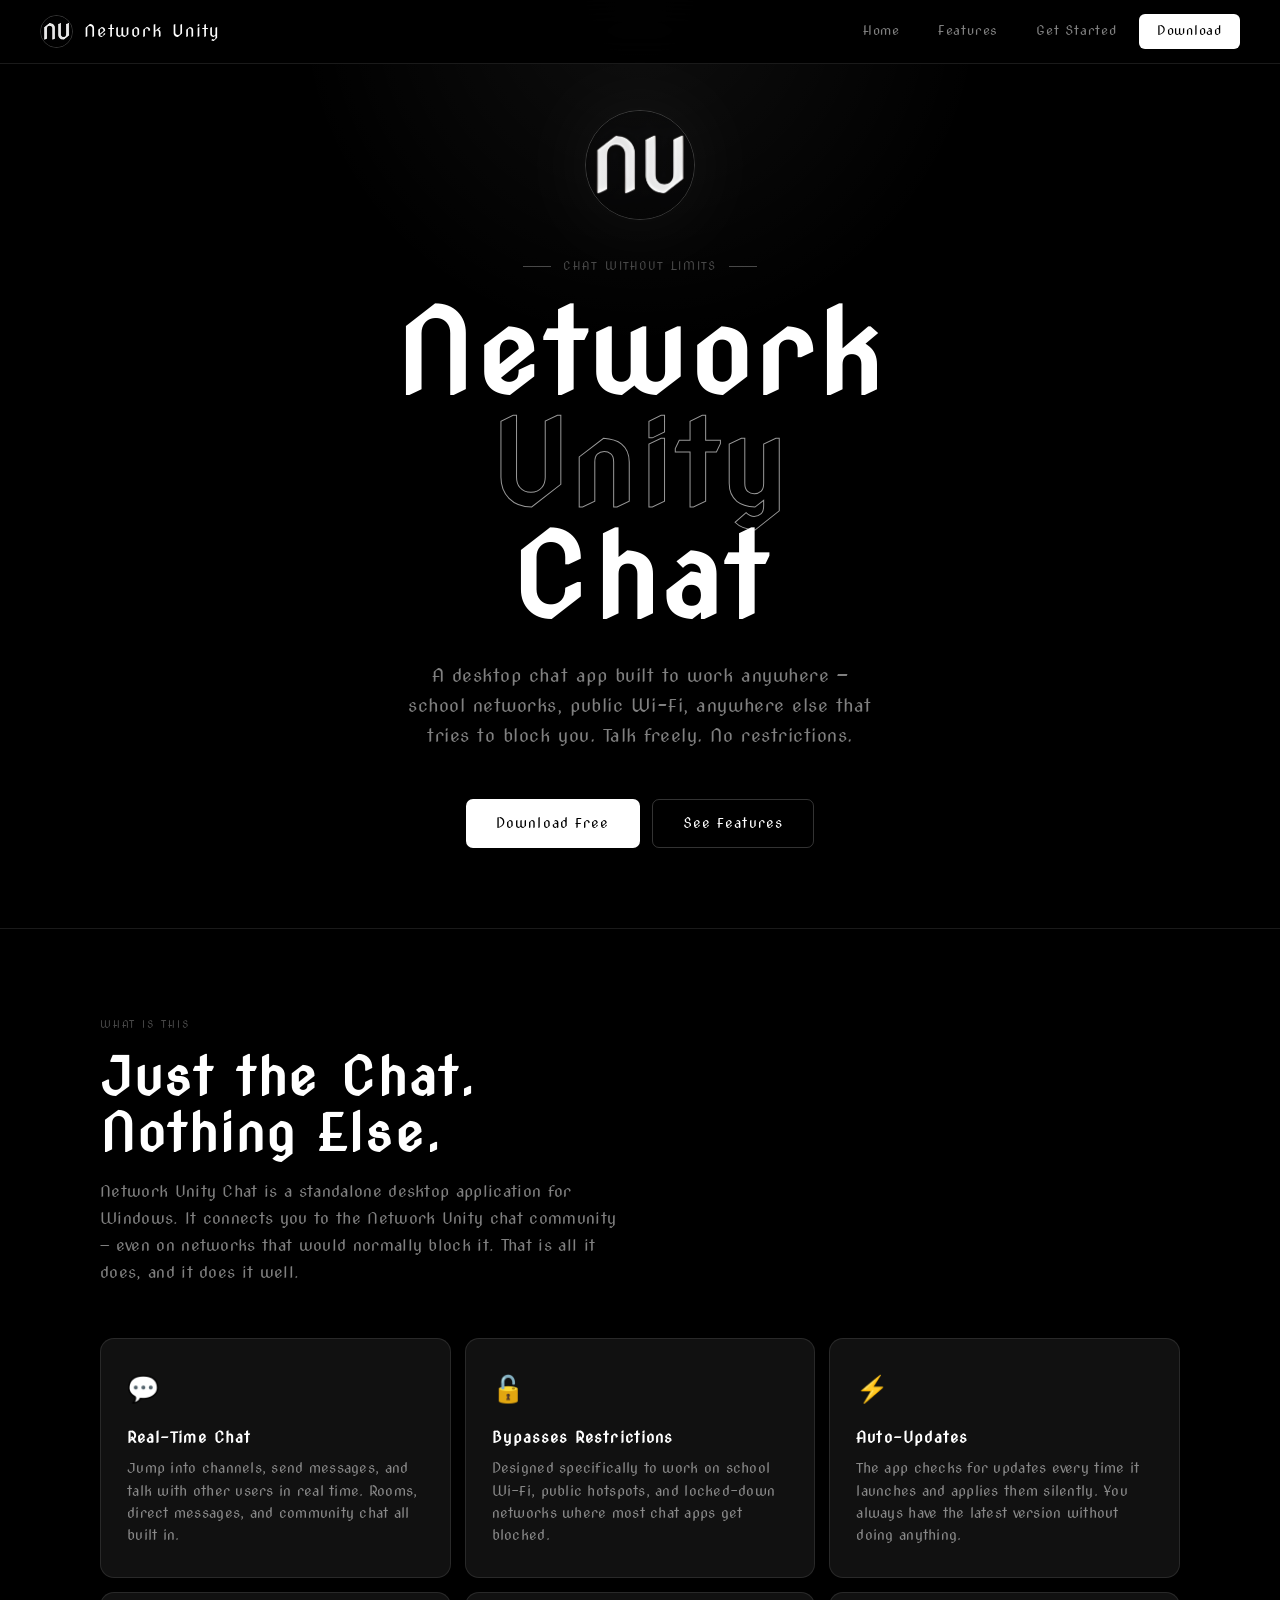
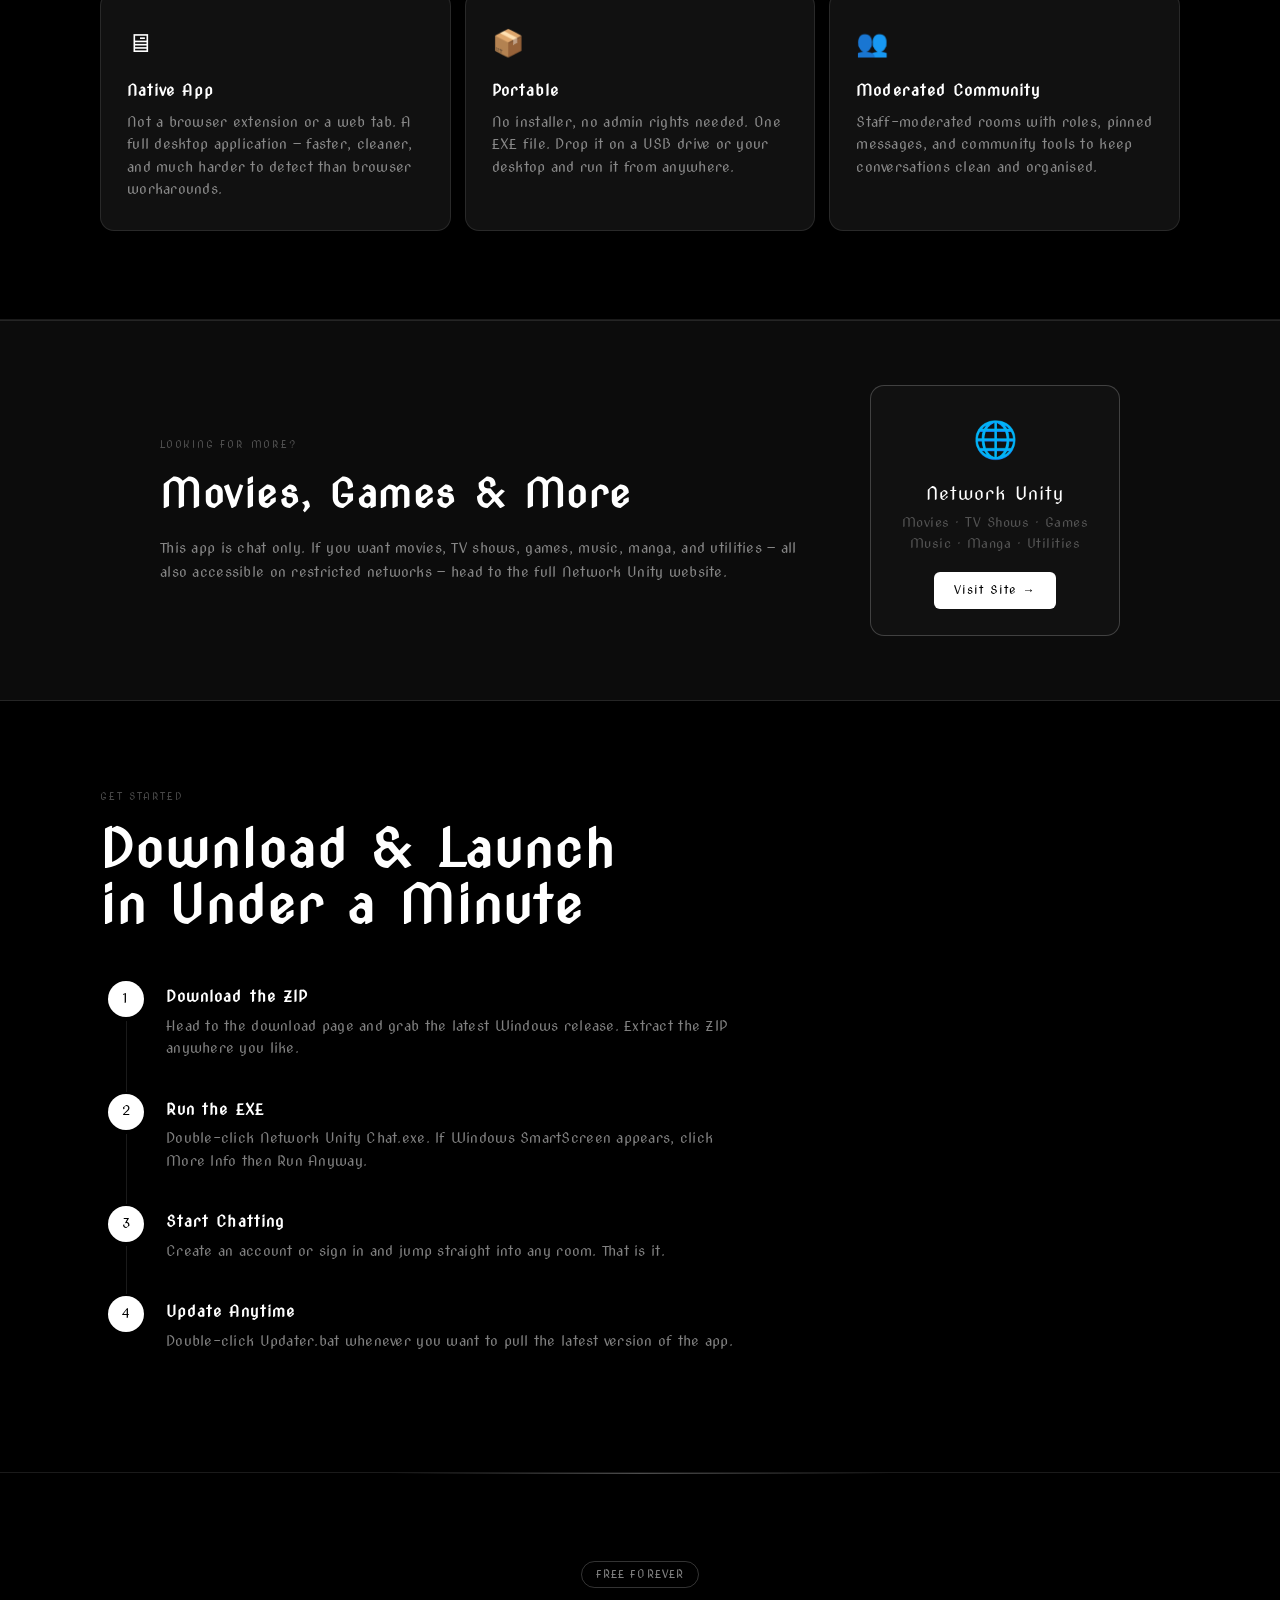
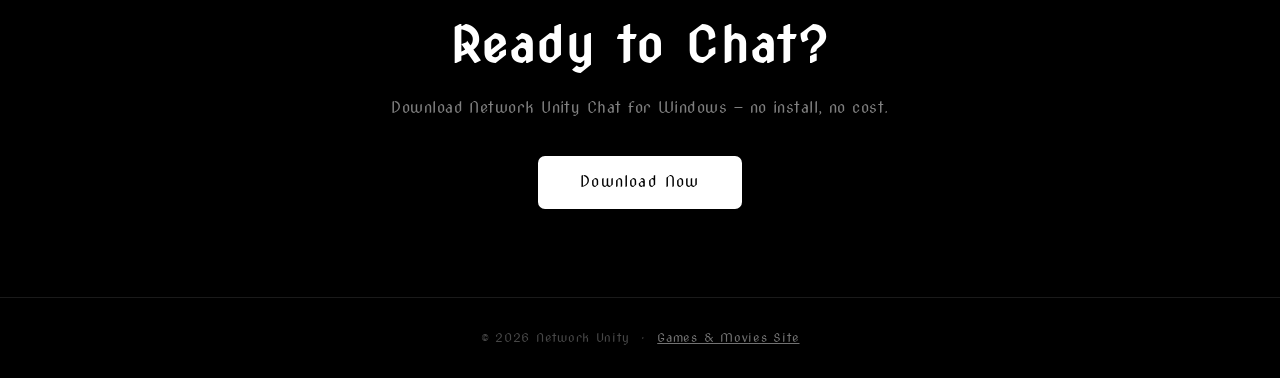
==== index.html @ 3ea1d0ac "Full redesign: Nova Cut everywhere, chat-only content, novasremade referral" ====
<!DOCTYPE html>
<html lang="en">
<head>
  <meta charset="UTF-8">
  <meta name="viewport" content="width=device-width, initial-scale=1.0">
  <title>Network Unity Chat</title>
  <meta name="description" content="Network Unity Chat — a desktop chat app that works anywhere, even on restricted school or work networks.">
  <meta property="og:title" content="Network Unity Chat">
  <meta property="og:image" content="assets/logo.jpg">
  <link rel="icon" type="image/jpeg" href="assets/logo.jpg">
  <link rel="stylesheet" href="assets/style.css">
</head>
<body>

<!-- ── Nav ── -->
<nav>
  <div class="nav-logo">
    <img src="assets/logo.jpg" alt="NU">
    Network Unity
  </div>
  <div class="nav-links">
    <a href="index.html">Home</a>
    <a href="#features">Features</a>
    <a href="#get-started">Get Started</a>
    <a href="download.html" class="nav-cta">Download</a>
  </div>
</nav>

<!-- ── Hero ── -->
<section class="hero">
  <img class="hero-logo" src="assets/logo.jpg" alt="Network Unity Logo">

  <div class="hero-eyebrow">
    <span></span>
    Chat Without Limits
    <span></span>
  </div>

  <h1>
    Network<br>
    <span class="outline">Unity</span><br>
    Chat
  </h1>

  <p class="hero-sub">
    A desktop chat app built to work anywhere — school networks,
    public Wi-Fi, anywhere else that tries to block you.
    Talk freely. No restrictions.
  </p>

  <div class="btn-row">
    <a href="download.html" class="btn btn-white">Download Free</a>
    <a href="#features" class="btn btn-outline">See Features</a>
  </div>
</section>

<hr class="line">

<!-- ── What it is ── -->
<section class="section" id="features">
  <div class="inner">
    <div class="section-tag">What is This</div>
    <h2 class="section-h2">Just the Chat.<br>Nothing Else.</h2>
    <p class="section-lead">
      Network Unity Chat is a standalone desktop application for Windows.
      It connects you to the Network Unity chat community — even on networks
      that would normally block it. That is all it does, and it does it well.
    </p>

    <div class="grid-3" style="margin-top:52px;">

      <div class="feat">
        <span class="feat-icon">&#x1F4AC;</span>
        <h3>Real-Time Chat</h3>
        <p>
          Jump into channels, send messages, and talk with other users in
          real time. Rooms, direct messages, and community chat all built in.
        </p>
      </div>

      <div class="feat">
        <span class="feat-icon">&#x1F513;</span>
        <h3>Bypasses Restrictions</h3>
        <p>
          Designed specifically to work on school Wi-Fi, public hotspots,
          and locked-down networks where most chat apps get blocked.
        </p>
      </div>

      <div class="feat">
        <span class="feat-icon">&#x26A1;</span>
        <h3>Auto-Updates</h3>
        <p>
          The app checks for updates every time it launches and applies them
          silently. You always have the latest version without doing anything.
        </p>
      </div>

      <div class="feat">
        <span class="feat-icon">&#x1F5A5;</span>
        <h3>Native App</h3>
        <p>
          Not a browser extension or a web tab. A full desktop application —
          faster, cleaner, and much harder to detect than browser workarounds.
        </p>
      </div>

      <div class="feat">
        <span class="feat-icon">&#x1F4E6;</span>
        <h3>Portable</h3>
        <p>
          No installer, no admin rights needed. One EXE file. Drop it on a
          USB drive or your desktop and run it from anywhere.
        </p>
      </div>

      <div class="feat">
        <span class="feat-icon">&#x1F465;</span>
        <h3>Moderated Community</h3>
        <p>
          Staff-moderated rooms with roles, pinned messages, and community
          tools to keep conversations clean and organised.
        </p>
      </div>

    </div>
  </div>
</section>

<hr class="line">

<!-- ── Referral band ── -->
<div class="referral">
  <div class="referral-inner">

    <div class="referral-text">
      <div class="section-tag">Looking for More?</div>
      <h2>Movies, Games &amp; More</h2>
      <p>
        This app is chat only. If you want movies, TV shows, games,
        music, manga, and utilities — all also accessible on restricted
        networks — head to the full Network Unity website.
      </p>
    </div>

    <div class="referral-aside">
      <a href="https://sites.google.com/view/novasremade/home" target="_blank" rel="noopener" class="referral-card" style="display:block;text-decoration:none;">
        <span class="big-icon">&#x1F310;</span>
        <div class="card-title">Network Unity</div>
        <div class="card-sub">
          Movies &middot; TV Shows &middot; Games<br>
          Music &middot; Manga &middot; Utilities
        </div>
        <span class="btn-sm">Visit Site &rarr;</span>
      </a>
    </div>

  </div>
</div>

<!-- ── Get started ── -->
<section class="section" id="get-started">
  <div class="inner">
    <div class="section-tag">Get Started</div>
    <h2 class="section-h2">Download &amp; Launch<br>in Under a Minute</h2>

    <div class="steps">

      <div class="step-row">
        <div class="step-left">
          <div class="step-circle">1</div>
          <div class="step-line"></div>
        </div>
        <div class="step-body">
          <h4>Download the ZIP</h4>
          <p>Head to the download page and grab the latest Windows release. Extract the ZIP anywhere you like.</p>
        </div>
      </div>

      <div class="step-row">
        <div class="step-left">
          <div class="step-circle">2</div>
          <div class="step-line"></div>
        </div>
        <div class="step-body">
          <h4>Run the EXE</h4>
          <p>Double-click Network Unity Chat.exe. If Windows SmartScreen appears, click More Info then Run Anyway.</p>
        </div>
      </div>

      <div class="step-row">
        <div class="step-left">
          <div class="step-circle">3</div>
          <div class="step-line"></div>
        </div>
        <div class="step-body">
          <h4>Start Chatting</h4>
          <p>Create an account or sign in and jump straight into any room. That is it.</p>
        </div>
      </div>

      <div class="step-row">
        <div class="step-left">
          <div class="step-circle">4</div>
          <div class="step-line"></div>
        </div>
        <div class="step-body">
          <h4>Update Anytime</h4>
          <p>Double-click Updater.bat whenever you want to pull the latest version of the app.</p>
        </div>
      </div>

    </div>
  </div>
</section>

<!-- ── CTA ── -->
<div class="cta-strip">
  <div class="pill">Free Forever</div>
  <h2>Ready to Chat?</h2>
  <p>Download Network Unity Chat for Windows — no install, no cost.</p>
  <a href="download.html" class="btn btn-white" style="font-size:15px;padding:15px 42px;">
    Download Now
  </a>
</div>

<!-- ── Footer ── -->
<footer>
  &copy; 2026 Network Unity &nbsp;&middot;&nbsp;
  <a href="https://sites.google.com/view/novasremade/home" target="_blank" style="color:rgba(255,255,255,.45);text-decoration:underline;">
    Games &amp; Movies Site
  </a>
</footer>

</body>
</html>
---- assets/style.css ----
/* ── Network Unity – Full Redesign ───────────────────────────────────────── */

@import url('https://fonts.googleapis.com/css2?family=Nova+Cut&display=swap');

*, *::before, *::after { box-sizing: border-box; margin: 0; padding: 0; }

:root {
  --bg:      #000;
  --surface: #0c0c0c;
  --card:    #111;
  --border:  rgba(255,255,255,.1);
  --border2: rgba(255,255,255,.2);
  --white:   #fff;
  --dim:     rgba(255,255,255,.5);
  --dim2:    rgba(255,255,255,.28);
}

html { scroll-behavior: smooth; }

/* Nova Cut on absolutely everything */
*, input, button, textarea, select {
  font-family: 'Nova Cut', cursive;
}

body {
  background: var(--bg);
  color: var(--white);
  font-size: 15px;
  line-height: 1.55;
  overflow-x: hidden;
}

a { color: inherit; text-decoration: none; }

/* ── Nav ─────────────────────────────────────────────────────────────────── */
nav {
  position: fixed; top: 0; left: 0; right: 0; z-index: 100;
  display: flex; align-items: center;
  padding: 0 40px; height: 64px;
  background: rgba(0,0,0,.92);
  backdrop-filter: blur(20px);
  border-bottom: 1px solid var(--border);
}

.nav-logo {
  display: flex; align-items: center; gap: 11px;
  font-size: 17px; letter-spacing: .08em; color: var(--white);
  flex-shrink: 0;
}
.nav-logo img {
  width: 33px; height: 33px;
  border-radius: 50%; object-fit: cover;
  border: 1px solid var(--border2);
}

.nav-links { display: flex; gap: 6px; margin-left: auto; align-items: center; }

.nav-links a {
  padding: 7px 16px; border-radius: 6px;
  font-size: 13px; letter-spacing: .06em;
  color: var(--dim); transition: color .15s, background .15s;
}
.nav-links a:hover { color: var(--white); background: rgba(255,255,255,.07); }

.nav-cta {
  background: var(--white) !important;
  color: #000 !important;
  border-radius: 6px !important;
  font-size: 13px; letter-spacing: .06em;
  padding: 7px 18px !important;
  transition: opacity .15s !important;
}
.nav-cta:hover { opacity: .80 !important; }

/* ── Hero ────────────────────────────────────────────────────────────────── */
.hero {
  min-height: 100vh;
  display: flex; flex-direction: column;
  align-items: center; justify-content: center;
  text-align: center;
  padding: 110px 32px 80px;
  position: relative;
}

/* subtle top-center glow */
.hero::after {
  content: '';
  position: absolute; top: 0; left: 50%;
  transform: translateX(-50%);
  width: 700px; height: 350px;
  background: radial-gradient(ellipse at 50% 0%, rgba(255,255,255,.06) 0%, transparent 70%);
  pointer-events: none;
}

.hero-logo {
  width: 110px; height: 110px;
  border-radius: 50%; object-fit: cover;
  border: 1px solid var(--border2);
  margin-bottom: 38px;
  box-shadow: 0 0 80px rgba(255,255,255,.06), 0 30px 80px rgba(0,0,0,.9);
}

.hero-eyebrow {
  font-size: 11px; letter-spacing: .18em; text-transform: uppercase;
  color: var(--dim2); margin-bottom: 22px;
  display: flex; align-items: center; gap: 12px; justify-content: center;
}
.hero-eyebrow span { display: block; width: 28px; height: 1px; background: var(--dim2); }

.hero h1 {
  font-size: clamp(3.2rem, 9vw, 7rem);
  letter-spacing: .04em; line-height: 1.0;
  margin-bottom: 28px;
  color: var(--white);
}
.hero h1 .outline {
  color: transparent;
  -webkit-text-stroke: 1px rgba(255,255,255,.6);
}

.hero-sub {
  font-size: clamp(.95rem, 2vw, 1.1rem);
  color: var(--dim); max-width: 480px;
  margin: 0 auto 48px; line-height: 1.7; letter-spacing: .03em;
}

.btn-row { display: flex; gap: 12px; justify-content: center; flex-wrap: wrap; }

.btn {
  display: inline-flex; align-items: center; gap: 9px;
  padding: 13px 30px; border-radius: 7px;
  font-size: 14px; letter-spacing: .08em;
  cursor: pointer; border: none; outline: none;
  transition: opacity .15s, transform .1s;
  text-decoration: none;
}
.btn:active { transform: scale(.97); }

.btn-white { background: var(--white); color: #000; }
.btn-white:hover { opacity: .82; }

.btn-outline {
  background: transparent; color: var(--white);
  border: 1px solid var(--border2);
}
.btn-outline:hover { background: rgba(255,255,255,.07); }

/* ── Divider line ────────────────────────────────────────────────────────── */
.line { border: none; border-top: 1px solid var(--border); }

/* ── Pill tag ────────────────────────────────────────────────────────────── */
.pill {
  display: inline-flex; align-items: center; gap: 7px;
  padding: 4px 14px; border-radius: 20px;
  font-size: 11px; letter-spacing: .1em; text-transform: uppercase;
  border: 1px solid var(--border2); color: var(--dim);
  margin-bottom: 20px;
}

/* ── Section wrapper ─────────────────────────────────────────────────────── */
.section { padding: 88px 40px; }
.inner   { max-width: 1080px; margin: 0 auto; }

.section-tag {
  font-size: 10px; letter-spacing: .18em; text-transform: uppercase;
  color: var(--dim2); margin-bottom: 16px;
}
.section-h2 {
  font-size: clamp(2rem, 4.5vw, 3.2rem);
  letter-spacing: .04em; line-height: 1.1;
  color: var(--white); margin-bottom: 16px;
}
.section-lead {
  font-size: 1rem; color: var(--dim);
  max-width: 520px; line-height: 1.7; letter-spacing: .02em;
}

/* ── Feature grid ────────────────────────────────────────────────────────── */
.grid-3 {
  display: grid; gap: 14px; margin-top: 52px;
  grid-template-columns: repeat(3, 1fr);
}
@media (max-width: 860px) { .grid-3 { grid-template-columns: 1fr; } }

.feat {
  background: var(--card); border: 1px solid var(--border);
  border-radius: 14px; padding: 30px 26px;
  transition: border-color .2s, transform .2s;
}
.feat:hover { border-color: var(--border2); transform: translateY(-2px); }

.feat-icon { font-size: 26px; margin-bottom: 16px; display: block; }
.feat h3   { font-size: .95rem; letter-spacing: .07em; margin-bottom: 8px; }
.feat p    { font-size: .85rem; color: var(--dim); line-height: 1.65; letter-spacing: .02em; }

/* ── "Also visit" referral band ──────────────────────────────────────────── */
.referral {
  background: var(--surface); border-top: 1px solid var(--border); border-bottom: 1px solid var(--border);
  padding: 64px 40px;
}
.referral-inner {
  max-width: 960px; margin: 0 auto;
  display: flex; align-items: center; gap: 48px; flex-wrap: wrap;
}
.referral-text { flex: 1; min-width: 260px; }
.referral-text .section-tag { margin-bottom: 12px; }
.referral-text h2 {
  font-size: clamp(1.5rem, 3.5vw, 2.4rem);
  letter-spacing: .04em; margin-bottom: 12px;
}
.referral-text p { font-size: .9rem; color: var(--dim); letter-spacing: .02em; line-height: 1.7; }
.referral-aside { flex-shrink: 0; }

.referral-card {
  background: var(--card); border: 1px solid var(--border2);
  border-radius: 14px; padding: 26px 28px;
  min-width: 250px; text-align: center;
  transition: border-color .2s, transform .2s;
}
.referral-card:hover { border-color: rgba(255,255,255,.4); transform: translateY(-2px); }
.referral-card .big-icon { font-size: 36px; display: block; margin-bottom: 12px; }
.referral-card .card-title {
  font-size: 1.1rem; letter-spacing: .06em; margin-bottom: 6px; color: var(--white);
}
.referral-card .card-sub {
  font-size: .8rem; color: var(--dim2); margin-bottom: 18px;
  letter-spacing: .04em; line-height: 1.6;
}
.btn-sm {
  display: inline-flex; align-items: center; gap: 7px;
  padding: 9px 20px; border-radius: 6px;
  font-size: 12px; letter-spacing: .08em;
  background: var(--white); color: #000;
  transition: opacity .15s;
}
.btn-sm:hover { opacity: .80; }

/* ── Steps ───────────────────────────────────────────────────────────────── */
.steps { display: flex; flex-direction: column; gap: 2px; margin-top: 48px; max-width: 640px; }

.step-row {
  display: flex; gap: 0; align-items: stretch;
  position: relative;
}

.step-left {
  display: flex; flex-direction: column; align-items: center;
  width: 52px; flex-shrink: 0;
}
.step-circle {
  width: 36px; height: 36px; border-radius: 50%;
  background: var(--white); color: #000;
  display: flex; align-items: center; justify-content: center;
  font-size: 13px; letter-spacing: .04em; flex-shrink: 0;
  z-index: 1;
}
.step-line {
  width: 1px; flex: 1; background: var(--border);
  margin-top: 4px; margin-bottom: 0;
}
.step-row:last-child .step-line { display: none; }

.step-body {
  flex: 1; padding: 4px 0 32px 14px;
}
.step-body h4 { font-size: .95rem; letter-spacing: .07em; margin-bottom: 6px; }
.step-body p  { font-size: .85rem; color: var(--dim); letter-spacing: .02em; line-height: 1.65; }

/* ── CTA strip ───────────────────────────────────────────────────────────── */
.cta-strip {
  padding: 88px 40px; text-align: center;
  border-top: 1px solid var(--border);
  position: relative; overflow: hidden;
}
.cta-strip::before {
  content: ''; position: absolute;
  top: 0; left: 50%; transform: translateX(-50%);
  width: 500px; height: 1px;
  background: linear-gradient(90deg, transparent, rgba(255,255,255,.3), transparent);
}
.cta-strip h2 {
  font-size: clamp(1.8rem, 4.5vw, 3rem);
  letter-spacing: .04em; margin-bottom: 14px;
}
.cta-strip p { color: var(--dim); font-size: .95rem; margin-bottom: 36px; letter-spacing: .03em; }

/* ── Download page ───────────────────────────────────────────────────────── */
.dl-hero { padding: 148px 40px 60px; text-align: center; }
.dl-hero h1 {
  font-size: clamp(2.5rem, 7vw, 5rem);
  letter-spacing: .04em; line-height: 1.06; margin-bottom: 14px;
}
.dl-hero p { color: var(--dim); font-size: 1rem; max-width: 420px; margin: 0 auto; letter-spacing: .03em; }

.dl-grid {
  max-width: 860px; margin: 0 auto; padding: 0 40px 80px;
  display: grid; gap: 16px;
  grid-template-columns: repeat(auto-fit, minmax(340px, 1fr));
}

.dl-card {
  background: var(--card); border: 1px solid var(--border);
  border-radius: 16px; padding: 34px 30px;
  display: flex; flex-direction: column; gap: 18px;
}
.dl-card.hi { border-color: rgba(255,255,255,.25); background: #141414; }

.dl-head { display: flex; align-items: center; gap: 14px; }
.dl-icon {
  width: 50px; height: 50px; border-radius: 12px;
  background: rgba(255,255,255,.06); border: 1px solid var(--border);
  display: flex; align-items: center; justify-content: center;
  font-size: 24px;
}
.dl-name  { font-size: 1.1rem; letter-spacing: .07em; }
.dl-label { font-size: .75rem; color: var(--dim2); margin-top: 2px; letter-spacing: .05em; }

.dl-feats { display: flex; flex-direction: column; gap: 8px; }
.dl-feat  {
  display: flex; align-items: flex-start; gap: 10px;
  font-size: .85rem; color: var(--dim); letter-spacing: .02em;
}
.dl-feat::before { content: '—'; color: var(--white); flex-shrink: 0; }

.dl-meta { font-size: .75rem; color: var(--dim2); letter-spacing: .03em; }
.dl-meta b { color: rgba(255,255,255,.65); }

.btn-dl { width: 100%; justify-content: center; padding: 14px 20px; font-size: 14px; letter-spacing: .08em; }

/* ── Install ─────────────────────────────────────────────────────────────── */
.install-wrap { max-width: 600px; margin: 0 auto; padding: 0 40px 96px; }
.install-wrap h2 {
  font-size: clamp(1.5rem, 3vw, 2.2rem);
  letter-spacing: .05em; margin-bottom: 36px;
}

/* ── Footer ──────────────────────────────────────────────────────────────── */
footer {
  padding: 30px 40px; text-align: center;
  border-top: 1px solid var(--border);
  font-size: .78rem; color: var(--dim2);
  letter-spacing: .06em;
}

/* ── Responsive ──────────────────────────────────────────────────────────── */
@media (max-width: 640px) {
  nav { padding: 0 20px; }
  .nav-links a:not(.nav-cta) { display: none; }
  .section, .referral, .cta-strip { padding-left: 20px; padding-right: 20px; }
  .dl-grid, .install-wrap { padding-left: 20px; padding-right: 20px; }
  .referral-inner { flex-direction: column; gap: 32px; }
  .dl-grid { grid-template-columns: 1fr; }
}
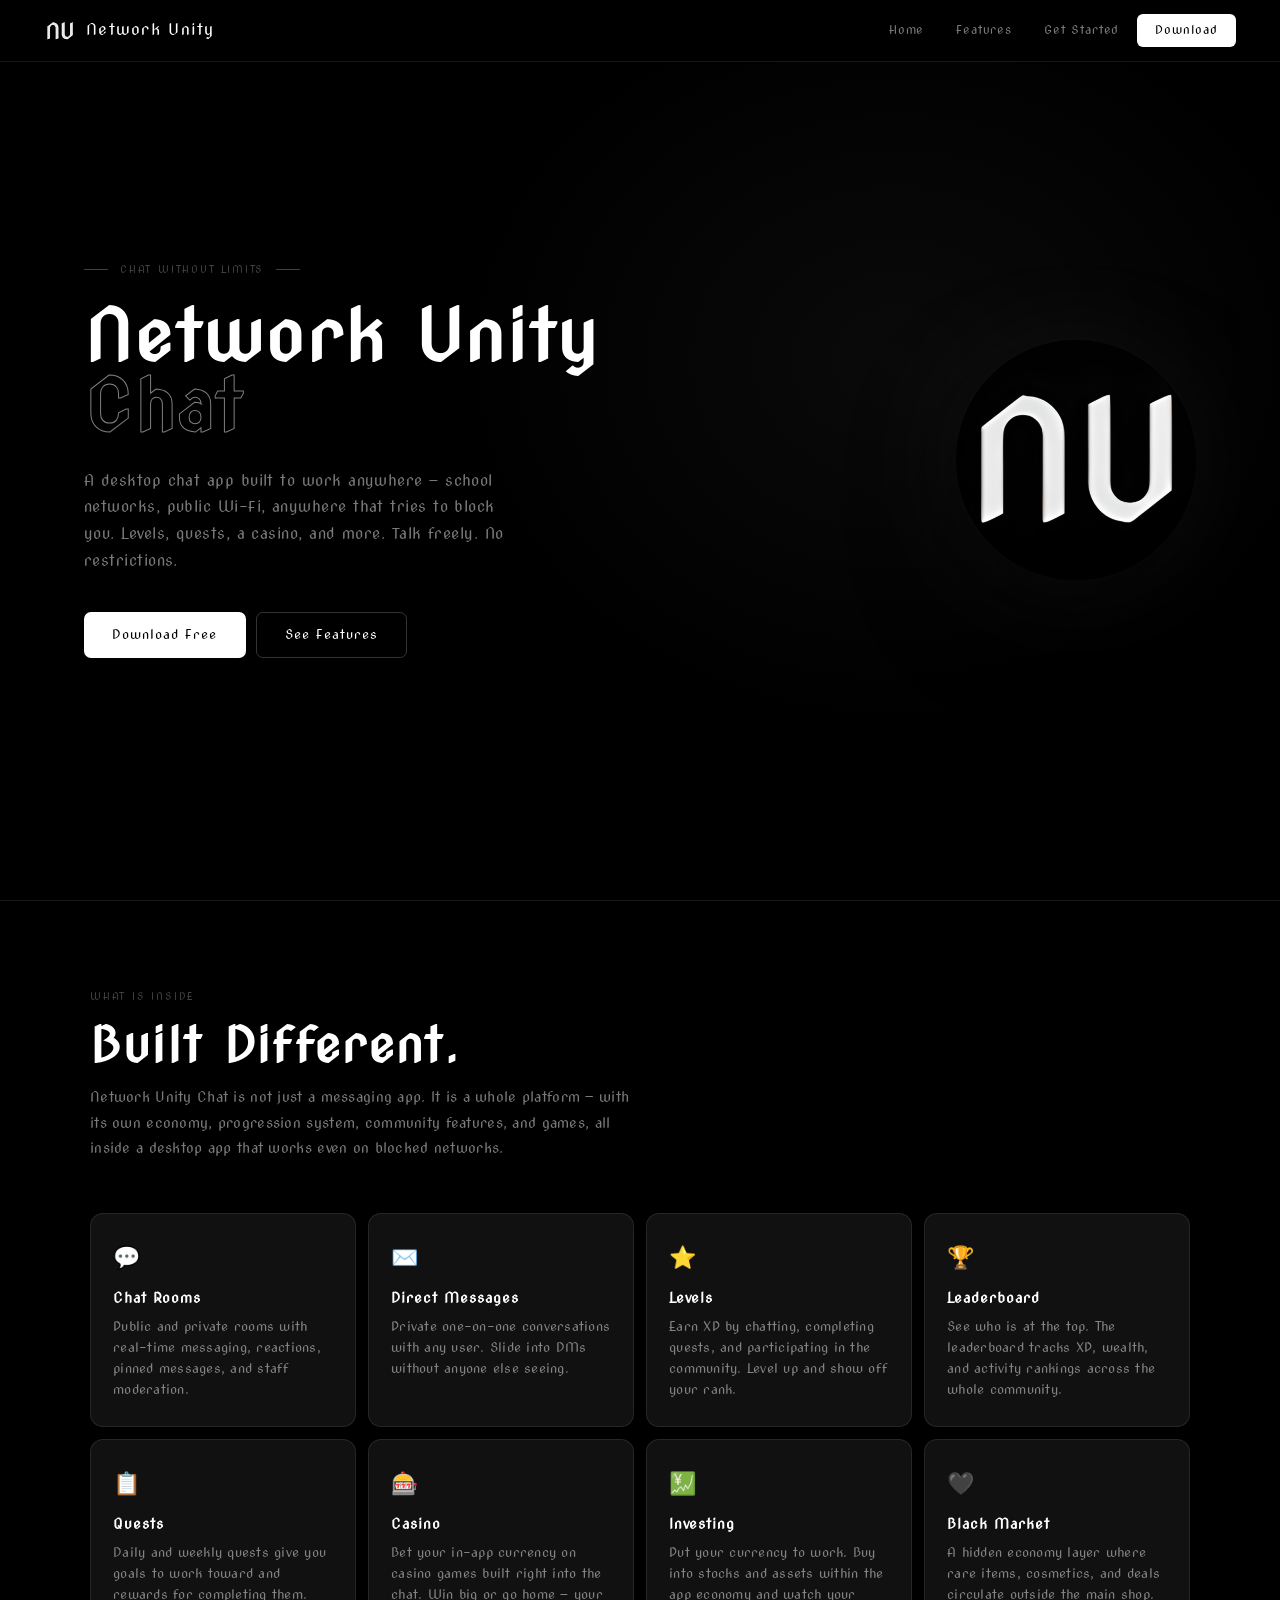
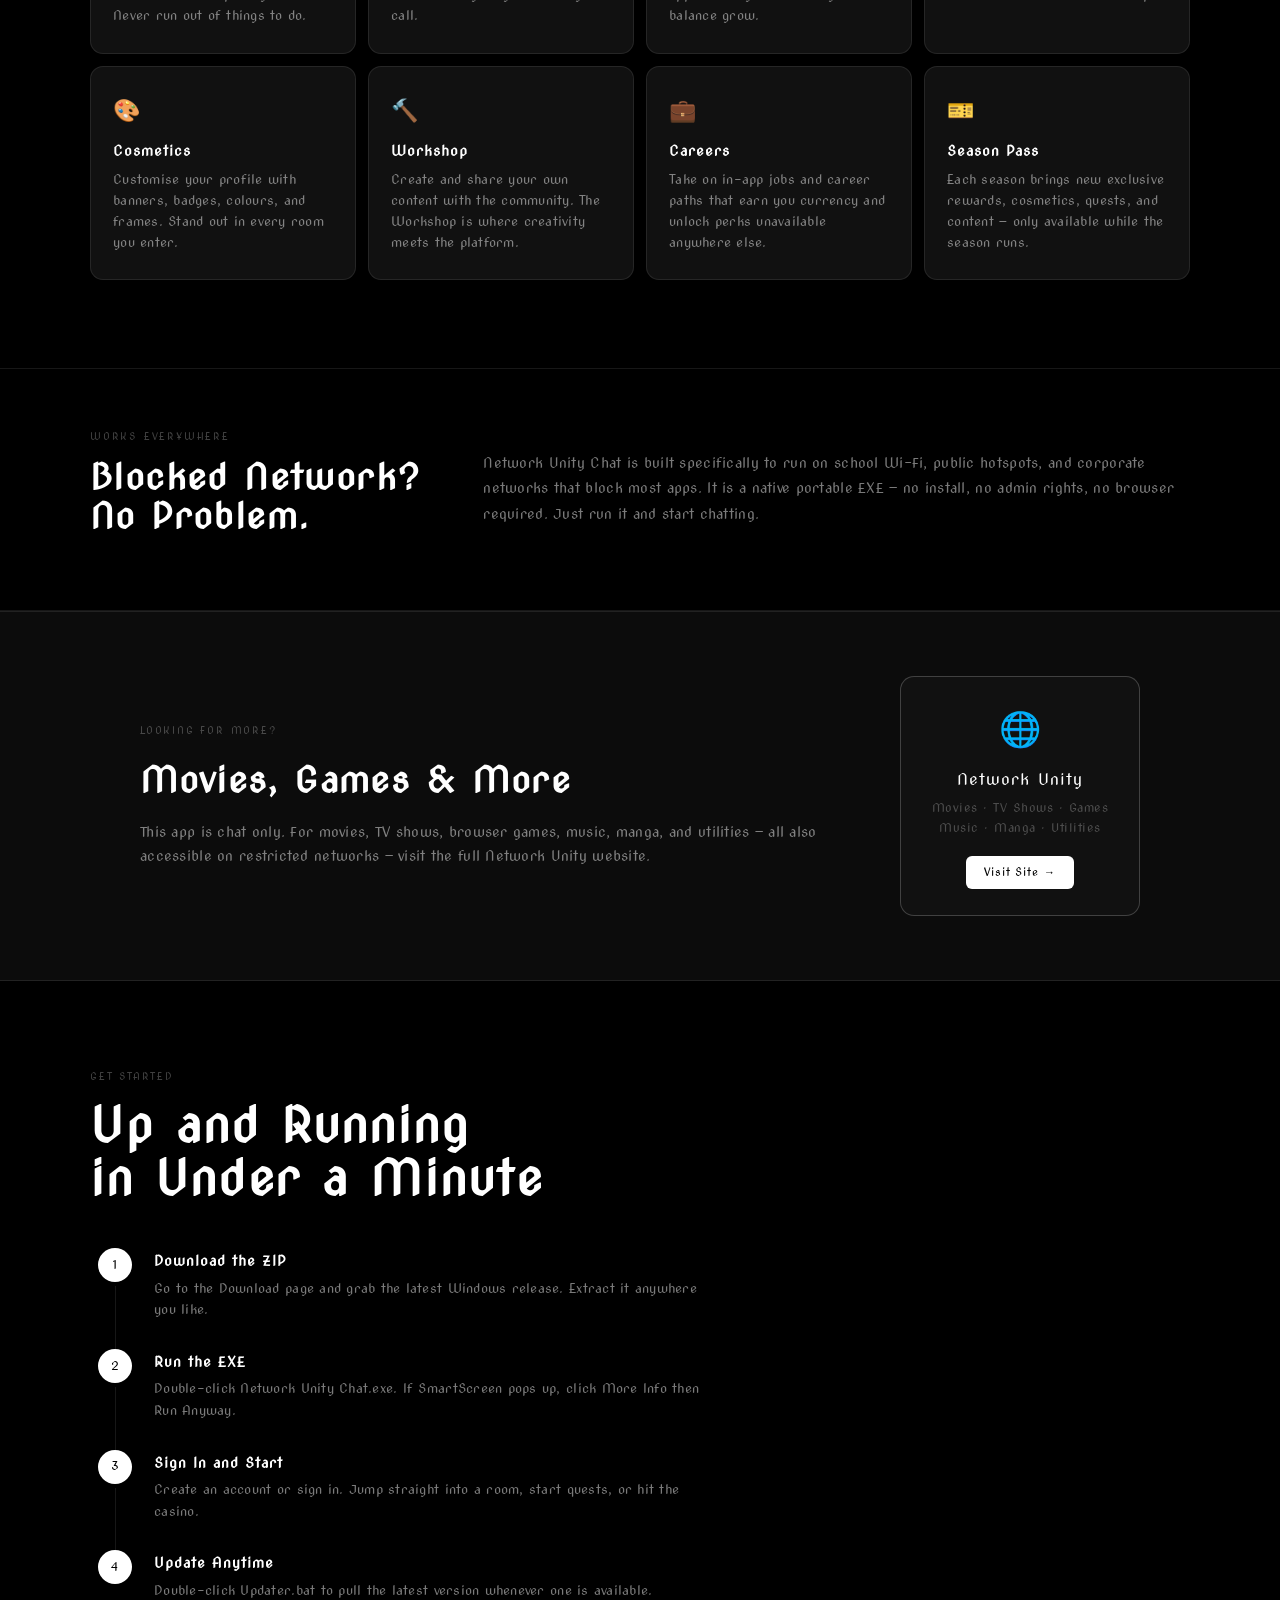
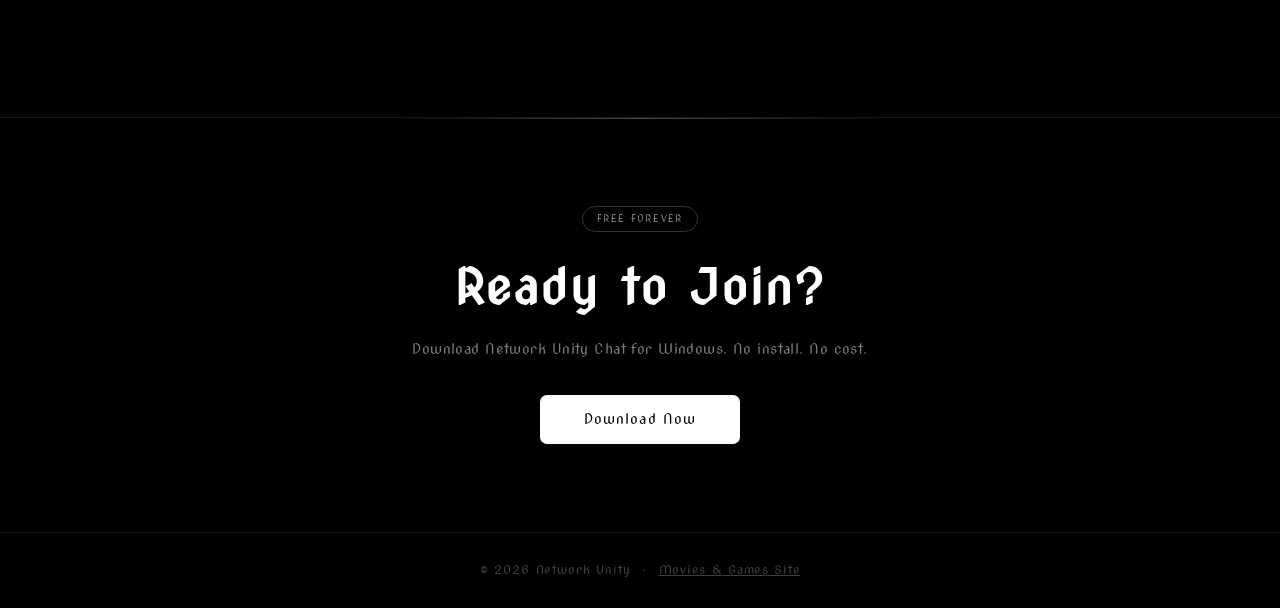
==== commit 51d046d5: "Split hero, 12 feature cards, logo border removed, all features listed" ====
--- a/index.html
+++ b/index.html
@@ -4,7 +4,7 @@
   <meta charset="UTF-8">
   <meta name="viewport" content="width=device-width, initial-scale=1.0">
   <title>Network Unity Chat</title>
-  <meta name="description" content="Network Unity Chat — a desktop chat app that works anywhere, even on restricted school or work networks.">
+  <meta name="description" content="Network Unity Chat — a desktop chat app packed with levels, quests, a casino, investing, and more.">
   <meta property="og:title" content="Network Unity Chat">
   <meta property="og:image" content="assets/logo.jpg">
   <link rel="icon" type="image/jpeg" href="assets/logo.jpg">
@@ -26,101 +26,124 @@
   </div>
 </nav>
 
-<!-- ── Hero ── -->
+<!-- ── Hero — split layout ── -->
 <section class="hero">
-  <img class="hero-logo" src="assets/logo.jpg" alt="Network Unity Logo">
-
-  <div class="hero-eyebrow">
-    <span></span>
-    Chat Without Limits
-    <span></span>
-  </div>
-
-  <h1>
-    Network<br>
-    <span class="outline">Unity</span><br>
-    Chat
-  </h1>
-
-  <p class="hero-sub">
-    A desktop chat app built to work anywhere — school networks,
-    public Wi-Fi, anywhere else that tries to block you.
-    Talk freely. No restrictions.
-  </p>
-
-  <div class="btn-row">
-    <a href="download.html" class="btn btn-white">Download Free</a>
-    <a href="#features" class="btn btn-outline">See Features</a>
-  </div>
+
+  <div class="hero-left">
+    <div class="hero-eyebrow">
+      <span></span>
+      Chat Without Limits
+      <span></span>
+    </div>
+
+    <h1>
+      Network Unity
+      <span class="outline">Chat</span>
+    </h1>
+
+    <p class="hero-sub">
+      A desktop chat app built to work anywhere — school networks, public
+      Wi-Fi, anywhere that tries to block you. Levels, quests, a casino,
+      and more. Talk freely. No restrictions.
+    </p>
+
+    <div class="btn-row">
+      <a href="download.html" class="btn btn-white">Download Free</a>
+      <a href="#features" class="btn btn-outline">See Features</a>
+    </div>
+  </div>
+
+  <div class="hero-right">
+    <img class="hero-logo" src="assets/logo.jpg" alt="Network Unity Logo">
+  </div>
+
 </section>
 
 <hr class="line">
 
-<!-- ── What it is ── -->
+<!-- ── Features ── -->
 <section class="section" id="features">
   <div class="inner">
-    <div class="section-tag">What is This</div>
-    <h2 class="section-h2">Just the Chat.<br>Nothing Else.</h2>
+    <div class="section-tag">What Is Inside</div>
+    <h2 class="section-h2">Built Different.</h2>
     <p class="section-lead">
-      Network Unity Chat is a standalone desktop application for Windows.
-      It connects you to the Network Unity chat community — even on networks
-      that would normally block it. That is all it does, and it does it well.
+      Network Unity Chat is not just a messaging app. It is a whole platform —
+      with its own economy, progression system, community features, and games,
+      all inside a desktop app that works even on blocked networks.
     </p>
 
-    <div class="grid-3" style="margin-top:52px;">
+    <div class="feat-grid">
 
       <div class="feat">
         <span class="feat-icon">&#x1F4AC;</span>
-        <h3>Real-Time Chat</h3>
-        <p>
-          Jump into channels, send messages, and talk with other users in
-          real time. Rooms, direct messages, and community chat all built in.
-        </p>
-      </div>
-
-      <div class="feat">
-        <span class="feat-icon">&#x1F513;</span>
-        <h3>Bypasses Restrictions</h3>
-        <p>
-          Designed specifically to work on school Wi-Fi, public hotspots,
-          and locked-down networks where most chat apps get blocked.
-        </p>
-      </div>
-
-      <div class="feat">
-        <span class="feat-icon">&#x26A1;</span>
-        <h3>Auto-Updates</h3>
-        <p>
-          The app checks for updates every time it launches and applies them
-          silently. You always have the latest version without doing anything.
-        </p>
-      </div>
-
-      <div class="feat">
-        <span class="feat-icon">&#x1F5A5;</span>
-        <h3>Native App</h3>
-        <p>
-          Not a browser extension or a web tab. A full desktop application —
-          faster, cleaner, and much harder to detect than browser workarounds.
-        </p>
-      </div>
-
-      <div class="feat">
-        <span class="feat-icon">&#x1F4E6;</span>
-        <h3>Portable</h3>
-        <p>
-          No installer, no admin rights needed. One EXE file. Drop it on a
-          USB drive or your desktop and run it from anywhere.
-        </p>
-      </div>
-
-      <div class="feat">
-        <span class="feat-icon">&#x1F465;</span>
-        <h3>Moderated Community</h3>
-        <p>
-          Staff-moderated rooms with roles, pinned messages, and community
-          tools to keep conversations clean and organised.
-        </p>
+        <h3>Chat Rooms</h3>
+        <p>Public and private rooms with real-time messaging, reactions, pinned messages, and staff moderation.</p>
+      </div>
+
+      <div class="feat">
+        <span class="feat-icon">&#x2709;&#xFE0F;</span>
+        <h3>Direct Messages</h3>
+        <p>Private one-on-one conversations with any user. Slide into DMs without anyone else seeing.</p>
+      </div>
+
+      <div class="feat">
+        <span class="feat-icon">&#x2B50;</span>
+        <h3>Levels</h3>
+        <p>Earn XP by chatting, completing quests, and participating in the community. Level up and show off your rank.</p>
+      </div>
+
+      <div class="feat">
+        <span class="feat-icon">&#x1F3C6;</span>
+        <h3>Leaderboard</h3>
+        <p>See who is at the top. The leaderboard tracks XP, wealth, and activity rankings across the whole community.</p>
+      </div>
+
+      <div class="feat">
+        <span class="feat-icon">&#x1F4CB;</span>
+        <h3>Quests</h3>
+        <p>Daily and weekly quests give you goals to work toward and rewards for completing them. Never run out of things to do.</p>
+      </div>
+
+      <div class="feat">
+        <span class="feat-icon">&#x1F3B0;</span>
+        <h3>Casino</h3>
+        <p>Bet your in-app currency on casino games built right into the chat. Win big or go home — your call.</p>
+      </div>
+
+      <div class="feat">
+        <span class="feat-icon">&#x1F4B9;</span>
+        <h3>Investing</h3>
+        <p>Put your currency to work. Buy into stocks and assets within the app economy and watch your balance grow.</p>
+      </div>
+
+      <div class="feat">
+        <span class="feat-icon">&#x1F5A4;</span>
+        <h3>Black Market</h3>
+        <p>A hidden economy layer where rare items, cosmetics, and deals circulate outside the main shop.</p>
+      </div>
+
+      <div class="feat">
+        <span class="feat-icon">&#x1F3A8;</span>
+        <h3>Cosmetics</h3>
+        <p>Customise your profile with banners, badges, colours, and frames. Stand out in every room you enter.</p>
+      </div>
+
+      <div class="feat">
+        <span class="feat-icon">&#x1F528;</span>
+        <h3>Workshop</h3>
+        <p>Create and share your own content with the community. The Workshop is where creativity meets the platform.</p>
+      </div>
+
+      <div class="feat">
+        <span class="feat-icon">&#x1F4BC;</span>
+        <h3>Careers</h3>
+        <p>Take on in-app jobs and career paths that earn you currency and unlock perks unavailable anywhere else.</p>
+      </div>
+
+      <div class="feat">
+        <span class="feat-icon">&#x1F3AB;</span>
+        <h3>Season Pass</h3>
+        <p>Each season brings new exclusive rewards, cosmetics, quests, and content — only available while the season runs.</p>
       </div>
 
     </div>
@@ -129,7 +152,24 @@
 
 <hr class="line">
 
-<!-- ── Referral band ── -->
+<!-- ── Bypass callout ── -->
+<section class="section" style="padding-top:60px;padding-bottom:60px;">
+  <div class="inner" style="display:flex;align-items:center;gap:40px;flex-wrap:wrap;">
+    <div style="flex:1;min-width:240px;">
+      <div class="section-tag">Works Everywhere</div>
+      <h2 class="section-h2" style="font-size:clamp(1.5rem,3vw,2.2rem);">Blocked Network?<br>No Problem.</h2>
+    </div>
+    <p style="flex:2;min-width:260px;font-size:.9rem;color:var(--dim);line-height:1.8;letter-spacing:.02em;">
+      Network Unity Chat is built specifically to run on school Wi-Fi, public hotspots,
+      and corporate networks that block most apps. It is a native portable EXE — no install,
+      no admin rights, no browser required. Just run it and start chatting.
+    </p>
+  </div>
+</section>
+
+<hr class="line">
+
+<!-- ── Referral ── -->
 <div class="referral">
   <div class="referral-inner">
 
@@ -137,20 +177,17 @@
       <div class="section-tag">Looking for More?</div>
       <h2>Movies, Games &amp; More</h2>
       <p>
-        This app is chat only. If you want movies, TV shows, games,
+        This app is chat only. For movies, TV shows, browser games,
         music, manga, and utilities — all also accessible on restricted
-        networks — head to the full Network Unity website.
+        networks — visit the full Network Unity website.
       </p>
     </div>
 
-    <div class="referral-aside">
-      <a href="https://sites.google.com/view/novasremade/home" target="_blank" rel="noopener" class="referral-card" style="display:block;text-decoration:none;">
+    <div>
+      <a href="https://sites.google.com/view/novasremade/home" target="_blank" rel="noopener" class="referral-card">
         <span class="big-icon">&#x1F310;</span>
         <div class="card-title">Network Unity</div>
-        <div class="card-sub">
-          Movies &middot; TV Shows &middot; Games<br>
-          Music &middot; Manga &middot; Utilities
-        </div>
+        <div class="card-sub">Movies &middot; TV Shows &middot; Games<br>Music &middot; Manga &middot; Utilities</div>
         <span class="btn-sm">Visit Site &rarr;</span>
       </a>
     </div>
@@ -162,54 +199,37 @@
 <section class="section" id="get-started">
   <div class="inner">
     <div class="section-tag">Get Started</div>
-    <h2 class="section-h2">Download &amp; Launch<br>in Under a Minute</h2>
+    <h2 class="section-h2">Up and Running<br>in Under a Minute</h2>
 
     <div class="steps">
-
-      <div class="step-row">
-        <div class="step-left">
-          <div class="step-circle">1</div>
-          <div class="step-line"></div>
-        </div>
+      <div class="step-row">
+        <div class="step-left"><div class="step-circle">1</div><div class="step-line"></div></div>
         <div class="step-body">
           <h4>Download the ZIP</h4>
-          <p>Head to the download page and grab the latest Windows release. Extract the ZIP anywhere you like.</p>
-        </div>
-      </div>
-
-      <div class="step-row">
-        <div class="step-left">
-          <div class="step-circle">2</div>
-          <div class="step-line"></div>
-        </div>
+          <p>Go to the Download page and grab the latest Windows release. Extract it anywhere you like.</p>
+        </div>
+      </div>
+      <div class="step-row">
+        <div class="step-left"><div class="step-circle">2</div><div class="step-line"></div></div>
         <div class="step-body">
           <h4>Run the EXE</h4>
-          <p>Double-click Network Unity Chat.exe. If Windows SmartScreen appears, click More Info then Run Anyway.</p>
-        </div>
-      </div>
-
-      <div class="step-row">
-        <div class="step-left">
-          <div class="step-circle">3</div>
-          <div class="step-line"></div>
-        </div>
-        <div class="step-body">
-          <h4>Start Chatting</h4>
-          <p>Create an account or sign in and jump straight into any room. That is it.</p>
-        </div>
-      </div>
-
-      <div class="step-row">
-        <div class="step-left">
-          <div class="step-circle">4</div>
-          <div class="step-line"></div>
-        </div>
+          <p>Double-click Network Unity Chat.exe. If SmartScreen pops up, click More Info then Run Anyway.</p>
+        </div>
+      </div>
+      <div class="step-row">
+        <div class="step-left"><div class="step-circle">3</div><div class="step-line"></div></div>
+        <div class="step-body">
+          <h4>Sign In and Start</h4>
+          <p>Create an account or sign in. Jump straight into a room, start quests, or hit the casino.</p>
+        </div>
+      </div>
+      <div class="step-row">
+        <div class="step-left"><div class="step-circle">4</div><div class="step-line"></div></div>
         <div class="step-body">
           <h4>Update Anytime</h4>
-          <p>Double-click Updater.bat whenever you want to pull the latest version of the app.</p>
-        </div>
-      </div>
-
+          <p>Double-click Updater.bat to pull the latest version whenever one is available.</p>
+        </div>
+      </div>
     </div>
   </div>
 </section>
@@ -217,18 +237,16 @@
 <!-- ── CTA ── -->
 <div class="cta-strip">
   <div class="pill">Free Forever</div>
-  <h2>Ready to Chat?</h2>
-  <p>Download Network Unity Chat for Windows — no install, no cost.</p>
-  <a href="download.html" class="btn btn-white" style="font-size:15px;padding:15px 42px;">
-    Download Now
-  </a>
+  <h2>Ready to Join?</h2>
+  <p>Download Network Unity Chat for Windows. No install. No cost.</p>
+  <a href="download.html" class="btn btn-white" style="font-size:14px;padding:14px 44px;">Download Now</a>
 </div>
 
 <!-- ── Footer ── -->
 <footer>
   &copy; 2026 Network Unity &nbsp;&middot;&nbsp;
-  <a href="https://sites.google.com/view/novasremade/home" target="_blank" style="color:rgba(255,255,255,.45);text-decoration:underline;">
-    Games &amp; Movies Site
+  <a href="https://sites.google.com/view/novasremade/home" target="_blank" style="color:var(--dim2);text-decoration:underline;letter-spacing:.06em;">
+    Movies &amp; Games Site
   </a>
 </footer>
 
--- a/assets/style.css
+++ b/assets/style.css
@@ -1,4 +1,4 @@
-/* ── Network Unity – Full Redesign ───────────────────────────────────────── */
+/* ── Network Unity – Global Styles ───────────────────────────────────────── */
 
 @import url('https://fonts.googleapis.com/css2?family=Nova+Cut&display=swap');
 
@@ -8,16 +8,16 @@
   --bg:      #000;
   --surface: #0c0c0c;
   --card:    #111;
-  --border:  rgba(255,255,255,.1);
-  --border2: rgba(255,255,255,.2);
+  --border:  rgba(255,255,255,.09);
+  --border2: rgba(255,255,255,.20);
   --white:   #fff;
-  --dim:     rgba(255,255,255,.5);
-  --dim2:    rgba(255,255,255,.28);
+  --dim:     rgba(255,255,255,.48);
+  --dim2:    rgba(255,255,255,.25);
 }
 
 html { scroll-behavior: smooth; }
 
-/* Nova Cut on absolutely everything */
+/* Nova Cut on literally everything */
 *, input, button, textarea, select {
   font-family: 'Nova Cut', cursive;
 }
@@ -36,245 +36,242 @@
 nav {
   position: fixed; top: 0; left: 0; right: 0; z-index: 100;
   display: flex; align-items: center;
-  padding: 0 40px; height: 64px;
-  background: rgba(0,0,0,.92);
+  padding: 0 44px; height: 62px;
+  background: rgba(0,0,0,.90);
   backdrop-filter: blur(20px);
   border-bottom: 1px solid var(--border);
 }
 
 .nav-logo {
-  display: flex; align-items: center; gap: 11px;
-  font-size: 17px; letter-spacing: .08em; color: var(--white);
-  flex-shrink: 0;
+  display: flex; align-items: center; gap: 10px;
+  font-size: 16px; letter-spacing: .08em;
 }
 .nav-logo img {
-  width: 33px; height: 33px;
+  width: 32px; height: 32px;
   border-radius: 50%; object-fit: cover;
-  border: 1px solid var(--border2);
-}
-
-.nav-links { display: flex; gap: 6px; margin-left: auto; align-items: center; }
-
+  /* no border */
+}
+
+.nav-links { display: flex; gap: 4px; margin-left: auto; align-items: center; }
 .nav-links a {
-  padding: 7px 16px; border-radius: 6px;
-  font-size: 13px; letter-spacing: .06em;
+  padding: 6px 14px; border-radius: 6px;
+  font-size: 12px; letter-spacing: .07em;
   color: var(--dim); transition: color .15s, background .15s;
 }
-.nav-links a:hover { color: var(--white); background: rgba(255,255,255,.07); }
+.nav-links a:hover { color: var(--white); background: rgba(255,255,255,.06); }
 
 .nav-cta {
-  background: var(--white) !important;
-  color: #000 !important;
-  border-radius: 6px !important;
-  font-size: 13px; letter-spacing: .06em;
-  padding: 7px 18px !important;
-  transition: opacity .15s !important;
+  background: var(--white) !important; color: #000 !important;
+  border-radius: 6px !important; font-size: 12px; letter-spacing: .07em;
+  padding: 7px 18px !important; transition: opacity .15s !important;
 }
 .nav-cta:hover { opacity: .80 !important; }
 
-/* ── Hero ────────────────────────────────────────────────────────────────── */
+/* ── Hero — split layout ─────────────────────────────────────────────────── */
 .hero {
   min-height: 100vh;
-  display: flex; flex-direction: column;
-  align-items: center; justify-content: center;
-  text-align: center;
-  padding: 110px 32px 80px;
-  position: relative;
-}
-
-/* subtle top-center glow */
-.hero::after {
+  display: flex; align-items: center;
+  padding: 80px 44px 60px;
+  position: relative; overflow: hidden;
+  gap: 60px;
+  max-width: 1200px; margin: 0 auto;
+}
+
+/* subtle bg glow */
+.hero::before {
   content: '';
-  position: absolute; top: 0; left: 50%;
-  transform: translateX(-50%);
-  width: 700px; height: 350px;
-  background: radial-gradient(ellipse at 50% 0%, rgba(255,255,255,.06) 0%, transparent 70%);
-  pointer-events: none;
+  position: fixed; top: 0; left: 0; right: 0; bottom: 0;
+  background: radial-gradient(ellipse 50% 60% at 70% 40%, rgba(255,255,255,.04) 0%, transparent 70%);
+  pointer-events: none; z-index: 0;
+}
+
+.hero-left {
+  flex: 1; min-width: 0; position: relative; z-index: 1;
+}
+
+.hero-eyebrow {
+  display: flex; align-items: center; gap: 12px;
+  font-size: 10px; letter-spacing: .18em; text-transform: uppercase;
+  color: var(--dim2); margin-bottom: 24px;
+}
+.hero-eyebrow span { display: block; width: 24px; height: 1px; background: var(--dim2); }
+
+.hero h1 {
+  font-size: clamp(2.8rem, 5.5vw, 5.2rem);
+  letter-spacing: .03em; line-height: 1.0;
+  margin-bottom: 26px;
+}
+.hero h1 .outline {
+  display: block;
+  color: transparent;
+  -webkit-text-stroke: 1px rgba(255,255,255,.5);
+}
+
+.hero-sub {
+  font-size: .95rem; color: var(--dim);
+  max-width: 420px; line-height: 1.75;
+  letter-spacing: .03em; margin-bottom: 38px;
+}
+
+.btn-row { display: flex; gap: 10px; flex-wrap: wrap; }
+
+.hero-right {
+  flex-shrink: 0; position: relative; z-index: 1;
+  display: flex; align-items: center; justify-content: center;
 }
 
 .hero-logo {
-  width: 110px; height: 110px;
+  width: 240px; height: 240px;
   border-radius: 50%; object-fit: cover;
-  border: 1px solid var(--border2);
-  margin-bottom: 38px;
-  box-shadow: 0 0 80px rgba(255,255,255,.06), 0 30px 80px rgba(0,0,0,.9);
-}
-
-.hero-eyebrow {
-  font-size: 11px; letter-spacing: .18em; text-transform: uppercase;
-  color: var(--dim2); margin-bottom: 22px;
-  display: flex; align-items: center; gap: 12px; justify-content: center;
-}
-.hero-eyebrow span { display: block; width: 28px; height: 1px; background: var(--dim2); }
-
-.hero h1 {
-  font-size: clamp(3.2rem, 9vw, 7rem);
-  letter-spacing: .04em; line-height: 1.0;
-  margin-bottom: 28px;
-  color: var(--white);
-}
-.hero h1 .outline {
-  color: transparent;
-  -webkit-text-stroke: 1px rgba(255,255,255,.6);
-}
-
-.hero-sub {
-  font-size: clamp(.95rem, 2vw, 1.1rem);
-  color: var(--dim); max-width: 480px;
-  margin: 0 auto 48px; line-height: 1.7; letter-spacing: .03em;
-}
-
-.btn-row { display: flex; gap: 12px; justify-content: center; flex-wrap: wrap; }
-
+  /* no border */
+  box-shadow: 0 0 120px rgba(255,255,255,.05), 0 40px 100px rgba(0,0,0,.9);
+}
+
+/* collapse to single column on small screens */
+@media (max-width: 768px) {
+  .hero {
+    flex-direction: column-reverse;
+    text-align: center; padding: 100px 24px 60px;
+    gap: 32px;
+  }
+  .hero-eyebrow { justify-content: center; }
+  .btn-row { justify-content: center; }
+  .hero-sub { max-width: 100%; margin-left: auto; margin-right: auto; }
+  .hero-logo { width: 140px; height: 140px; }
+}
+
+/* ── Buttons ─────────────────────────────────────────────────────────────── */
 .btn {
-  display: inline-flex; align-items: center; gap: 9px;
-  padding: 13px 30px; border-radius: 7px;
-  font-size: 14px; letter-spacing: .08em;
+  display: inline-flex; align-items: center; gap: 8px;
+  padding: 12px 28px; border-radius: 7px;
+  font-size: 13px; letter-spacing: .08em;
   cursor: pointer; border: none; outline: none;
   transition: opacity .15s, transform .1s;
   text-decoration: none;
 }
 .btn:active { transform: scale(.97); }
-
 .btn-white { background: var(--white); color: #000; }
 .btn-white:hover { opacity: .82; }
-
-.btn-outline {
-  background: transparent; color: var(--white);
-  border: 1px solid var(--border2);
-}
+.btn-outline { background: transparent; color: var(--white); border: 1px solid var(--border2); }
 .btn-outline:hover { background: rgba(255,255,255,.07); }
 
-/* ── Divider line ────────────────────────────────────────────────────────── */
+/* ── Divider ─────────────────────────────────────────────────────────────── */
 .line { border: none; border-top: 1px solid var(--border); }
 
-/* ── Pill tag ────────────────────────────────────────────────────────────── */
+/* ── Pill ────────────────────────────────────────────────────────────────── */
 .pill {
   display: inline-flex; align-items: center; gap: 7px;
   padding: 4px 14px; border-radius: 20px;
-  font-size: 11px; letter-spacing: .1em; text-transform: uppercase;
+  font-size: 10px; letter-spacing: .12em; text-transform: uppercase;
   border: 1px solid var(--border2); color: var(--dim);
-  margin-bottom: 20px;
-}
-
-/* ── Section wrapper ─────────────────────────────────────────────────────── */
-.section { padding: 88px 40px; }
-.inner   { max-width: 1080px; margin: 0 auto; }
+  margin-bottom: 18px;
+}
+
+/* ── Sections ────────────────────────────────────────────────────────────── */
+.section { padding: 88px 44px; }
+.inner   { max-width: 1100px; margin: 0 auto; }
 
 .section-tag {
   font-size: 10px; letter-spacing: .18em; text-transform: uppercase;
-  color: var(--dim2); margin-bottom: 16px;
+  color: var(--dim2); margin-bottom: 14px;
 }
 .section-h2 {
-  font-size: clamp(2rem, 4.5vw, 3.2rem);
+  font-size: clamp(1.9rem, 4vw, 3rem);
   letter-spacing: .04em; line-height: 1.1;
-  color: var(--white); margin-bottom: 16px;
+  margin-bottom: 14px;
 }
 .section-lead {
-  font-size: 1rem; color: var(--dim);
-  max-width: 520px; line-height: 1.7; letter-spacing: .02em;
-}
-
-/* ── Feature grid ────────────────────────────────────────────────────────── */
-.grid-3 {
-  display: grid; gap: 14px; margin-top: 52px;
-  grid-template-columns: repeat(3, 1fr);
-}
-@media (max-width: 860px) { .grid-3 { grid-template-columns: 1fr; } }
+  font-size: .9rem; color: var(--dim); max-width: 540px; line-height: 1.75; letter-spacing: .02em;
+}
+
+/* ── Feature grid (4 cols) ───────────────────────────────────────────────── */
+.feat-grid {
+  display: grid; gap: 12px; margin-top: 52px;
+  grid-template-columns: repeat(4, 1fr);
+}
+@media (max-width: 1000px) { .feat-grid { grid-template-columns: repeat(2, 1fr); } }
+@media (max-width: 540px)  { .feat-grid { grid-template-columns: 1fr; } }
 
 .feat {
   background: var(--card); border: 1px solid var(--border);
-  border-radius: 14px; padding: 30px 26px;
+  border-radius: 13px; padding: 26px 22px;
   transition: border-color .2s, transform .2s;
 }
 .feat:hover { border-color: var(--border2); transform: translateY(-2px); }
 
-.feat-icon { font-size: 26px; margin-bottom: 16px; display: block; }
-.feat h3   { font-size: .95rem; letter-spacing: .07em; margin-bottom: 8px; }
-.feat p    { font-size: .85rem; color: var(--dim); line-height: 1.65; letter-spacing: .02em; }
-
-/* ── "Also visit" referral band ──────────────────────────────────────────── */
+.feat-icon { font-size: 22px; margin-bottom: 13px; display: block; }
+.feat h3   { font-size: .88rem; letter-spacing: .07em; margin-bottom: 7px; color: var(--white); }
+.feat p    { font-size: .8rem; color: var(--dim); line-height: 1.65; letter-spacing: .02em; }
+
+/* wide feature — spans 2 cols */
+.feat.wide { grid-column: span 2; }
+@media (max-width: 540px) { .feat.wide { grid-column: span 1; } }
+
+/* ── Referral band ───────────────────────────────────────────────────────── */
 .referral {
-  background: var(--surface); border-top: 1px solid var(--border); border-bottom: 1px solid var(--border);
-  padding: 64px 40px;
+  background: var(--surface);
+  border-top: 1px solid var(--border); border-bottom: 1px solid var(--border);
+  padding: 64px 44px;
 }
 .referral-inner {
-  max-width: 960px; margin: 0 auto;
-  display: flex; align-items: center; gap: 48px; flex-wrap: wrap;
+  max-width: 1000px; margin: 0 auto;
+  display: flex; align-items: center; gap: 56px; flex-wrap: wrap;
 }
 .referral-text { flex: 1; min-width: 260px; }
-.referral-text .section-tag { margin-bottom: 12px; }
 .referral-text h2 {
-  font-size: clamp(1.5rem, 3.5vw, 2.4rem);
+  font-size: clamp(1.5rem, 3.5vw, 2.2rem);
   letter-spacing: .04em; margin-bottom: 12px;
 }
-.referral-text p { font-size: .9rem; color: var(--dim); letter-spacing: .02em; line-height: 1.7; }
-.referral-aside { flex-shrink: 0; }
+.referral-text p { font-size: .88rem; color: var(--dim); letter-spacing: .02em; line-height: 1.75; }
 
 .referral-card {
   background: var(--card); border: 1px solid var(--border2);
   border-radius: 14px; padding: 26px 28px;
-  min-width: 250px; text-align: center;
+  min-width: 240px; text-align: center;
+  display: block; text-decoration: none;
   transition: border-color .2s, transform .2s;
 }
 .referral-card:hover { border-color: rgba(255,255,255,.4); transform: translateY(-2px); }
-.referral-card .big-icon { font-size: 36px; display: block; margin-bottom: 12px; }
-.referral-card .card-title {
-  font-size: 1.1rem; letter-spacing: .06em; margin-bottom: 6px; color: var(--white);
-}
-.referral-card .card-sub {
-  font-size: .8rem; color: var(--dim2); margin-bottom: 18px;
-  letter-spacing: .04em; line-height: 1.6;
-}
+.referral-card .big-icon  { font-size: 34px; display: block; margin-bottom: 12px; }
+.referral-card .card-title { font-size: 1rem; letter-spacing: .07em; margin-bottom: 6px; }
+.referral-card .card-sub  { font-size: .78rem; color: var(--dim2); margin-bottom: 18px; letter-spacing: .04em; line-height: 1.6; }
+
 .btn-sm {
-  display: inline-flex; align-items: center; gap: 7px;
-  padding: 9px 20px; border-radius: 6px;
-  font-size: 12px; letter-spacing: .08em;
+  display: inline-flex; align-items: center; gap: 6px;
+  padding: 8px 18px; border-radius: 6px;
+  font-size: 11px; letter-spacing: .08em;
   background: var(--white); color: #000;
   transition: opacity .15s;
 }
 .btn-sm:hover { opacity: .80; }
 
 /* ── Steps ───────────────────────────────────────────────────────────────── */
-.steps { display: flex; flex-direction: column; gap: 2px; margin-top: 48px; max-width: 640px; }
-
-.step-row {
-  display: flex; gap: 0; align-items: stretch;
-  position: relative;
-}
-
+.steps { display: flex; flex-direction: column; gap: 0; margin-top: 44px; max-width: 620px; }
+
+.step-row { display: flex; gap: 0; align-items: stretch; }
 .step-left {
   display: flex; flex-direction: column; align-items: center;
-  width: 52px; flex-shrink: 0;
+  width: 50px; flex-shrink: 0;
 }
 .step-circle {
-  width: 36px; height: 36px; border-radius: 50%;
+  width: 34px; height: 34px; border-radius: 50%;
   background: var(--white); color: #000;
   display: flex; align-items: center; justify-content: center;
-  font-size: 13px; letter-spacing: .04em; flex-shrink: 0;
-  z-index: 1;
-}
-.step-line {
-  width: 1px; flex: 1; background: var(--border);
-  margin-top: 4px; margin-bottom: 0;
-}
+  font-size: 12px; letter-spacing: .04em; flex-shrink: 0; z-index: 1;
+}
+.step-line { width: 1px; flex: 1; background: var(--border); margin: 4px 0 0; }
 .step-row:last-child .step-line { display: none; }
-
-.step-body {
-  flex: 1; padding: 4px 0 32px 14px;
-}
-.step-body h4 { font-size: .95rem; letter-spacing: .07em; margin-bottom: 6px; }
-.step-body p  { font-size: .85rem; color: var(--dim); letter-spacing: .02em; line-height: 1.65; }
+.step-body { flex: 1; padding: 2px 0 28px 14px; }
+.step-body h4 { font-size: .9rem; letter-spacing: .07em; margin-bottom: 5px; }
+.step-body p  { font-size: .82rem; color: var(--dim); letter-spacing: .02em; line-height: 1.65; }
 
 /* ── CTA strip ───────────────────────────────────────────────────────────── */
 .cta-strip {
-  padding: 88px 40px; text-align: center;
-  border-top: 1px solid var(--border);
-  position: relative; overflow: hidden;
+  padding: 88px 44px; text-align: center;
+  border-top: 1px solid var(--border); overflow: hidden; position: relative;
 }
 .cta-strip::before {
-  content: ''; position: absolute;
-  top: 0; left: 50%; transform: translateX(-50%);
+  content: ''; position: absolute; top: 0; left: 50%; transform: translateX(-50%);
   width: 500px; height: 1px;
   background: linear-gradient(90deg, transparent, rgba(255,255,255,.3), transparent);
 }
@@ -282,72 +279,65 @@
   font-size: clamp(1.8rem, 4.5vw, 3rem);
   letter-spacing: .04em; margin-bottom: 14px;
 }
-.cta-strip p { color: var(--dim); font-size: .95rem; margin-bottom: 36px; letter-spacing: .03em; }
+.cta-strip p { color: var(--dim); font-size: .9rem; margin-bottom: 34px; letter-spacing: .03em; }
 
 /* ── Download page ───────────────────────────────────────────────────────── */
-.dl-hero { padding: 148px 40px 60px; text-align: center; }
+.dl-hero { padding: 148px 44px 60px; text-align: center; }
 .dl-hero h1 {
   font-size: clamp(2.5rem, 7vw, 5rem);
   letter-spacing: .04em; line-height: 1.06; margin-bottom: 14px;
 }
-.dl-hero p { color: var(--dim); font-size: 1rem; max-width: 420px; margin: 0 auto; letter-spacing: .03em; }
+.dl-hero p { color: var(--dim); font-size: .95rem; max-width: 400px; margin: 0 auto; letter-spacing: .03em; }
 
 .dl-grid {
-  max-width: 860px; margin: 0 auto; padding: 0 40px 80px;
-  display: grid; gap: 16px;
+  max-width: 860px; margin: 40px auto 0; padding: 0 44px 80px;
+  display: grid; gap: 14px;
   grid-template-columns: repeat(auto-fit, minmax(340px, 1fr));
 }
 
 .dl-card {
   background: var(--card); border: 1px solid var(--border);
-  border-radius: 16px; padding: 34px 30px;
-  display: flex; flex-direction: column; gap: 18px;
-}
-.dl-card.hi { border-color: rgba(255,255,255,.25); background: #141414; }
+  border-radius: 16px; padding: 32px 28px;
+  display: flex; flex-direction: column; gap: 16px;
+}
+.dl-card.hi { border-color: rgba(255,255,255,.24); background: #141414; }
 
 .dl-head { display: flex; align-items: center; gap: 14px; }
 .dl-icon {
-  width: 50px; height: 50px; border-radius: 12px;
-  background: rgba(255,255,255,.06); border: 1px solid var(--border);
-  display: flex; align-items: center; justify-content: center;
-  font-size: 24px;
-}
-.dl-name  { font-size: 1.1rem; letter-spacing: .07em; }
-.dl-label { font-size: .75rem; color: var(--dim2); margin-top: 2px; letter-spacing: .05em; }
+  width: 48px; height: 48px; border-radius: 12px;
+  background: rgba(255,255,255,.05); border: 1px solid var(--border);
+  display: flex; align-items: center; justify-content: center; font-size: 22px;
+}
+.dl-name  { font-size: 1.05rem; letter-spacing: .07em; }
+.dl-label { font-size: .72rem; color: var(--dim2); margin-top: 2px; letter-spacing: .05em; }
 
 .dl-feats { display: flex; flex-direction: column; gap: 8px; }
 .dl-feat  {
   display: flex; align-items: flex-start; gap: 10px;
-  font-size: .85rem; color: var(--dim); letter-spacing: .02em;
+  font-size: .82rem; color: var(--dim); letter-spacing: .02em;
 }
 .dl-feat::before { content: '—'; color: var(--white); flex-shrink: 0; }
 
-.dl-meta { font-size: .75rem; color: var(--dim2); letter-spacing: .03em; }
-.dl-meta b { color: rgba(255,255,255,.65); }
-
-.btn-dl { width: 100%; justify-content: center; padding: 14px 20px; font-size: 14px; letter-spacing: .08em; }
+.dl-meta { font-size: .73rem; color: var(--dim2); letter-spacing: .03em; }
+.dl-meta b { color: rgba(255,255,255,.6); }
+
+.btn-dl { width: 100%; justify-content: center; padding: 13px 20px; font-size: 13px; letter-spacing: .09em; }
 
 /* ── Install ─────────────────────────────────────────────────────────────── */
-.install-wrap { max-width: 600px; margin: 0 auto; padding: 0 40px 96px; }
-.install-wrap h2 {
-  font-size: clamp(1.5rem, 3vw, 2.2rem);
-  letter-spacing: .05em; margin-bottom: 36px;
-}
+.install-wrap { max-width: 600px; margin: 0 auto; padding: 0 44px 88px; }
+.install-wrap h2 { font-size: clamp(1.5rem, 3vw, 2rem); letter-spacing: .05em; margin-bottom: 32px; }
 
 /* ── Footer ──────────────────────────────────────────────────────────────── */
 footer {
-  padding: 30px 40px; text-align: center;
+  padding: 28px 44px; text-align: center;
   border-top: 1px solid var(--border);
-  font-size: .78rem; color: var(--dim2);
-  letter-spacing: .06em;
+  font-size: .75rem; color: var(--dim2); letter-spacing: .07em;
 }
 
 /* ── Responsive ──────────────────────────────────────────────────────────── */
 @media (max-width: 640px) {
-  nav { padding: 0 20px; }
-  .nav-links a:not(.nav-cta) { display: none; }
-  .section, .referral, .cta-strip { padding-left: 20px; padding-right: 20px; }
+  nav, .section, .referral, .cta-strip, .dl-hero { padding-left: 20px; padding-right: 20px; }
   .dl-grid, .install-wrap { padding-left: 20px; padding-right: 20px; }
-  .referral-inner { flex-direction: column; gap: 32px; }
+  .referral-inner { flex-direction: column; gap: 28px; }
   .dl-grid { grid-template-columns: 1fr; }
 }
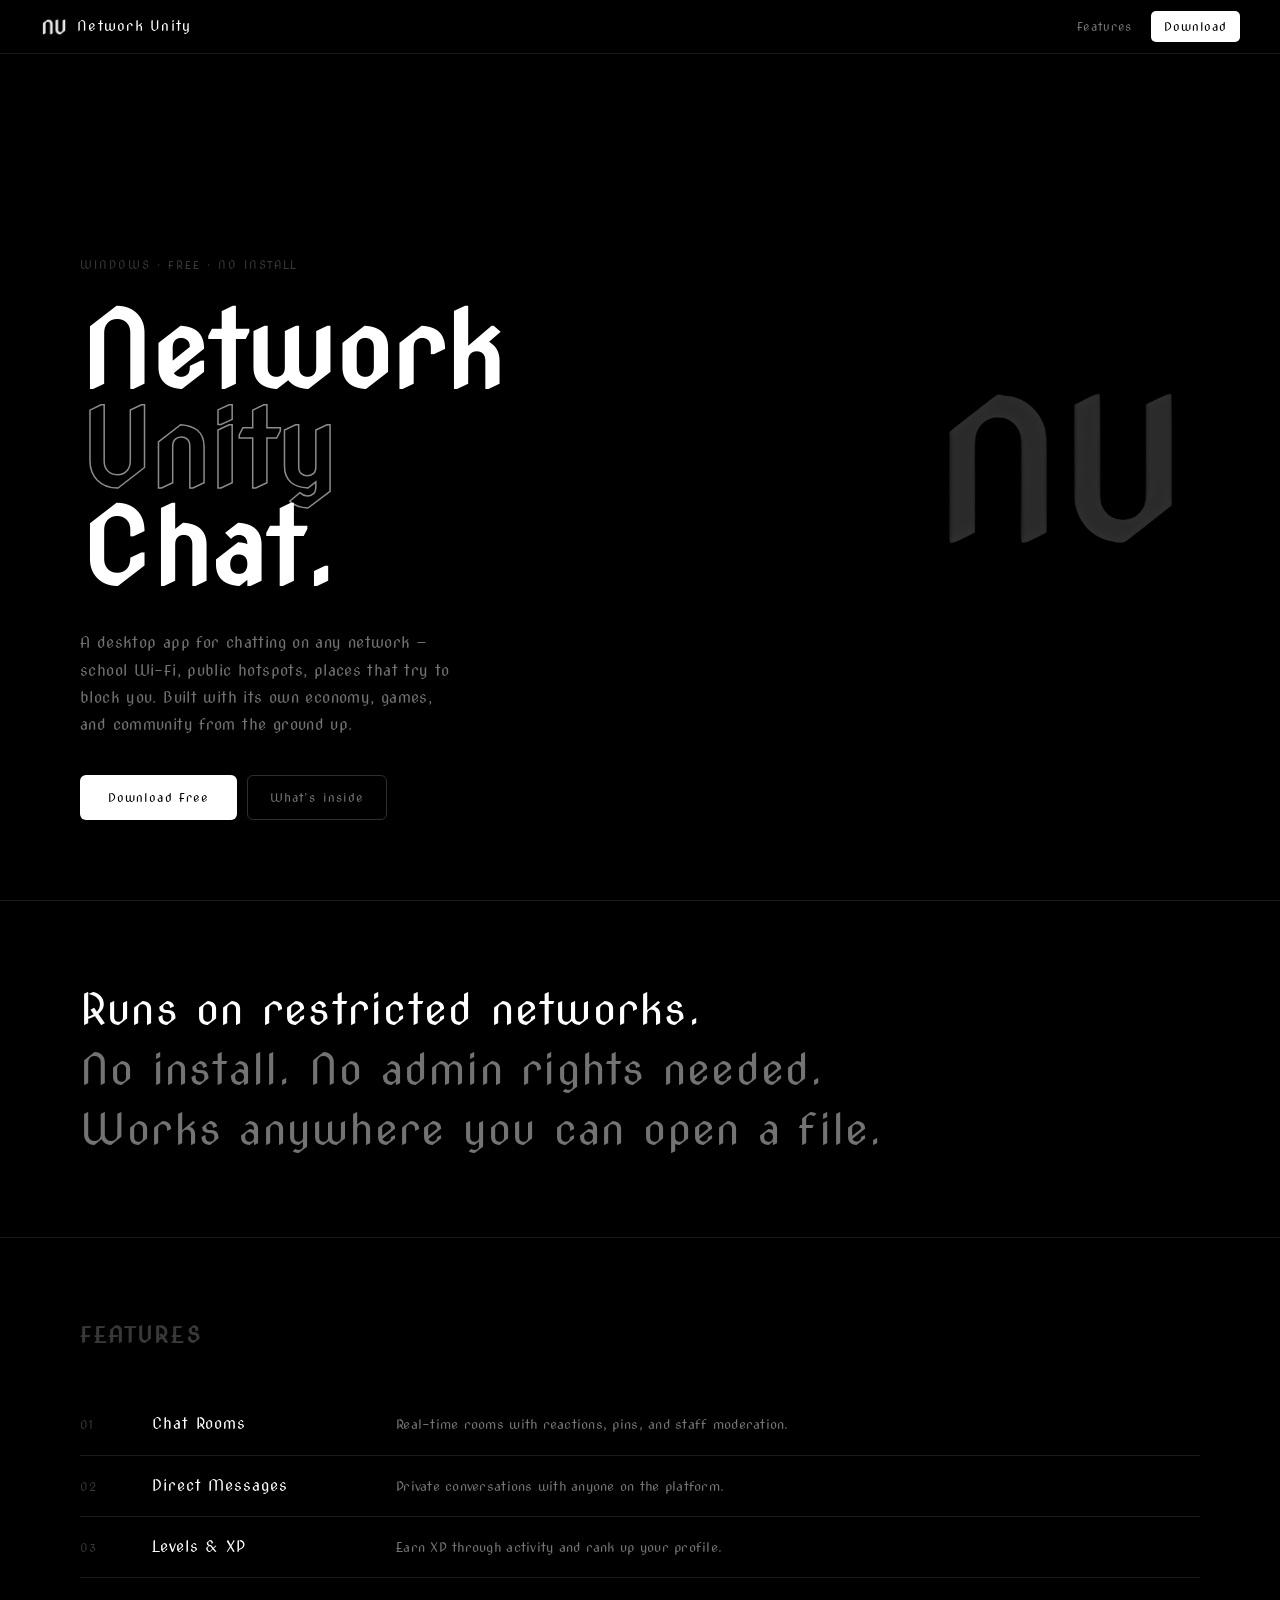
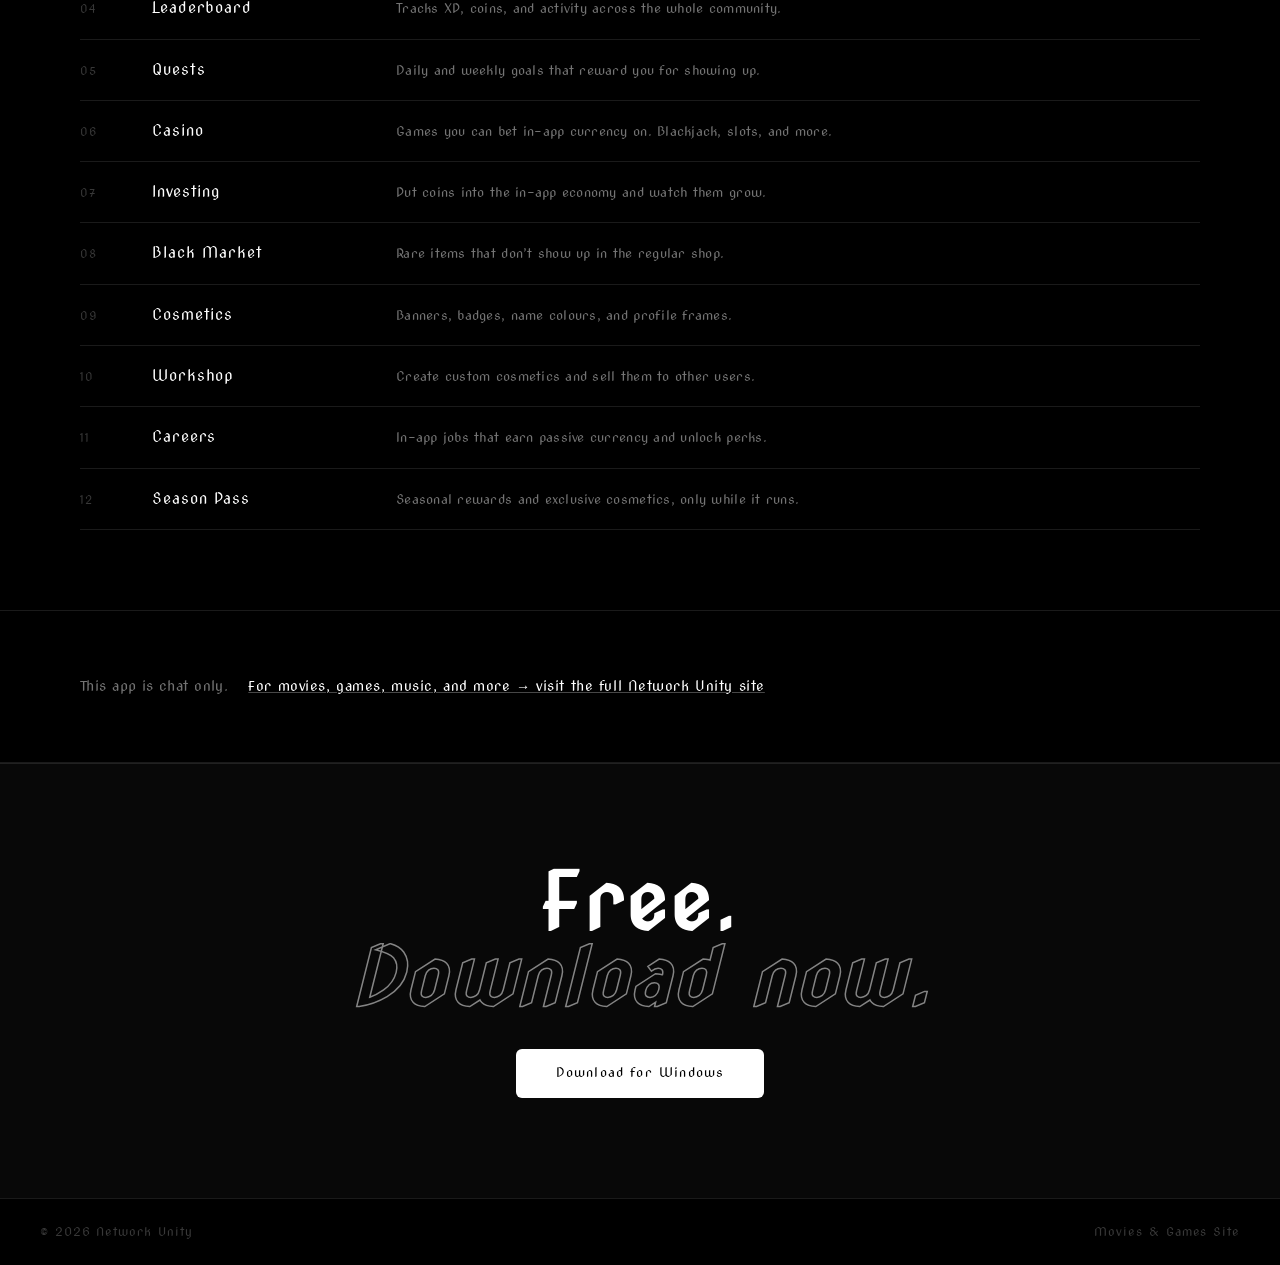
==== commit 1346b320: "Rework website design — less template, more intentional Replace card grid and eyebrow-label layout w" ====
--- a/index.html
+++ b/index.html
@@ -4,7 +4,7 @@
   <meta charset="UTF-8">
   <meta name="viewport" content="width=device-width, initial-scale=1.0">
   <title>Network Unity Chat</title>
-  <meta name="description" content="Network Unity Chat — a desktop chat app packed with levels, quests, a casino, investing, and more.">
+  <meta name="description" content="A chat app that runs on any network. Levels, quests, casino, investing, and more.">
   <meta property="og:title" content="Network Unity Chat">
   <meta property="og:image" content="assets/logo.jpg">
   <link rel="icon" type="image/jpeg" href="assets/logo.jpg">
@@ -12,242 +12,133 @@
 </head>
 <body>
 
-<!-- ── Nav ── -->
 <nav>
-  <div class="nav-logo">
+  <a class="nav-logo" href="index.html">
     <img src="assets/logo.jpg" alt="NU">
     Network Unity
-  </div>
-  <div class="nav-links">
-    <a href="index.html">Home</a>
+  </a>
+  <div class="nav-right">
     <a href="#features">Features</a>
-    <a href="#get-started">Get Started</a>
-    <a href="download.html" class="nav-cta">Download</a>
+    <a href="download.html" class="nav-dl">Download</a>
   </div>
 </nav>
 
-<!-- ── Hero — split layout ── -->
 <section class="hero">
-
-  <div class="hero-left">
-    <div class="hero-eyebrow">
-      <span></span>
-      Chat Without Limits
-      <span></span>
-    </div>
-
-    <h1>
-      Network Unity
-      <span class="outline">Chat</span>
-    </h1>
-
-    <p class="hero-sub">
-      A desktop chat app built to work anywhere — school networks, public
-      Wi-Fi, anywhere that tries to block you. Levels, quests, a casino,
-      and more. Talk freely. No restrictions.
+  <div class="hero-text">
+    <p class="hero-kicker">Windows &middot; Free &middot; No install</p>
+    <h1>Network<br><em>Unity</em><br>Chat.</h1>
+    <p class="hero-desc">
+      A desktop app for chatting on any network — school Wi-Fi,
+      public hotspots, places that try to block you. Built with its own
+      economy, games, and community from the ground up.
     </p>
-
-    <div class="btn-row">
-      <a href="download.html" class="btn btn-white">Download Free</a>
-      <a href="#features" class="btn btn-outline">See Features</a>
+    <div class="hero-btns">
+      <a href="download.html" class="btn-main">Download Free</a>
+      <a href="#features" class="btn-ghost">What&rsquo;s inside</a>
     </div>
   </div>
+  <div class="hero-img-wrap">
+    <img src="assets/logo.jpg" alt="">
+  </div>
+</section>
 
-  <div class="hero-right">
-    <img class="hero-logo" src="assets/logo.jpg" alt="Network Unity Logo">
+<hr class="divider">
+
+<div class="statement">
+  <p><span>Runs on restricted networks.</span></p>
+  <p>No install. No admin rights needed.</p>
+  <p>Works anywhere you can open a file.</p>
+</div>
+
+<hr class="divider">
+
+<section class="features" id="features">
+  <div class="features-head">
+    <h2>Features</h2>
+  </div>
+
+  <div class="fl-item">
+    <span class="fl-n">01</span>
+    <span class="fl-name">Chat Rooms</span>
+    <span class="fl-desc">Real-time rooms with reactions, pins, and staff moderation.</span>
+  </div>
+  <div class="fl-item">
+    <span class="fl-n">02</span>
+    <span class="fl-name">Direct Messages</span>
+    <span class="fl-desc">Private conversations with anyone on the platform.</span>
+  </div>
+  <div class="fl-item">
+    <span class="fl-n">03</span>
+    <span class="fl-name">Levels &amp; XP</span>
+    <span class="fl-desc">Earn XP through activity and rank up your profile.</span>
+  </div>
+  <div class="fl-item">
+    <span class="fl-n">04</span>
+    <span class="fl-name">Leaderboard</span>
+    <span class="fl-desc">Tracks XP, coins, and activity across the whole community.</span>
+  </div>
+  <div class="fl-item">
+    <span class="fl-n">05</span>
+    <span class="fl-name">Quests</span>
+    <span class="fl-desc">Daily and weekly goals that reward you for showing up.</span>
+  </div>
+  <div class="fl-item">
+    <span class="fl-n">06</span>
+    <span class="fl-name">Casino</span>
+    <span class="fl-desc">Games you can bet in-app currency on. Blackjack, slots, and more.</span>
+  </div>
+  <div class="fl-item">
+    <span class="fl-n">07</span>
+    <span class="fl-name">Investing</span>
+    <span class="fl-desc">Put coins into the in-app economy and watch them grow.</span>
+  </div>
+  <div class="fl-item">
+    <span class="fl-n">08</span>
+    <span class="fl-name">Black Market</span>
+    <span class="fl-desc">Rare items that don&rsquo;t show up in the regular shop.</span>
+  </div>
+  <div class="fl-item">
+    <span class="fl-n">09</span>
+    <span class="fl-name">Cosmetics</span>
+    <span class="fl-desc">Banners, badges, name colours, and profile frames.</span>
+  </div>
+  <div class="fl-item">
+    <span class="fl-n">10</span>
+    <span class="fl-name">Workshop</span>
+    <span class="fl-desc">Create custom cosmetics and sell them to other users.</span>
+  </div>
+  <div class="fl-item">
+    <span class="fl-n">11</span>
+    <span class="fl-name">Careers</span>
+    <span class="fl-desc">In-app jobs that earn passive currency and unlock perks.</span>
+  </div>
+  <div class="fl-item">
+    <span class="fl-n">12</span>
+    <span class="fl-name">Season Pass</span>
+    <span class="fl-desc">Seasonal rewards and exclusive cosmetics, only while it runs.</span>
   </div>
 
 </section>
 
-<hr class="line">
+<hr class="divider">
 
-<!-- ── Features ── -->
-<section class="section" id="features">
-  <div class="inner">
-    <div class="section-tag">What Is Inside</div>
-    <h2 class="section-h2">Built Different.</h2>
-    <p class="section-lead">
-      Network Unity Chat is not just a messaging app. It is a whole platform —
-      with its own economy, progression system, community features, and games,
-      all inside a desktop app that works even on blocked networks.
-    </p>
-
-    <div class="feat-grid">
-
-      <div class="feat">
-        <span class="feat-icon">&#x1F4AC;</span>
-        <h3>Chat Rooms</h3>
-        <p>Public and private rooms with real-time messaging, reactions, pinned messages, and staff moderation.</p>
-      </div>
-
-      <div class="feat">
-        <span class="feat-icon">&#x2709;&#xFE0F;</span>
-        <h3>Direct Messages</h3>
-        <p>Private one-on-one conversations with any user. Slide into DMs without anyone else seeing.</p>
-      </div>
-
-      <div class="feat">
-        <span class="feat-icon">&#x2B50;</span>
-        <h3>Levels</h3>
-        <p>Earn XP by chatting, completing quests, and participating in the community. Level up and show off your rank.</p>
-      </div>
-
-      <div class="feat">
-        <span class="feat-icon">&#x1F3C6;</span>
-        <h3>Leaderboard</h3>
-        <p>See who is at the top. The leaderboard tracks XP, wealth, and activity rankings across the whole community.</p>
-      </div>
-
-      <div class="feat">
-        <span class="feat-icon">&#x1F4CB;</span>
-        <h3>Quests</h3>
-        <p>Daily and weekly quests give you goals to work toward and rewards for completing them. Never run out of things to do.</p>
-      </div>
-
-      <div class="feat">
-        <span class="feat-icon">&#x1F3B0;</span>
-        <h3>Casino</h3>
-        <p>Bet your in-app currency on casino games built right into the chat. Win big or go home — your call.</p>
-      </div>
-
-      <div class="feat">
-        <span class="feat-icon">&#x1F4B9;</span>
-        <h3>Investing</h3>
-        <p>Put your currency to work. Buy into stocks and assets within the app economy and watch your balance grow.</p>
-      </div>
-
-      <div class="feat">
-        <span class="feat-icon">&#x1F5A4;</span>
-        <h3>Black Market</h3>
-        <p>A hidden economy layer where rare items, cosmetics, and deals circulate outside the main shop.</p>
-      </div>
-
-      <div class="feat">
-        <span class="feat-icon">&#x1F3A8;</span>
-        <h3>Cosmetics</h3>
-        <p>Customise your profile with banners, badges, colours, and frames. Stand out in every room you enter.</p>
-      </div>
-
-      <div class="feat">
-        <span class="feat-icon">&#x1F528;</span>
-        <h3>Workshop</h3>
-        <p>Create and share your own content with the community. The Workshop is where creativity meets the platform.</p>
-      </div>
-
-      <div class="feat">
-        <span class="feat-icon">&#x1F4BC;</span>
-        <h3>Careers</h3>
-        <p>Take on in-app jobs and career paths that earn you currency and unlock perks unavailable anywhere else.</p>
-      </div>
-
-      <div class="feat">
-        <span class="feat-icon">&#x1F3AB;</span>
-        <h3>Season Pass</h3>
-        <p>Each season brings new exclusive rewards, cosmetics, quests, and content — only available while the season runs.</p>
-      </div>
-
-    </div>
-  </div>
-</section>
-
-<hr class="line">
-
-<!-- ── Bypass callout ── -->
-<section class="section" style="padding-top:60px;padding-bottom:60px;">
-  <div class="inner" style="display:flex;align-items:center;gap:40px;flex-wrap:wrap;">
-    <div style="flex:1;min-width:240px;">
-      <div class="section-tag">Works Everywhere</div>
-      <h2 class="section-h2" style="font-size:clamp(1.5rem,3vw,2.2rem);">Blocked Network?<br>No Problem.</h2>
-    </div>
-    <p style="flex:2;min-width:260px;font-size:.9rem;color:var(--dim);line-height:1.8;letter-spacing:.02em;">
-      Network Unity Chat is built specifically to run on school Wi-Fi, public hotspots,
-      and corporate networks that block most apps. It is a native portable EXE — no install,
-      no admin rights, no browser required. Just run it and start chatting.
-    </p>
-  </div>
-</section>
-
-<hr class="line">
-
-<!-- ── Referral ── -->
-<div class="referral">
-  <div class="referral-inner">
-
-    <div class="referral-text">
-      <div class="section-tag">Looking for More?</div>
-      <h2>Movies, Games &amp; More</h2>
-      <p>
-        This app is chat only. For movies, TV shows, browser games,
-        music, manga, and utilities — all also accessible on restricted
-        networks — visit the full Network Unity website.
-      </p>
-    </div>
-
-    <div>
-      <a href="https://sites.google.com/view/novasremade/home" target="_blank" rel="noopener" class="referral-card">
-        <span class="big-icon">&#x1F310;</span>
-        <div class="card-title">Network Unity</div>
-        <div class="card-sub">Movies &middot; TV Shows &middot; Games<br>Music &middot; Manga &middot; Utilities</div>
-        <span class="btn-sm">Visit Site &rarr;</span>
-      </a>
-    </div>
-
-  </div>
+<div class="elsewhere">
+  <p>This app is chat only.</p>
+  <a href="https://sites.google.com/view/novasremade/home" target="_blank" rel="noopener">
+    For movies, games, music, and more &rarr; visit the full Network Unity site
+  </a>
 </div>
 
-<!-- ── Get started ── -->
-<section class="section" id="get-started">
-  <div class="inner">
-    <div class="section-tag">Get Started</div>
-    <h2 class="section-h2">Up and Running<br>in Under a Minute</h2>
+<hr class="divider">
 
-    <div class="steps">
-      <div class="step-row">
-        <div class="step-left"><div class="step-circle">1</div><div class="step-line"></div></div>
-        <div class="step-body">
-          <h4>Download the ZIP</h4>
-          <p>Go to the Download page and grab the latest Windows release. Extract it anywhere you like.</p>
-        </div>
-      </div>
-      <div class="step-row">
-        <div class="step-left"><div class="step-circle">2</div><div class="step-line"></div></div>
-        <div class="step-body">
-          <h4>Run the EXE</h4>
-          <p>Double-click Network Unity Chat.exe. If SmartScreen pops up, click More Info then Run Anyway.</p>
-        </div>
-      </div>
-      <div class="step-row">
-        <div class="step-left"><div class="step-circle">3</div><div class="step-line"></div></div>
-        <div class="step-body">
-          <h4>Sign In and Start</h4>
-          <p>Create an account or sign in. Jump straight into a room, start quests, or hit the casino.</p>
-        </div>
-      </div>
-      <div class="step-row">
-        <div class="step-left"><div class="step-circle">4</div><div class="step-line"></div></div>
-        <div class="step-body">
-          <h4>Update Anytime</h4>
-          <p>Double-click Updater.bat to pull the latest version whenever one is available.</p>
-        </div>
-      </div>
-    </div>
-  </div>
-</section>
-
-<!-- ── CTA ── -->
-<div class="cta-strip">
-  <div class="pill">Free Forever</div>
-  <h2>Ready to Join?</h2>
-  <p>Download Network Unity Chat for Windows. No install. No cost.</p>
-  <a href="download.html" class="btn btn-white" style="font-size:14px;padding:14px 44px;">Download Now</a>
+<div class="bottom-cta">
+  <h2>Free.<br><em style="-webkit-text-stroke:1.5px rgba(255,255,255,.5);color:transparent;">Download now.</em></h2>
+  <a href="download.html" class="btn-main" style="font-size:13px;padding:14px 40px;">Download for Windows</a>
 </div>
 
-<!-- ── Footer ── -->
 <footer>
-  &copy; 2026 Network Unity &nbsp;&middot;&nbsp;
-  <a href="https://sites.google.com/view/novasremade/home" target="_blank" style="color:var(--dim2);text-decoration:underline;letter-spacing:.06em;">
-    Movies &amp; Games Site
-  </a>
+  <span>&copy; 2026 Network Unity</span>
+  <a href="https://sites.google.com/view/novasremade/home" target="_blank" rel="noopener">Movies &amp; Games Site</a>
 </footer>
 
 </body>
--- a/assets/style.css
+++ b/assets/style.css
@@ -1,23 +1,17 @@
-/* ── Network Unity – Global Styles ───────────────────────────────────────── */
-
 @import url('https://fonts.googleapis.com/css2?family=Nova+Cut&display=swap');
 
 *, *::before, *::after { box-sizing: border-box; margin: 0; padding: 0; }
 
 :root {
-  --bg:      #000;
-  --surface: #0c0c0c;
-  --card:    #111;
-  --border:  rgba(255,255,255,.09);
-  --border2: rgba(255,255,255,.20);
-  --white:   #fff;
-  --dim:     rgba(255,255,255,.48);
-  --dim2:    rgba(255,255,255,.25);
+  --bg:     #000;
+  --white:  #fff;
+  --dim:    rgba(255,255,255,.45);
+  --dim2:   rgba(255,255,255,.22);
+  --line:   rgba(255,255,255,.10);
 }
 
 html { scroll-behavior: smooth; }
 
-/* Nova Cut on literally everything */
 *, input, button, textarea, select {
   font-family: 'Nova Cut', cursive;
 }
@@ -26,318 +20,538 @@
   background: var(--bg);
   color: var(--white);
   font-size: 15px;
-  line-height: 1.55;
+  line-height: 1.6;
   overflow-x: hidden;
 }
 
 a { color: inherit; text-decoration: none; }
-
-/* ── Nav ─────────────────────────────────────────────────────────────────── */
+b, strong { color: var(--white); font-weight: normal; }
+
+/* ── Nav ── */
 nav {
   position: fixed; top: 0; left: 0; right: 0; z-index: 100;
+  height: 54px;
   display: flex; align-items: center;
-  padding: 0 44px; height: 62px;
-  background: rgba(0,0,0,.90);
-  backdrop-filter: blur(20px);
-  border-bottom: 1px solid var(--border);
-}
-
+  padding: 0 40px;
+  background: rgba(0,0,0,.95);
+  border-bottom: 1px solid var(--line);
+}
 .nav-logo {
-  display: flex; align-items: center; gap: 10px;
-  font-size: 16px; letter-spacing: .08em;
+  display: flex; align-items: center; gap: 9px;
+  font-size: 14px; letter-spacing: .09em;
 }
 .nav-logo img {
-  width: 32px; height: 32px;
+  width: 28px; height: 28px;
   border-radius: 50%; object-fit: cover;
-  /* no border */
-}
-
-.nav-links { display: flex; gap: 4px; margin-left: auto; align-items: center; }
-.nav-links a {
-  padding: 6px 14px; border-radius: 6px;
+}
+.nav-right { margin-left: auto; display: flex; align-items: center; gap: 6px; }
+.nav-right a {
   font-size: 12px; letter-spacing: .07em;
-  color: var(--dim); transition: color .15s, background .15s;
-}
-.nav-links a:hover { color: var(--white); background: rgba(255,255,255,.06); }
-
-.nav-cta {
-  background: var(--white) !important; color: #000 !important;
-  border-radius: 6px !important; font-size: 12px; letter-spacing: .07em;
-  padding: 7px 18px !important; transition: opacity .15s !important;
-}
-.nav-cta:hover { opacity: .80 !important; }
-
-/* ── Hero — split layout ─────────────────────────────────────────────────── */
+  color: var(--dim);
+  padding: 6px 13px; border-radius: 5px;
+  transition: color .12s, background .12s;
+}
+.nav-right a:hover { color: var(--white); background: rgba(255,255,255,.06); }
+.nav-right .nav-dl {
+  color: #000; background: var(--white);
+  border-radius: 5px;
+}
+.nav-right .nav-dl:hover { opacity: .80; }
+
+/* ── Hero ── */
 .hero {
   min-height: 100vh;
-  display: flex; align-items: center;
-  padding: 80px 44px 60px;
-  position: relative; overflow: hidden;
-  gap: 60px;
-  max-width: 1200px; margin: 0 auto;
-}
-
-/* subtle bg glow */
-.hero::before {
-  content: '';
-  position: fixed; top: 0; left: 0; right: 0; bottom: 0;
-  background: radial-gradient(ellipse 50% 60% at 70% 40%, rgba(255,255,255,.04) 0%, transparent 70%);
-  pointer-events: none; z-index: 0;
-}
-
-.hero-left {
-  flex: 1; min-width: 0; position: relative; z-index: 1;
-}
-
-.hero-eyebrow {
-  display: flex; align-items: center; gap: 12px;
-  font-size: 10px; letter-spacing: .18em; text-transform: uppercase;
-  color: var(--dim2); margin-bottom: 24px;
-}
-.hero-eyebrow span { display: block; width: 24px; height: 1px; background: var(--dim2); }
+  padding: 120px 40px 80px;
+  display: flex;
+  align-items: flex-end;
+  justify-content: space-between;
+  gap: 40px;
+  max-width: 1200px;
+  margin: 0 auto;
+  position: relative;
+}
+
+.hero-text { flex: 1; min-width: 0; }
+
+.hero-kicker {
+  font-size: 11px;
+  letter-spacing: .18em;
+  text-transform: uppercase;
+  color: var(--dim2);
+  margin-bottom: 28px;
+}
 
 .hero h1 {
-  font-size: clamp(2.8rem, 5.5vw, 5.2rem);
-  letter-spacing: .03em; line-height: 1.0;
-  margin-bottom: 26px;
-}
-.hero h1 .outline {
+  font-size: clamp(3.5rem, 8vw, 7.5rem);
+  line-height: .96;
+  letter-spacing: .01em;
+  margin-bottom: 32px;
+}
+.hero h1 em {
+  font-style: normal;
+  color: transparent;
+  -webkit-text-stroke: 1.5px rgba(255,255,255,.55);
+}
+
+.hero-desc {
+  font-size: .95rem;
+  color: var(--dim);
+  max-width: 380px;
+  line-height: 1.8;
+  letter-spacing: .025em;
+  margin-bottom: 36px;
+}
+
+.hero-btns { display: flex; gap: 10px; flex-wrap: wrap; }
+
+.hero-img-wrap {
+  flex-shrink: 0;
+  align-self: center;
+  opacity: .18;
+  pointer-events: none;
+  user-select: none;
+}
+.hero-img-wrap img {
+  width: 280px; height: 280px;
+  border-radius: 50%; object-fit: cover;
   display: block;
+}
+
+@media (max-width: 860px) {
+  .hero { align-items: flex-start; flex-direction: column; padding-top: 100px; }
+  .hero-img-wrap { display: none; }
+  .hero h1 { font-size: clamp(3rem, 12vw, 5rem); }
+}
+
+/* ── Buttons ── */
+.btn-main {
+  display: inline-flex; align-items: center;
+  padding: 12px 28px;
+  background: var(--white); color: #000;
+  border-radius: 6px;
+  font-size: 12px; letter-spacing: .09em;
+  transition: opacity .12s, transform .1s;
+  text-decoration: none;
+}
+.btn-main:hover { opacity: .82; }
+.btn-main:active { transform: scale(.97); }
+
+.btn-ghost {
+  display: inline-flex; align-items: center;
+  padding: 12px 22px;
+  color: var(--dim); border: 1px solid rgba(255,255,255,.18);
+  border-radius: 6px;
+  font-size: 12px; letter-spacing: .09em;
+  transition: color .12s, border-color .12s;
+  text-decoration: none;
+}
+.btn-ghost:hover { color: var(--white); border-color: rgba(255,255,255,.38); }
+
+/* ── Divider ── */
+.divider {
+  border: none;
+  border-top: 1px solid var(--line);
+}
+
+/* ── Statement ── */
+.statement {
+  padding: 80px 40px;
+  max-width: 1200px;
+  margin: 0 auto;
+}
+.statement p {
+  font-size: clamp(1.5rem, 3.5vw, 2.6rem);
+  line-height: 1.35;
+  letter-spacing: .03em;
+  color: var(--dim);
+}
+.statement p + p {
+  margin-top: 4px;
+}
+.statement p span {
+  color: var(--white);
+}
+
+/* ── Features ── */
+.features {
+  padding: 80px 40px;
+  max-width: 1200px;
+  margin: 0 auto;
+}
+.features-head {
+  margin-bottom: 40px;
+}
+.features-head h2 {
+  font-size: clamp(1.1rem, 2vw, 1.4rem);
+  letter-spacing: .12em;
+  text-transform: uppercase;
+  color: var(--dim2);
+}
+
+.fl-item {
+  display: grid;
+  grid-template-columns: 48px 220px 1fr;
+  align-items: baseline;
+  gap: 0 24px;
+  padding: 18px 0;
+  border-bottom: 1px solid var(--line);
+  transition: background .12s;
+}
+.fl-item:first-child { border-top: 1px solid var(--line); }
+
+.fl-n {
+  font-size: 11px;
+  letter-spacing: .08em;
+  color: var(--dim2);
+  padding-top: 1px;
+}
+.fl-name {
+  font-size: .95rem;
+  letter-spacing: .06em;
+  color: var(--white);
+}
+.fl-desc {
+  font-size: .83rem;
+  color: var(--dim);
+  letter-spacing: .02em;
+  line-height: 1.6;
+}
+
+@media (max-width: 700px) {
+  .fl-item {
+    grid-template-columns: 36px 1fr;
+    grid-template-rows: auto auto;
+    gap: 2px 12px;
+    padding: 14px 0;
+  }
+  .fl-n { grid-row: 1; }
+  .fl-name { grid-row: 1; }
+  .fl-desc { grid-column: 2; grid-row: 2; font-size: .78rem; }
+}
+
+/* ── Elsewhere ── */
+.elsewhere {
+  padding: 64px 40px;
+  max-width: 1200px;
+  margin: 0 auto;
+  display: flex;
+  align-items: center;
+  gap: 20px;
+  flex-wrap: wrap;
+}
+.elsewhere p {
+  font-size: .88rem;
+  color: var(--dim);
+  letter-spacing: .03em;
+}
+.elsewhere a {
+  font-size: .88rem;
+  letter-spacing: .04em;
+  text-decoration: underline;
+  text-decoration-color: rgba(255,255,255,.28);
+  transition: text-decoration-color .15s;
+}
+.elsewhere a:hover {
+  text-decoration-color: rgba(255,255,255,.75);
+}
+
+/* ── Bottom CTA ── */
+.bottom-cta {
+  padding: 100px 40px;
+  text-align: center;
+  border-top: 1px solid var(--line);
+  background: #080808;
+}
+.bottom-cta h2 {
+  font-size: clamp(2.5rem, 6vw, 5rem);
+  letter-spacing: .03em;
+  margin-bottom: 32px;
+  line-height: 1;
+}
+
+/* ── Footer ── */
+footer {
+  padding: 24px 40px;
+  border-top: 1px solid var(--line);
+  display: flex;
+  align-items: center;
+  justify-content: space-between;
+  gap: 16px;
+  flex-wrap: wrap;
+  font-size: .72rem;
+  letter-spacing: .08em;
+  color: var(--dim2);
+}
+footer a {
+  color: var(--dim2);
+  text-decoration: underline;
+  text-decoration-color: transparent;
+  transition: color .12s, text-decoration-color .12s;
+}
+footer a:hover {
+  color: var(--white);
+  text-decoration-color: rgba(255,255,255,.4);
+}
+
+/* ── Download page ── */
+.dl-page {
+  padding: 130px 40px 60px;
+  max-width: 900px;
+  margin: 0 auto;
+}
+
+.dl-page h1 {
+  font-size: clamp(3rem, 7vw, 6rem);
+  letter-spacing: .02em;
+  line-height: 1;
+  margin-bottom: 14px;
+}
+.dl-page h1 em {
+  font-style: normal;
   color: transparent;
-  -webkit-text-stroke: 1px rgba(255,255,255,.5);
-}
-
-.hero-sub {
-  font-size: .95rem; color: var(--dim);
-  max-width: 420px; line-height: 1.75;
-  letter-spacing: .03em; margin-bottom: 38px;
-}
-
-.btn-row { display: flex; gap: 10px; flex-wrap: wrap; }
-
-.hero-right {
-  flex-shrink: 0; position: relative; z-index: 1;
-  display: flex; align-items: center; justify-content: center;
-}
-
-.hero-logo {
-  width: 240px; height: 240px;
-  border-radius: 50%; object-fit: cover;
-  /* no border */
-  box-shadow: 0 0 120px rgba(255,255,255,.05), 0 40px 100px rgba(0,0,0,.9);
-}
-
-/* collapse to single column on small screens */
-@media (max-width: 768px) {
-  .hero {
-    flex-direction: column-reverse;
-    text-align: center; padding: 100px 24px 60px;
-    gap: 32px;
-  }
-  .hero-eyebrow { justify-content: center; }
-  .btn-row { justify-content: center; }
-  .hero-sub { max-width: 100%; margin-left: auto; margin-right: auto; }
-  .hero-logo { width: 140px; height: 140px; }
-}
-
-/* ── Buttons ─────────────────────────────────────────────────────────────── */
-.btn {
-  display: inline-flex; align-items: center; gap: 8px;
-  padding: 12px 28px; border-radius: 7px;
-  font-size: 13px; letter-spacing: .08em;
-  cursor: pointer; border: none; outline: none;
-  transition: opacity .15s, transform .1s;
-  text-decoration: none;
-}
-.btn:active { transform: scale(.97); }
-.btn-white { background: var(--white); color: #000; }
-.btn-white:hover { opacity: .82; }
-.btn-outline { background: transparent; color: var(--white); border: 1px solid var(--border2); }
-.btn-outline:hover { background: rgba(255,255,255,.07); }
-
-/* ── Divider ─────────────────────────────────────────────────────────────── */
-.line { border: none; border-top: 1px solid var(--border); }
-
-/* ── Pill ────────────────────────────────────────────────────────────────── */
-.pill {
-  display: inline-flex; align-items: center; gap: 7px;
-  padding: 4px 14px; border-radius: 20px;
-  font-size: 10px; letter-spacing: .12em; text-transform: uppercase;
-  border: 1px solid var(--border2); color: var(--dim);
-  margin-bottom: 18px;
-}
-
-/* ── Sections ────────────────────────────────────────────────────────────── */
-.section { padding: 88px 44px; }
-.inner   { max-width: 1100px; margin: 0 auto; }
-
-.section-tag {
-  font-size: 10px; letter-spacing: .18em; text-transform: uppercase;
-  color: var(--dim2); margin-bottom: 14px;
-}
-.section-h2 {
-  font-size: clamp(1.9rem, 4vw, 3rem);
-  letter-spacing: .04em; line-height: 1.1;
-  margin-bottom: 14px;
-}
-.section-lead {
-  font-size: .9rem; color: var(--dim); max-width: 540px; line-height: 1.75; letter-spacing: .02em;
-}
-
-/* ── Feature grid (4 cols) ───────────────────────────────────────────────── */
-.feat-grid {
-  display: grid; gap: 12px; margin-top: 52px;
-  grid-template-columns: repeat(4, 1fr);
-}
-@media (max-width: 1000px) { .feat-grid { grid-template-columns: repeat(2, 1fr); } }
-@media (max-width: 540px)  { .feat-grid { grid-template-columns: 1fr; } }
-
-.feat {
-  background: var(--card); border: 1px solid var(--border);
-  border-radius: 13px; padding: 26px 22px;
-  transition: border-color .2s, transform .2s;
-}
-.feat:hover { border-color: var(--border2); transform: translateY(-2px); }
-
-.feat-icon { font-size: 22px; margin-bottom: 13px; display: block; }
-.feat h3   { font-size: .88rem; letter-spacing: .07em; margin-bottom: 7px; color: var(--white); }
-.feat p    { font-size: .8rem; color: var(--dim); line-height: 1.65; letter-spacing: .02em; }
-
-/* wide feature — spans 2 cols */
-.feat.wide { grid-column: span 2; }
-@media (max-width: 540px) { .feat.wide { grid-column: span 1; } }
-
-/* ── Referral band ───────────────────────────────────────────────────────── */
-.referral {
-  background: var(--surface);
-  border-top: 1px solid var(--border); border-bottom: 1px solid var(--border);
-  padding: 64px 44px;
-}
-.referral-inner {
-  max-width: 1000px; margin: 0 auto;
-  display: flex; align-items: center; gap: 56px; flex-wrap: wrap;
-}
-.referral-text { flex: 1; min-width: 260px; }
-.referral-text h2 {
-  font-size: clamp(1.5rem, 3.5vw, 2.2rem);
-  letter-spacing: .04em; margin-bottom: 12px;
-}
-.referral-text p { font-size: .88rem; color: var(--dim); letter-spacing: .02em; line-height: 1.75; }
-
-.referral-card {
-  background: var(--card); border: 1px solid var(--border2);
-  border-radius: 14px; padding: 26px 28px;
-  min-width: 240px; text-align: center;
-  display: block; text-decoration: none;
-  transition: border-color .2s, transform .2s;
-}
-.referral-card:hover { border-color: rgba(255,255,255,.4); transform: translateY(-2px); }
-.referral-card .big-icon  { font-size: 34px; display: block; margin-bottom: 12px; }
-.referral-card .card-title { font-size: 1rem; letter-spacing: .07em; margin-bottom: 6px; }
-.referral-card .card-sub  { font-size: .78rem; color: var(--dim2); margin-bottom: 18px; letter-spacing: .04em; line-height: 1.6; }
-
-.btn-sm {
-  display: inline-flex; align-items: center; gap: 6px;
-  padding: 8px 18px; border-radius: 6px;
-  font-size: 11px; letter-spacing: .08em;
-  background: var(--white); color: #000;
-  transition: opacity .15s;
-}
-.btn-sm:hover { opacity: .80; }
-
-/* ── Steps ───────────────────────────────────────────────────────────────── */
-.steps { display: flex; flex-direction: column; gap: 0; margin-top: 44px; max-width: 620px; }
-
-.step-row { display: flex; gap: 0; align-items: stretch; }
-.step-left {
-  display: flex; flex-direction: column; align-items: center;
-  width: 50px; flex-shrink: 0;
-}
-.step-circle {
-  width: 34px; height: 34px; border-radius: 50%;
-  background: var(--white); color: #000;
-  display: flex; align-items: center; justify-content: center;
-  font-size: 12px; letter-spacing: .04em; flex-shrink: 0; z-index: 1;
-}
-.step-line { width: 1px; flex: 1; background: var(--border); margin: 4px 0 0; }
-.step-row:last-child .step-line { display: none; }
-.step-body { flex: 1; padding: 2px 0 28px 14px; }
-.step-body h4 { font-size: .9rem; letter-spacing: .07em; margin-bottom: 5px; }
-.step-body p  { font-size: .82rem; color: var(--dim); letter-spacing: .02em; line-height: 1.65; }
-
-/* ── CTA strip ───────────────────────────────────────────────────────────── */
-.cta-strip {
-  padding: 88px 44px; text-align: center;
-  border-top: 1px solid var(--border); overflow: hidden; position: relative;
-}
-.cta-strip::before {
-  content: ''; position: absolute; top: 0; left: 50%; transform: translateX(-50%);
-  width: 500px; height: 1px;
-  background: linear-gradient(90deg, transparent, rgba(255,255,255,.3), transparent);
-}
-.cta-strip h2 {
-  font-size: clamp(1.8rem, 4.5vw, 3rem);
-  letter-spacing: .04em; margin-bottom: 14px;
-}
-.cta-strip p { color: var(--dim); font-size: .9rem; margin-bottom: 34px; letter-spacing: .03em; }
-
-/* ── Download page ───────────────────────────────────────────────────────── */
-.dl-hero { padding: 148px 44px 60px; text-align: center; }
-.dl-hero h1 {
-  font-size: clamp(2.5rem, 7vw, 5rem);
-  letter-spacing: .04em; line-height: 1.06; margin-bottom: 14px;
-}
-.dl-hero p { color: var(--dim); font-size: .95rem; max-width: 400px; margin: 0 auto; letter-spacing: .03em; }
-
-.dl-grid {
-  max-width: 860px; margin: 40px auto 0; padding: 0 44px 80px;
-  display: grid; gap: 14px;
-  grid-template-columns: repeat(auto-fit, minmax(340px, 1fr));
-}
+  -webkit-text-stroke: 1.5px rgba(255,255,255,.5);
+}
+
+.dl-sub {
+  font-size: .9rem;
+  color: var(--dim);
+  letter-spacing: .04em;
+  margin-bottom: 52px;
+}
+
+.dl-main {
+  display: grid;
+  grid-template-columns: 1fr 1fr;
+  gap: 14px;
+  margin-bottom: 72px;
+}
+@media (max-width: 640px) { .dl-main { grid-template-columns: 1fr; } }
 
 .dl-card {
-  background: var(--card); border: 1px solid var(--border);
-  border-radius: 16px; padding: 32px 28px;
-  display: flex; flex-direction: column; gap: 16px;
-}
-.dl-card.hi { border-color: rgba(255,255,255,.24); background: #141414; }
-
-.dl-head { display: flex; align-items: center; gap: 14px; }
-.dl-icon {
-  width: 48px; height: 48px; border-radius: 12px;
-  background: rgba(255,255,255,.05); border: 1px solid var(--border);
-  display: flex; align-items: center; justify-content: center; font-size: 22px;
-}
-.dl-name  { font-size: 1.05rem; letter-spacing: .07em; }
-.dl-label { font-size: .72rem; color: var(--dim2); margin-top: 2px; letter-spacing: .05em; }
-
-.dl-feats { display: flex; flex-direction: column; gap: 8px; }
-.dl-feat  {
-  display: flex; align-items: flex-start; gap: 10px;
-  font-size: .82rem; color: var(--dim); letter-spacing: .02em;
-}
-.dl-feat::before { content: '—'; color: var(--white); flex-shrink: 0; }
-
-.dl-meta { font-size: .73rem; color: var(--dim2); letter-spacing: .03em; }
-.dl-meta b { color: rgba(255,255,255,.6); }
-
-.btn-dl { width: 100%; justify-content: center; padding: 13px 20px; font-size: 13px; letter-spacing: .09em; }
-
-/* ── Install ─────────────────────────────────────────────────────────────── */
-.install-wrap { max-width: 600px; margin: 0 auto; padding: 0 44px 88px; }
-.install-wrap h2 { font-size: clamp(1.5rem, 3vw, 2rem); letter-spacing: .05em; margin-bottom: 32px; }
-
-/* ── Footer ──────────────────────────────────────────────────────────────── */
-footer {
-  padding: 28px 44px; text-align: center;
-  border-top: 1px solid var(--border);
-  font-size: .75rem; color: var(--dim2); letter-spacing: .07em;
-}
-
-/* ── Responsive ──────────────────────────────────────────────────────────── */
-@media (max-width: 640px) {
-  nav, .section, .referral, .cta-strip, .dl-hero { padding-left: 20px; padding-right: 20px; }
-  .dl-grid, .install-wrap { padding-left: 20px; padding-right: 20px; }
-  .referral-inner { flex-direction: column; gap: 28px; }
-  .dl-grid { grid-template-columns: 1fr; }
-}
+  background: #0e0e0e;
+  border: 1px solid rgba(255,255,255,.10);
+  border-radius: 14px;
+  padding: 30px 26px;
+  display: flex;
+  flex-direction: column;
+  gap: 20px;
+}
+.dl-card.primary {
+  border-color: rgba(255,255,255,.26);
+  background: #111;
+}
+
+.dl-card-label {
+  font-size: 10px;
+  letter-spacing: .16em;
+  text-transform: uppercase;
+  color: var(--dim2);
+}
+.dl-card h3 {
+  font-size: 1.15rem;
+  letter-spacing: .06em;
+  margin-top: 4px;
+}
+
+.dl-list {
+  list-style: none;
+  display: flex;
+  flex-direction: column;
+  gap: 10px;
+  margin: 0;
+  padding: 0;
+}
+.dl-list li {
+  font-size: .83rem;
+  color: var(--dim);
+  letter-spacing: .02em;
+  padding-left: 16px;
+  position: relative;
+  line-height: 1.5;
+}
+.dl-list li::before {
+  content: '—';
+  position: absolute;
+  left: 0;
+  color: rgba(255,255,255,.35);
+}
+
+.dl-card-note {
+  font-size: .75rem;
+  color: var(--dim2);
+  letter-spacing: .03em;
+  line-height: 1.65;
+  margin-top: auto;
+}
+
+.btn-download {
+  display: flex;
+  align-items: center;
+  justify-content: center;
+  padding: 14px 20px;
+  background: var(--white);
+  color: #000;
+  border-radius: 8px;
+  font-size: 13px;
+  letter-spacing: .08em;
+  transition: opacity .12s;
+  margin-top: auto;
+}
+.btn-download:hover { opacity: .82; }
+
+.btn-secondary {
+  display: flex;
+  align-items: center;
+  justify-content: center;
+  padding: 12px 20px;
+  color: var(--dim);
+  border: 1px solid rgba(255,255,255,.15);
+  border-radius: 8px;
+  font-size: 12px;
+  letter-spacing: .07em;
+  transition: color .12s, border-color .12s;
+  margin-top: auto;
+}
+.btn-secondary:hover { color: var(--white); border-color: rgba(255,255,255,.35); }
+
+/* ── Install steps ── */
+.install-section {
+  margin-bottom: 72px;
+}
+.install-section h2 {
+  font-size: 1.1rem;
+  letter-spacing: .11em;
+  text-transform: uppercase;
+  color: var(--dim2);
+  margin-bottom: 32px;
+}
+
+.install-steps {
+  display: flex;
+  flex-direction: column;
+  gap: 0;
+}
+.install-step {
+  display: flex;
+  gap: 28px;
+  padding: 22px 0;
+  border-bottom: 1px solid var(--line);
+}
+.install-step:first-child { border-top: 1px solid var(--line); }
+.install-step-n {
+  font-size: 11px;
+  letter-spacing: .06em;
+  color: var(--dim2);
+  flex-shrink: 0;
+  width: 24px;
+  padding-top: 2px;
+}
+.install-step-body h4 {
+  font-size: .93rem;
+  letter-spacing: .06em;
+  margin-bottom: 5px;
+}
+.install-step-body p {
+  font-size: .83rem;
+  color: var(--dim);
+  letter-spacing: .02em;
+  line-height: 1.65;
+}
+.install-step-body p b { color: var(--white); }
+
+/* ── SmartScreen section ── */
+.smartscreen-section {
+  margin-bottom: 80px;
+}
+.smartscreen-section h2 {
+  font-size: 1.1rem;
+  letter-spacing: .11em;
+  text-transform: uppercase;
+  color: var(--dim2);
+  margin-bottom: 8px;
+}
+.smartscreen-section .ss-intro {
+  font-size: .88rem;
+  color: var(--dim);
+  line-height: 1.75;
+  letter-spacing: .025em;
+  max-width: 640px;
+  margin-bottom: 32px;
+}
+.smartscreen-section .ss-intro b { color: var(--white); }
+
+.ss-block {
+  border: 1px solid var(--line);
+  border-radius: 12px;
+  overflow: hidden;
+  margin-bottom: 16px;
+}
+.ss-block-head {
+  padding: 16px 22px;
+  border-bottom: 1px solid var(--line);
+  display: flex;
+  align-items: center;
+  gap: 10px;
+  font-size: .85rem;
+  letter-spacing: .05em;
+}
+.ss-block-head span { color: var(--dim2); font-size: .75rem; margin-left: auto; letter-spacing: .03em; }
+.ss-block-body {
+  padding: 20px 22px;
+  font-size: .83rem;
+  color: var(--dim);
+  line-height: 1.75;
+  letter-spacing: .025em;
+}
+.ss-block-body b { color: var(--white); }
+.ss-block-body p + p { margin-top: 12px; }
+
+.ss-steps-inline {
+  margin-top: 14px;
+  display: flex;
+  flex-direction: column;
+  gap: 10px;
+}
+.ss-steps-inline li {
+  font-size: .83rem;
+  color: var(--dim);
+  letter-spacing: .02em;
+  line-height: 1.6;
+  list-style: none;
+  padding-left: 20px;
+  position: relative;
+}
+.ss-steps-inline li::before {
+  content: attr(data-n);
+  position: absolute; left: 0;
+  color: var(--dim2);
+}
+.ss-steps-inline li b { color: var(--white); }
+
+.verify-row {
+  display: flex;
+  align-items: center;
+  justify-content: space-between;
+  gap: 20px;
+  border: 1px solid rgba(255,255,255,.14);
+  border-radius: 12px;
+  padding: 22px 26px;
+  flex-wrap: wrap;
+  margin-top: 14px;
+}
+.verify-row p {
+  font-size: .85rem;
+  color: var(--dim);
+  letter-spacing: .025em;
+  line-height: 1.65;
+  flex: 1;
+  min-width: 200px;
+}
+.verify-row p b { color: var(--white); }
+
+/* ── Responsive padding ── */
+@media (max-width: 600px) {
+  nav, .statement, .features, .elsewhere, .bottom-cta, footer { padding-left: 22px; padding-right: 22px; }
+  .hero { padding-left: 22px; padding-right: 22px; }
+  .dl-page { padding-left: 22px; padding-right: 22px; }
+}
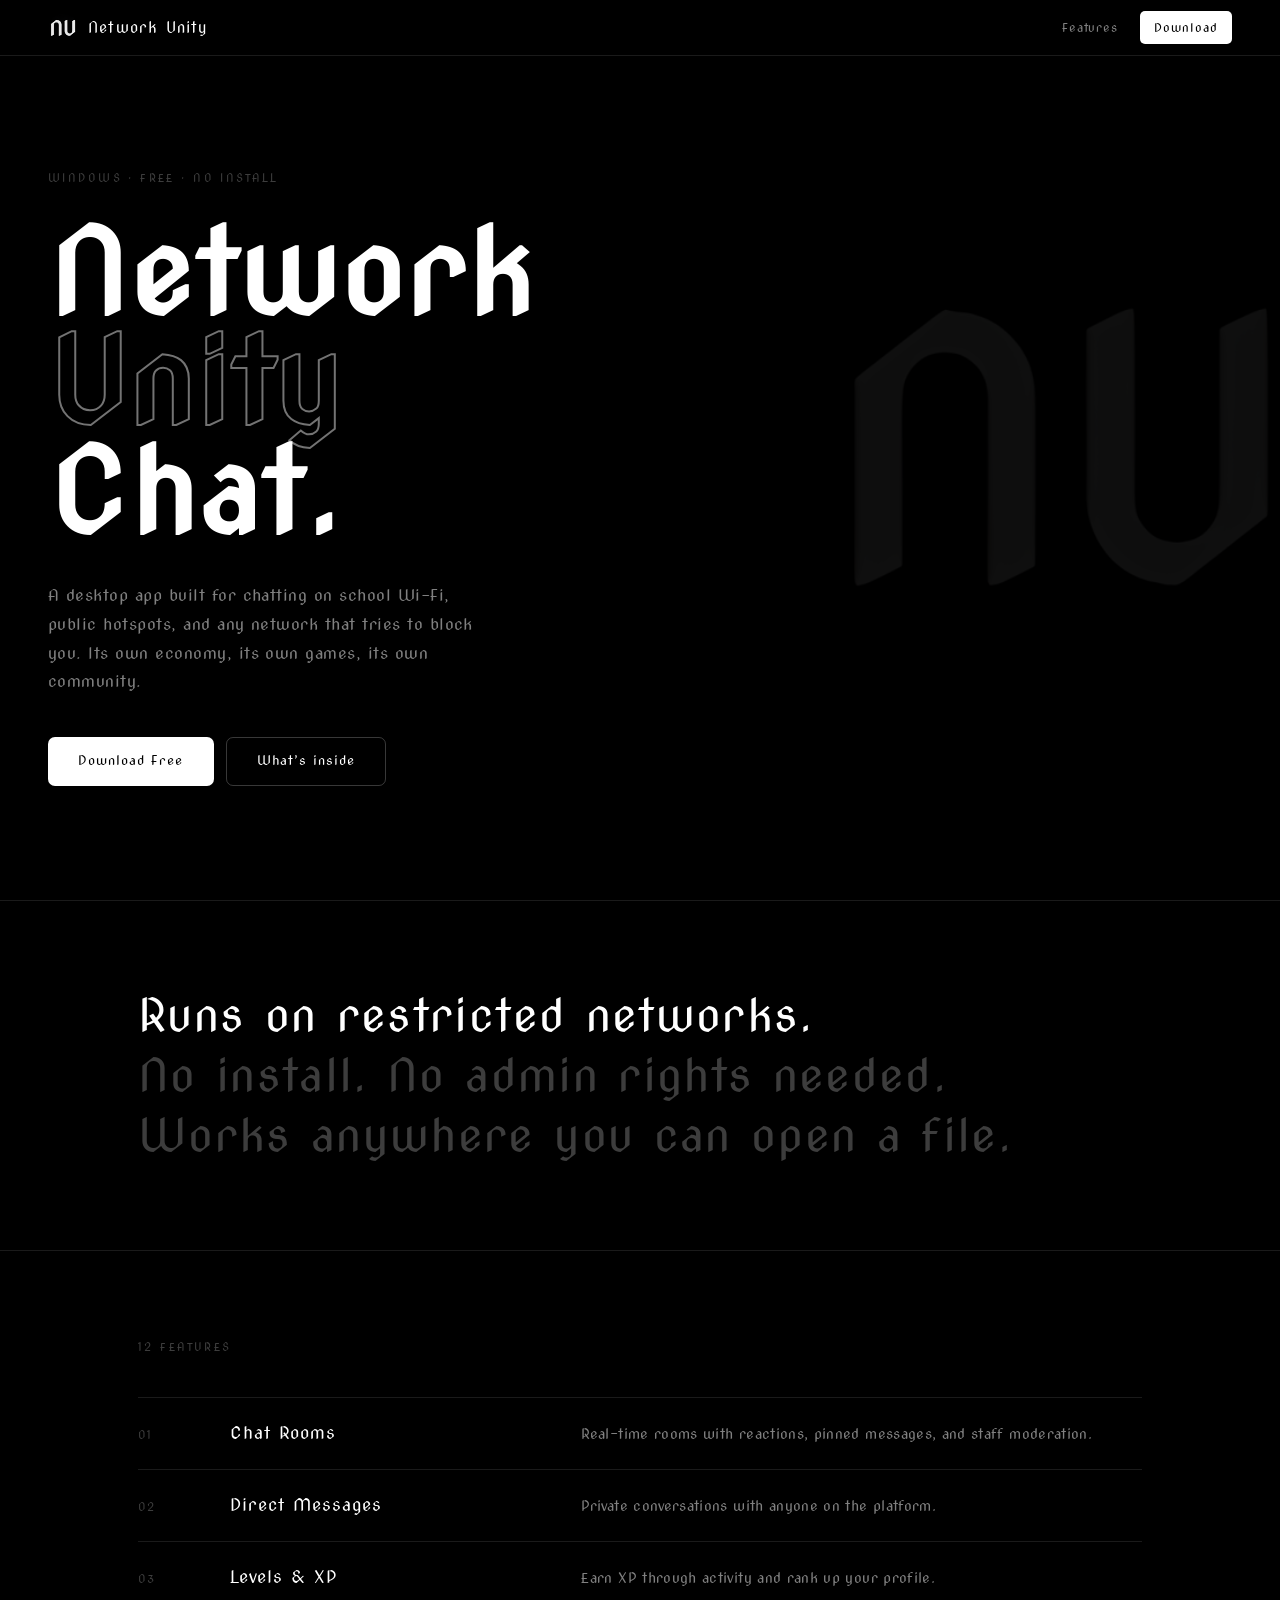
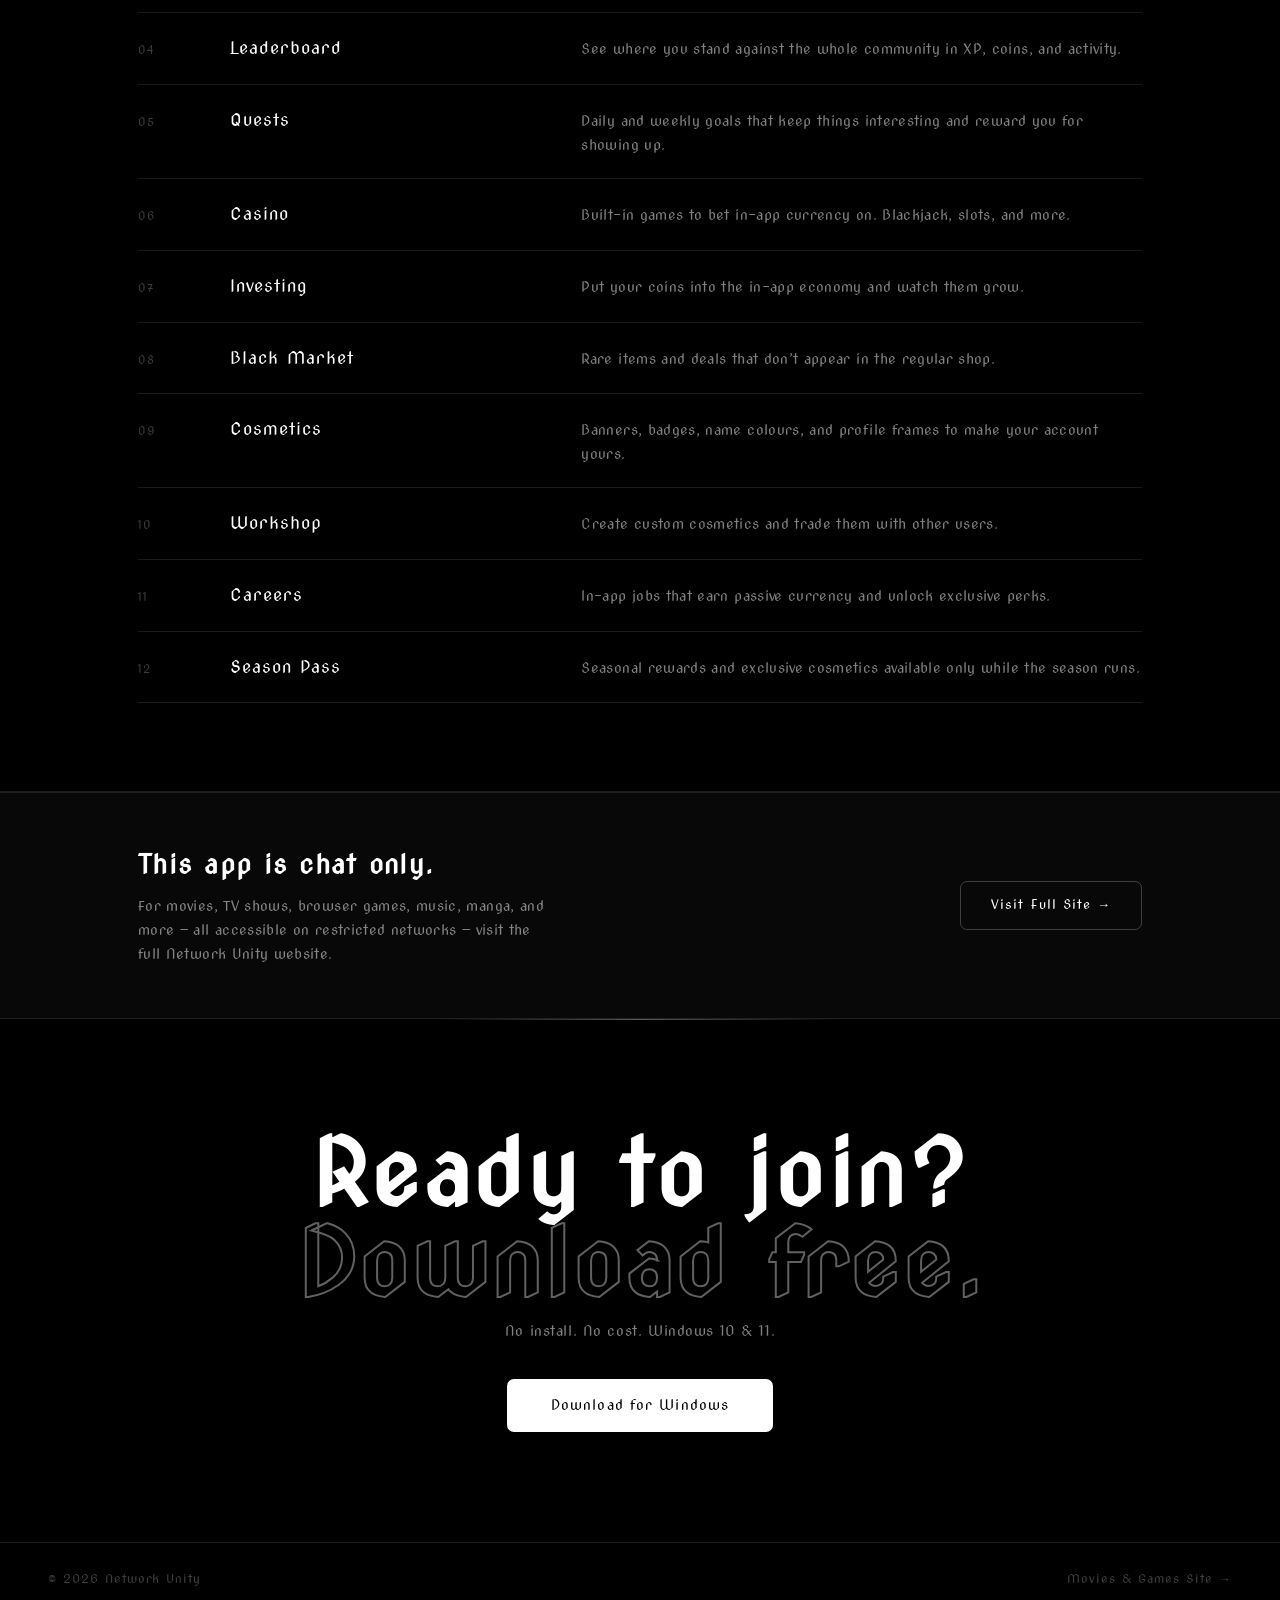
==== commit 662086dc: "Fix broken layout — hero visible, feature list properly spaced Co-Authored-By: Claude Sonnet 4.6 <no" ====
--- a/index.html
+++ b/index.html
@@ -4,7 +4,7 @@
   <meta charset="UTF-8">
   <meta name="viewport" content="width=device-width, initial-scale=1.0">
   <title>Network Unity Chat</title>
-  <meta name="description" content="A chat app that runs on any network. Levels, quests, casino, investing, and more.">
+  <meta name="description" content="A desktop chat app that runs on any network. Levels, quests, casino, investing, and more.">
   <meta property="og:title" content="Network Unity Chat">
   <meta property="og:image" content="assets/logo.jpg">
   <link rel="icon" type="image/jpeg" href="assets/logo.jpg">
@@ -12,6 +12,7 @@
 </head>
 <body>
 
+<!-- Nav -->
 <nav>
   <a class="nav-logo" href="index.html">
     <img src="assets/logo.jpg" alt="NU">
@@ -23,122 +24,146 @@
   </div>
 </nav>
 
+<!-- Hero -->
 <section class="hero">
-  <div class="hero-text">
-    <p class="hero-kicker">Windows &middot; Free &middot; No install</p>
-    <h1>Network<br><em>Unity</em><br>Chat.</h1>
+  <img class="hero-bg-logo" src="assets/logo.jpg" alt="">
+  <div class="hero-inner">
+    <span class="hero-kicker">Windows &middot; Free &middot; No install</span>
+    <h1>
+      Network
+      <span class="outline">Unity</span>
+      Chat.
+    </h1>
     <p class="hero-desc">
-      A desktop app for chatting on any network — school Wi-Fi,
-      public hotspots, places that try to block you. Built with its own
-      economy, games, and community from the ground up.
+      A desktop app built for chatting on school Wi-Fi, public hotspots,
+      and any network that tries to block you. Its own economy, its own
+      games, its own community.
     </p>
     <div class="hero-btns">
-      <a href="download.html" class="btn-main">Download Free</a>
-      <a href="#features" class="btn-ghost">What&rsquo;s inside</a>
+      <a href="download.html" class="btn btn-white">Download Free</a>
+      <a href="#features" class="btn btn-outline">What&rsquo;s inside</a>
     </div>
-  </div>
-  <div class="hero-img-wrap">
-    <img src="assets/logo.jpg" alt="">
   </div>
 </section>
 
-<hr class="divider">
+<hr>
 
-<div class="statement">
-  <p><span>Runs on restricted networks.</span></p>
-  <p>No install. No admin rights needed.</p>
-  <p>Works anywhere you can open a file.</p>
-</div>
-
-<hr class="divider">
-
-<section class="features" id="features">
-  <div class="features-head">
-    <h2>Features</h2>
+<!-- Statement -->
+<section class="statement">
+  <div class="wrap">
+    <p class="line line-bright">Runs on restricted networks.</p>
+    <p class="line line-dim">No install. No admin rights needed.</p>
+    <p class="line line-dim">Works anywhere you can open a file.</p>
   </div>
-
-  <div class="fl-item">
-    <span class="fl-n">01</span>
-    <span class="fl-name">Chat Rooms</span>
-    <span class="fl-desc">Real-time rooms with reactions, pins, and staff moderation.</span>
-  </div>
-  <div class="fl-item">
-    <span class="fl-n">02</span>
-    <span class="fl-name">Direct Messages</span>
-    <span class="fl-desc">Private conversations with anyone on the platform.</span>
-  </div>
-  <div class="fl-item">
-    <span class="fl-n">03</span>
-    <span class="fl-name">Levels &amp; XP</span>
-    <span class="fl-desc">Earn XP through activity and rank up your profile.</span>
-  </div>
-  <div class="fl-item">
-    <span class="fl-n">04</span>
-    <span class="fl-name">Leaderboard</span>
-    <span class="fl-desc">Tracks XP, coins, and activity across the whole community.</span>
-  </div>
-  <div class="fl-item">
-    <span class="fl-n">05</span>
-    <span class="fl-name">Quests</span>
-    <span class="fl-desc">Daily and weekly goals that reward you for showing up.</span>
-  </div>
-  <div class="fl-item">
-    <span class="fl-n">06</span>
-    <span class="fl-name">Casino</span>
-    <span class="fl-desc">Games you can bet in-app currency on. Blackjack, slots, and more.</span>
-  </div>
-  <div class="fl-item">
-    <span class="fl-n">07</span>
-    <span class="fl-name">Investing</span>
-    <span class="fl-desc">Put coins into the in-app economy and watch them grow.</span>
-  </div>
-  <div class="fl-item">
-    <span class="fl-n">08</span>
-    <span class="fl-name">Black Market</span>
-    <span class="fl-desc">Rare items that don&rsquo;t show up in the regular shop.</span>
-  </div>
-  <div class="fl-item">
-    <span class="fl-n">09</span>
-    <span class="fl-name">Cosmetics</span>
-    <span class="fl-desc">Banners, badges, name colours, and profile frames.</span>
-  </div>
-  <div class="fl-item">
-    <span class="fl-n">10</span>
-    <span class="fl-name">Workshop</span>
-    <span class="fl-desc">Create custom cosmetics and sell them to other users.</span>
-  </div>
-  <div class="fl-item">
-    <span class="fl-n">11</span>
-    <span class="fl-name">Careers</span>
-    <span class="fl-desc">In-app jobs that earn passive currency and unlock perks.</span>
-  </div>
-  <div class="fl-item">
-    <span class="fl-n">12</span>
-    <span class="fl-name">Season Pass</span>
-    <span class="fl-desc">Seasonal rewards and exclusive cosmetics, only while it runs.</span>
-  </div>
-
 </section>
 
-<hr class="divider">
+<hr>
 
-<div class="elsewhere">
-  <p>This app is chat only.</p>
-  <a href="https://sites.google.com/view/novasremade/home" target="_blank" rel="noopener">
-    For movies, games, music, and more &rarr; visit the full Network Unity site
-  </a>
-</div>
+<!-- Features -->
+<section id="features">
+  <div class="wrap">
+    <p class="features-title">12 Features</p>
 
-<hr class="divider">
+    <div class="feat-row">
+      <span class="feat-num">01</span>
+      <span class="feat-name">Chat Rooms</span>
+      <span class="feat-desc">Real-time rooms with reactions, pinned messages, and staff moderation.</span>
+    </div>
+    <div class="feat-row">
+      <span class="feat-num">02</span>
+      <span class="feat-name">Direct Messages</span>
+      <span class="feat-desc">Private conversations with anyone on the platform.</span>
+    </div>
+    <div class="feat-row">
+      <span class="feat-num">03</span>
+      <span class="feat-name">Levels &amp; XP</span>
+      <span class="feat-desc">Earn XP through activity and rank up your profile.</span>
+    </div>
+    <div class="feat-row">
+      <span class="feat-num">04</span>
+      <span class="feat-name">Leaderboard</span>
+      <span class="feat-desc">See where you stand against the whole community in XP, coins, and activity.</span>
+    </div>
+    <div class="feat-row">
+      <span class="feat-num">05</span>
+      <span class="feat-name">Quests</span>
+      <span class="feat-desc">Daily and weekly goals that keep things interesting and reward you for showing up.</span>
+    </div>
+    <div class="feat-row">
+      <span class="feat-num">06</span>
+      <span class="feat-name">Casino</span>
+      <span class="feat-desc">Built-in games to bet in-app currency on. Blackjack, slots, and more.</span>
+    </div>
+    <div class="feat-row">
+      <span class="feat-num">07</span>
+      <span class="feat-name">Investing</span>
+      <span class="feat-desc">Put your coins into the in-app economy and watch them grow.</span>
+    </div>
+    <div class="feat-row">
+      <span class="feat-num">08</span>
+      <span class="feat-name">Black Market</span>
+      <span class="feat-desc">Rare items and deals that don&rsquo;t appear in the regular shop.</span>
+    </div>
+    <div class="feat-row">
+      <span class="feat-num">09</span>
+      <span class="feat-name">Cosmetics</span>
+      <span class="feat-desc">Banners, badges, name colours, and profile frames to make your account yours.</span>
+    </div>
+    <div class="feat-row">
+      <span class="feat-num">10</span>
+      <span class="feat-name">Workshop</span>
+      <span class="feat-desc">Create custom cosmetics and trade them with other users.</span>
+    </div>
+    <div class="feat-row">
+      <span class="feat-num">11</span>
+      <span class="feat-name">Careers</span>
+      <span class="feat-desc">In-app jobs that earn passive currency and unlock exclusive perks.</span>
+    </div>
+    <div class="feat-row">
+      <span class="feat-num">12</span>
+      <span class="feat-name">Season Pass</span>
+      <span class="feat-desc">Seasonal rewards and exclusive cosmetics available only while the season runs.</span>
+    </div>
 
-<div class="bottom-cta">
-  <h2>Free.<br><em style="-webkit-text-stroke:1.5px rgba(255,255,255,.5);color:transparent;">Download now.</em></h2>
-  <a href="download.html" class="btn-main" style="font-size:13px;padding:14px 40px;">Download for Windows</a>
+  </div>
+</section>
+
+<hr>
+
+<!-- Elsewhere -->
+<section class="elsewhere">
+  <div class="wrap">
+    <div class="elsewhere-text">
+      <h3>This app is chat only.</h3>
+      <p>
+        For movies, TV shows, browser games, music, manga, and more &mdash;
+        all accessible on restricted networks &mdash; visit the full Network Unity website.
+      </p>
+    </div>
+    <a
+      href="https://sites.google.com/view/novasremade/home"
+      target="_blank" rel="noopener"
+      class="btn btn-outline"
+      style="white-space:nowrap;flex-shrink:0;"
+    >
+      Visit Full Site &rarr;
+    </a>
+  </div>
+</section>
+
+<!-- CTA -->
+<div class="cta-strip">
+  <h2>
+    Ready to join?
+    <span class="outline">Download free.</span>
+  </h2>
+  <p>No install. No cost. Windows 10 &amp; 11.</p>
+  <a href="download.html" class="btn btn-white" style="font-size:14px;padding:15px 44px;">Download for Windows</a>
 </div>
 
 <footer>
   <span>&copy; 2026 Network Unity</span>
-  <a href="https://sites.google.com/view/novasremade/home" target="_blank" rel="noopener">Movies &amp; Games Site</a>
+  <a href="https://sites.google.com/view/novasremade/home" target="_blank" rel="noopener">Movies &amp; Games Site &rarr;</a>
 </footer>
 
 </body>
--- a/assets/style.css
+++ b/assets/style.css
@@ -3,11 +3,11 @@
 *, *::before, *::after { box-sizing: border-box; margin: 0; padding: 0; }
 
 :root {
-  --bg:     #000;
-  --white:  #fff;
-  --dim:    rgba(255,255,255,.45);
-  --dim2:   rgba(255,255,255,.22);
-  --line:   rgba(255,255,255,.10);
+  --bg:    #000;
+  --white: #fff;
+  --dim:   rgba(255,255,255,.5);
+  --dim2:  rgba(255,255,255,.24);
+  --line:  rgba(255,255,255,.10);
 }
 
 html { scroll-behavior: smooth; }
@@ -19,539 +19,534 @@
 body {
   background: var(--bg);
   color: var(--white);
-  font-size: 15px;
+  font-size: 16px;
   line-height: 1.6;
   overflow-x: hidden;
 }
 
 a { color: inherit; text-decoration: none; }
-b, strong { color: var(--white); font-weight: normal; }
-
-/* ── Nav ── */
+
+/* ══════════════════════════════════════════
+   NAV
+══════════════════════════════════════════ */
 nav {
-  position: fixed; top: 0; left: 0; right: 0; z-index: 100;
-  height: 54px;
+  position: fixed; top: 0; left: 0; right: 0; z-index: 200;
+  height: 56px;
   display: flex; align-items: center;
-  padding: 0 40px;
-  background: rgba(0,0,0,.95);
+  padding: 0 48px;
+  background: rgba(0,0,0,.96);
   border-bottom: 1px solid var(--line);
 }
 .nav-logo {
-  display: flex; align-items: center; gap: 9px;
-  font-size: 14px; letter-spacing: .09em;
+  display: flex; align-items: center; gap: 10px;
+  font-size: 15px; letter-spacing: .08em;
+  color: var(--white);
 }
 .nav-logo img {
-  width: 28px; height: 28px;
+  width: 30px; height: 30px;
   border-radius: 50%; object-fit: cover;
 }
-.nav-right { margin-left: auto; display: flex; align-items: center; gap: 6px; }
+.nav-right { margin-left: auto; display: flex; align-items: center; gap: 8px; }
 .nav-right a {
-  font-size: 12px; letter-spacing: .07em;
-  color: var(--dim);
-  padding: 6px 13px; border-radius: 5px;
+  font-size: 12px; letter-spacing: .08em;
+  color: var(--dim);
+  padding: 7px 14px; border-radius: 5px;
   transition: color .12s, background .12s;
 }
-.nav-right a:hover { color: var(--white); background: rgba(255,255,255,.06); }
-.nav-right .nav-dl {
-  color: #000; background: var(--white);
+.nav-right a:hover { color: var(--white); background: rgba(255,255,255,.07); }
+.nav-dl {
+  background: var(--white) !important;
+  color: #000 !important;
   border-radius: 5px;
 }
-.nav-right .nav-dl:hover { opacity: .80; }
-
-/* ── Hero ── */
+.nav-dl:hover { opacity: .82; background: var(--white) !important; }
+
+/* ══════════════════════════════════════════
+   HERO
+══════════════════════════════════════════ */
 .hero {
   min-height: 100vh;
-  padding: 120px 40px 80px;
-  display: flex;
-  align-items: flex-end;
-  justify-content: space-between;
-  gap: 40px;
-  max-width: 1200px;
-  margin: 0 auto;
+  padding: 56px 48px 0;
+  display: flex;
+  flex-direction: column;
+  justify-content: center;
   position: relative;
-}
-
-.hero-text { flex: 1; min-width: 0; }
+  overflow: hidden;
+}
+
+/* big watermark logo in the background */
+.hero-bg-logo {
+  position: absolute;
+  right: -40px; top: 50%;
+  transform: translateY(-50%);
+  width: min(520px, 55vw);
+  height: min(520px, 55vw);
+  border-radius: 50%;
+  object-fit: cover;
+  opacity: .06;
+  pointer-events: none;
+  user-select: none;
+}
+
+.hero-inner {
+  max-width: 700px;
+  position: relative;
+  z-index: 1;
+  padding: 80px 0 80px;
+}
 
 .hero-kicker {
   font-size: 11px;
-  letter-spacing: .18em;
+  letter-spacing: .22em;
   text-transform: uppercase;
   color: var(--dim2);
-  margin-bottom: 28px;
-}
-
-.hero h1 {
-  font-size: clamp(3.5rem, 8vw, 7.5rem);
-  line-height: .96;
-  letter-spacing: .01em;
-  margin-bottom: 32px;
-}
-.hero h1 em {
-  font-style: normal;
+  margin-bottom: 30px;
+  display: block;
+}
+
+.hero-inner h1 {
+  font-size: clamp(4rem, 9vw, 8rem);
+  line-height: .95;
+  letter-spacing: .02em;
+  color: var(--white);
+  margin-bottom: 36px;
+}
+
+.hero-inner h1 .outline {
+  display: block;
   color: transparent;
-  -webkit-text-stroke: 1.5px rgba(255,255,255,.55);
+  -webkit-text-stroke: 2px rgba(255,255,255,.45);
 }
 
 .hero-desc {
-  font-size: .95rem;
-  color: var(--dim);
-  max-width: 380px;
+  font-size: 1rem;
+  color: var(--dim);
   line-height: 1.8;
-  letter-spacing: .025em;
-  margin-bottom: 36px;
-}
-
-.hero-btns { display: flex; gap: 10px; flex-wrap: wrap; }
-
-.hero-img-wrap {
-  flex-shrink: 0;
-  align-self: center;
-  opacity: .18;
-  pointer-events: none;
-  user-select: none;
-}
-.hero-img-wrap img {
-  width: 280px; height: 280px;
-  border-radius: 50%; object-fit: cover;
-  display: block;
-}
-
-@media (max-width: 860px) {
-  .hero { align-items: flex-start; flex-direction: column; padding-top: 100px; }
-  .hero-img-wrap { display: none; }
-  .hero h1 { font-size: clamp(3rem, 12vw, 5rem); }
-}
-
-/* ── Buttons ── */
-.btn-main {
+  letter-spacing: .03em;
+  max-width: 440px;
+  margin-bottom: 40px;
+}
+
+.hero-btns { display: flex; gap: 12px; flex-wrap: wrap; }
+
+@media (max-width: 600px) {
+  .hero { padding: 56px 24px 0; }
+  .hero-inner { padding: 60px 0; }
+  .hero-inner h1 { font-size: clamp(3.2rem, 14vw, 5rem); }
+  .hero-bg-logo { display: none; }
+}
+
+/* ══════════════════════════════════════════
+   BUTTONS
+══════════════════════════════════════════ */
+.btn {
   display: inline-flex; align-items: center;
-  padding: 12px 28px;
-  background: var(--white); color: #000;
-  border-radius: 6px;
-  font-size: 12px; letter-spacing: .09em;
+  padding: 13px 30px;
+  border-radius: 7px;
+  font-size: 13px; letter-spacing: .08em;
   transition: opacity .12s, transform .1s;
+  cursor: pointer; border: none; outline: none;
   text-decoration: none;
 }
-.btn-main:hover { opacity: .82; }
-.btn-main:active { transform: scale(.97); }
-
-.btn-ghost {
-  display: inline-flex; align-items: center;
-  padding: 12px 22px;
-  color: var(--dim); border: 1px solid rgba(255,255,255,.18);
-  border-radius: 6px;
-  font-size: 12px; letter-spacing: .09em;
-  transition: color .12s, border-color .12s;
-  text-decoration: none;
-}
-.btn-ghost:hover { color: var(--white); border-color: rgba(255,255,255,.38); }
-
-/* ── Divider ── */
-.divider {
-  border: none;
-  border-top: 1px solid var(--line);
-}
-
-/* ── Statement ── */
-.statement {
-  padding: 80px 40px;
-  max-width: 1200px;
+.btn:active { transform: scale(.97); }
+.btn-white { background: var(--white); color: #000; }
+.btn-white:hover { opacity: .82; }
+.btn-outline {
+  background: transparent; color: var(--white);
+  border: 1px solid rgba(255,255,255,.22);
+}
+.btn-outline:hover { border-color: rgba(255,255,255,.5); }
+
+/* ══════════════════════════════════════════
+   DIVIDER
+══════════════════════════════════════════ */
+hr { border: none; border-top: 1px solid var(--line); }
+
+/* ══════════════════════════════════════════
+   SECTIONS — shared wrapper
+══════════════════════════════════════════ */
+.wrap {
+  max-width: 1100px;
   margin: 0 auto;
-}
-.statement p {
-  font-size: clamp(1.5rem, 3.5vw, 2.6rem);
-  line-height: 1.35;
+  padding: 88px 48px;
+}
+@media (max-width: 600px) { .wrap { padding: 64px 24px; } }
+
+/* ══════════════════════════════════════════
+   STATEMENT BAND
+══════════════════════════════════════════ */
+.statement .wrap {
+  display: flex;
+  flex-direction: column;
+  gap: 6px;
+}
+.statement .line {
+  font-size: clamp(1.6rem, 3.5vw, 2.8rem);
   letter-spacing: .03em;
-  color: var(--dim);
-}
-.statement p + p {
-  margin-top: 4px;
-}
-.statement p span {
-  color: var(--white);
-}
-
-/* ── Features ── */
-.features {
-  padding: 80px 40px;
-  max-width: 1200px;
-  margin: 0 auto;
-}
-.features-head {
+  line-height: 1.2;
+}
+.statement .line-bright { color: var(--white); }
+.statement .line-dim    { color: var(--dim2); }
+
+/* ══════════════════════════════════════════
+   FEATURES
+══════════════════════════════════════════ */
+.features-title {
+  font-size: 11px;
+  letter-spacing: .22em;
+  text-transform: uppercase;
+  color: var(--dim2);
   margin-bottom: 40px;
 }
-.features-head h2 {
-  font-size: clamp(1.1rem, 2vw, 1.4rem);
-  letter-spacing: .12em;
-  text-transform: uppercase;
-  color: var(--dim2);
-}
-
-.fl-item {
+
+.feat-row {
   display: grid;
-  grid-template-columns: 48px 220px 1fr;
+  grid-template-columns: 52px 1fr 1.8fr;
+  gap: 0 40px;
   align-items: baseline;
-  gap: 0 24px;
-  padding: 18px 0;
+  padding: 22px 0;
   border-bottom: 1px solid var(--line);
-  transition: background .12s;
-}
-.fl-item:first-child { border-top: 1px solid var(--line); }
-
-.fl-n {
+}
+.feat-row:first-of-type { border-top: 1px solid var(--line); }
+
+.feat-num {
   font-size: 11px;
   letter-spacing: .08em;
   color: var(--dim2);
-  padding-top: 1px;
-}
-.fl-name {
-  font-size: .95rem;
+  padding-top: 2px;
+}
+.feat-name {
+  font-size: 1.05rem;
   letter-spacing: .06em;
   color: var(--white);
 }
-.fl-desc {
-  font-size: .83rem;
-  color: var(--dim);
-  letter-spacing: .02em;
-  line-height: 1.6;
-}
-
-@media (max-width: 700px) {
-  .fl-item {
+.feat-desc {
+  font-size: .88rem;
+  color: var(--dim);
+  letter-spacing: .025em;
+  line-height: 1.65;
+}
+
+@media (max-width: 720px) {
+  .feat-row {
     grid-template-columns: 36px 1fr;
     grid-template-rows: auto auto;
-    gap: 2px 12px;
-    padding: 14px 0;
+    row-gap: 5px;
+    padding: 18px 0;
   }
-  .fl-n { grid-row: 1; }
-  .fl-name { grid-row: 1; }
-  .fl-desc { grid-column: 2; grid-row: 2; font-size: .78rem; }
-}
-
-/* ── Elsewhere ── */
+  .feat-num  { grid-column: 1; grid-row: 1; align-self: start; padding-top: 4px; }
+  .feat-name { grid-column: 2; grid-row: 1; }
+  .feat-desc { grid-column: 2; grid-row: 2; font-size: .82rem; }
+}
+
+/* ══════════════════════════════════════════
+   ELSEWHERE
+══════════════════════════════════════════ */
 .elsewhere {
-  padding: 64px 40px;
-  max-width: 1200px;
-  margin: 0 auto;
-  display: flex;
-  align-items: center;
-  gap: 20px;
-  flex-wrap: wrap;
-}
-.elsewhere p {
-  font-size: .88rem;
-  color: var(--dim);
-  letter-spacing: .03em;
-}
-.elsewhere a {
-  font-size: .88rem;
-  letter-spacing: .04em;
-  text-decoration: underline;
-  text-decoration-color: rgba(255,255,255,.28);
-  transition: text-decoration-color .15s;
-}
-.elsewhere a:hover {
-  text-decoration-color: rgba(255,255,255,.75);
-}
-
-/* ── Bottom CTA ── */
-.bottom-cta {
-  padding: 100px 40px;
-  text-align: center;
+  background: #080808;
   border-top: 1px solid var(--line);
-  background: #080808;
-}
-.bottom-cta h2 {
-  font-size: clamp(2.5rem, 6vw, 5rem);
-  letter-spacing: .03em;
-  margin-bottom: 32px;
-  line-height: 1;
-}
-
-/* ── Footer ── */
-footer {
-  padding: 24px 40px;
-  border-top: 1px solid var(--line);
+  border-bottom: 1px solid var(--line);
+}
+.elsewhere .wrap {
   display: flex;
   align-items: center;
   justify-content: space-between;
-  gap: 16px;
+  gap: 32px;
   flex-wrap: wrap;
-  font-size: .72rem;
+  padding-top: 52px;
+  padding-bottom: 52px;
+}
+.elsewhere-text h3 {
+  font-size: clamp(1.1rem, 2.5vw, 1.6rem);
+  letter-spacing: .05em;
+  margin-bottom: 8px;
+}
+.elsewhere-text p {
+  font-size: .88rem;
+  color: var(--dim);
+  letter-spacing: .025em;
+  line-height: 1.7;
+  max-width: 420px;
+}
+
+/* ══════════════════════════════════════════
+   CTA STRIP
+══════════════════════════════════════════ */
+.cta-strip {
+  text-align: center;
+  padding: 110px 48px;
+  position: relative;
+  overflow: hidden;
+}
+/* subtle glow at top */
+.cta-strip::before {
+  content: '';
+  position: absolute; top: 0; left: 50%; transform: translateX(-50%);
+  width: 400px; height: 1px;
+  background: linear-gradient(90deg, transparent, rgba(255,255,255,.35), transparent);
+}
+.cta-strip h2 {
+  font-size: clamp(2.8rem, 7vw, 6rem);
+  letter-spacing: .03em;
+  line-height: 1;
+  margin-bottom: 12px;
+}
+.cta-strip h2 .outline {
+  display: block;
+  color: transparent;
+  -webkit-text-stroke: 2px rgba(255,255,255,.38);
+}
+.cta-strip p {
+  font-size: .9rem;
+  color: var(--dim);
+  letter-spacing: .04em;
+  margin-bottom: 36px;
+}
+
+@media (max-width: 600px) { .cta-strip { padding: 80px 24px; } }
+
+/* ══════════════════════════════════════════
+   FOOTER
+══════════════════════════════════════════ */
+footer {
+  padding: 26px 48px;
+  border-top: 1px solid var(--line);
+  display: flex;
+  justify-content: space-between;
+  align-items: center;
+  flex-wrap: wrap;
+  gap: 12px;
+  font-size: .75rem;
   letter-spacing: .08em;
   color: var(--dim2);
 }
 footer a {
   color: var(--dim2);
   text-decoration: underline;
+  text-underline-offset: 3px;
   text-decoration-color: transparent;
   transition: color .12s, text-decoration-color .12s;
 }
-footer a:hover {
-  color: var(--white);
-  text-decoration-color: rgba(255,255,255,.4);
-}
-
-/* ── Download page ── */
-.dl-page {
-  padding: 130px 40px 60px;
-  max-width: 900px;
+footer a:hover { color: var(--white); text-decoration-color: rgba(255,255,255,.4); }
+
+@media (max-width: 600px) {
+  footer { padding: 24px; flex-direction: column; text-align: center; }
+}
+
+/* ══════════════════════════════════════════
+   DOWNLOAD PAGE
+══════════════════════════════════════════ */
+.dl-hero {
+  padding: 140px 48px 72px;
+  max-width: 960px;
   margin: 0 auto;
 }
-
-.dl-page h1 {
-  font-size: clamp(3rem, 7vw, 6rem);
+.dl-hero h1 {
+  font-size: clamp(3rem, 7.5vw, 6.5rem);
   letter-spacing: .02em;
-  line-height: 1;
-  margin-bottom: 14px;
-}
-.dl-page h1 em {
-  font-style: normal;
+  line-height: .95;
+  margin-bottom: 18px;
+}
+.dl-hero h1 .outline {
+  display: block;
   color: transparent;
-  -webkit-text-stroke: 1.5px rgba(255,255,255,.5);
-}
-
-.dl-sub {
+  -webkit-text-stroke: 2px rgba(255,255,255,.42);
+}
+.dl-hero-sub {
   font-size: .9rem;
-  color: var(--dim);
-  letter-spacing: .04em;
-  margin-bottom: 52px;
-}
-
-.dl-main {
+  color: var(--dim2);
+  letter-spacing: .1em;
+  text-transform: uppercase;
+  font-size: 11px;
+}
+
+.dl-cards {
+  max-width: 960px;
+  margin: 0 auto;
+  padding: 0 48px 72px;
   display: grid;
   grid-template-columns: 1fr 1fr;
   gap: 14px;
-  margin-bottom: 72px;
-}
-@media (max-width: 640px) { .dl-main { grid-template-columns: 1fr; } }
+}
+@media (max-width: 640px) {
+  .dl-cards { grid-template-columns: 1fr; padding-left: 24px; padding-right: 24px; }
+  .dl-hero { padding: 120px 24px 56px; }
+}
 
 .dl-card {
-  background: #0e0e0e;
+  background: #0d0d0d;
   border: 1px solid rgba(255,255,255,.10);
-  border-radius: 14px;
-  padding: 30px 26px;
+  border-radius: 16px;
+  padding: 32px 28px;
   display: flex;
   flex-direction: column;
-  gap: 20px;
-}
-.dl-card.primary {
-  border-color: rgba(255,255,255,.26);
-  background: #111;
-}
-
-.dl-card-label {
+  gap: 22px;
+}
+.dl-card.hi {
+  border-color: rgba(255,255,255,.25);
+  background: #101010;
+}
+
+.dl-card-top-label {
   font-size: 10px;
-  letter-spacing: .16em;
+  letter-spacing: .18em;
   text-transform: uppercase;
   color: var(--dim2);
 }
 .dl-card h3 {
   font-size: 1.15rem;
-  letter-spacing: .06em;
-  margin-top: 4px;
-}
-
-.dl-list {
+  letter-spacing: .07em;
+  margin-top: 6px;
+}
+
+.dl-feats {
   list-style: none;
   display: flex;
   flex-direction: column;
-  gap: 10px;
-  margin: 0;
-  padding: 0;
-}
-.dl-list li {
-  font-size: .83rem;
-  color: var(--dim);
-  letter-spacing: .02em;
+  gap: 11px;
+}
+.dl-feats li {
+  font-size: .86rem;
+  color: var(--dim);
+  letter-spacing: .025em;
+  line-height: 1.5;
   padding-left: 16px;
   position: relative;
-  line-height: 1.5;
-}
-.dl-list li::before {
+}
+.dl-feats li::before {
   content: '—';
-  position: absolute;
-  left: 0;
-  color: rgba(255,255,255,.35);
-}
-
-.dl-card-note {
-  font-size: .75rem;
+  position: absolute; left: 0;
+  color: rgba(255,255,255,.3);
+}
+
+.dl-note {
+  font-size: .76rem;
   color: var(--dim2);
   letter-spacing: .03em;
-  line-height: 1.65;
+  line-height: 1.7;
   margin-top: auto;
 }
 
 .btn-download {
-  display: flex;
-  align-items: center;
-  justify-content: center;
-  padding: 14px 20px;
-  background: var(--white);
-  color: #000;
-  border-radius: 8px;
-  font-size: 13px;
-  letter-spacing: .08em;
+  display: flex; align-items: center; justify-content: center;
+  padding: 15px 20px;
+  background: var(--white); color: #000;
+  border-radius: 9px;
+  font-size: 13px; letter-spacing: .08em;
   transition: opacity .12s;
   margin-top: auto;
 }
 .btn-download:hover { opacity: .82; }
 
-.btn-secondary {
-  display: flex;
-  align-items: center;
-  justify-content: center;
-  padding: 12px 20px;
-  color: var(--dim);
-  border: 1px solid rgba(255,255,255,.15);
-  border-radius: 8px;
-  font-size: 12px;
-  letter-spacing: .07em;
+.btn-alt {
+  display: flex; align-items: center; justify-content: center;
+  padding: 13px 20px;
+  color: var(--dim);
+  border: 1px solid rgba(255,255,255,.14);
+  border-radius: 9px;
+  font-size: 12px; letter-spacing: .06em;
   transition: color .12s, border-color .12s;
   margin-top: auto;
 }
-.btn-secondary:hover { color: var(--white); border-color: rgba(255,255,255,.35); }
+.btn-alt:hover { color: var(--white); border-color: rgba(255,255,255,.36); }
 
 /* ── Install steps ── */
-.install-section {
-  margin-bottom: 72px;
-}
-.install-section h2 {
-  font-size: 1.1rem;
-  letter-spacing: .11em;
+.dl-section {
+  max-width: 960px;
+  margin: 0 auto;
+  padding: 0 48px 72px;
+}
+@media (max-width: 600px) { .dl-section { padding-left: 24px; padding-right: 24px; } }
+
+.dl-section-title {
+  font-size: 11px;
+  letter-spacing: .22em;
   text-transform: uppercase;
   color: var(--dim2);
-  margin-bottom: 32px;
-}
-
-.install-steps {
+  margin-bottom: 36px;
+}
+
+.step-list {
   display: flex;
   flex-direction: column;
-  gap: 0;
-}
-.install-step {
-  display: flex;
-  gap: 28px;
-  padding: 22px 0;
+}
+.step {
+  display: flex;
+  gap: 32px;
+  padding: 24px 0;
   border-bottom: 1px solid var(--line);
 }
-.install-step:first-child { border-top: 1px solid var(--line); }
-.install-step-n {
+.step:first-child { border-top: 1px solid var(--line); }
+.step-n {
   font-size: 11px;
   letter-spacing: .06em;
   color: var(--dim2);
   flex-shrink: 0;
-  width: 24px;
-  padding-top: 2px;
-}
-.install-step-body h4 {
-  font-size: .93rem;
-  letter-spacing: .06em;
-  margin-bottom: 5px;
-}
-.install-step-body p {
-  font-size: .83rem;
-  color: var(--dim);
-  letter-spacing: .02em;
-  line-height: 1.65;
-}
-.install-step-body p b { color: var(--white); }
-
-/* ── SmartScreen section ── */
-.smartscreen-section {
-  margin-bottom: 80px;
-}
-.smartscreen-section h2 {
-  font-size: 1.1rem;
-  letter-spacing: .11em;
-  text-transform: uppercase;
-  color: var(--dim2);
-  margin-bottom: 8px;
-}
-.smartscreen-section .ss-intro {
-  font-size: .88rem;
-  color: var(--dim);
-  line-height: 1.75;
-  letter-spacing: .025em;
-  max-width: 640px;
-  margin-bottom: 32px;
-}
-.smartscreen-section .ss-intro b { color: var(--white); }
-
-.ss-block {
+  padding-top: 3px;
+  width: 20px;
+}
+.step-body h4 { font-size: 1rem; letter-spacing: .06em; margin-bottom: 7px; }
+.step-body p  { font-size: .88rem; color: var(--dim); letter-spacing: .025em; line-height: 1.7; }
+.step-body p b { color: var(--white); }
+
+/* ── SmartScreen ── */
+.ss-box {
   border: 1px solid var(--line);
   border-radius: 12px;
   overflow: hidden;
-  margin-bottom: 16px;
-}
-.ss-block-head {
-  padding: 16px 22px;
+  margin-bottom: 14px;
+}
+.ss-box-head {
+  padding: 18px 24px;
   border-bottom: 1px solid var(--line);
   display: flex;
-  align-items: center;
-  gap: 10px;
-  font-size: .85rem;
-  letter-spacing: .05em;
-}
-.ss-block-head span { color: var(--dim2); font-size: .75rem; margin-left: auto; letter-spacing: .03em; }
-.ss-block-body {
-  padding: 20px 22px;
-  font-size: .83rem;
+  align-items: baseline;
+  justify-content: space-between;
+  gap: 12px;
+  flex-wrap: wrap;
+}
+.ss-box-head h4 { font-size: .95rem; letter-spacing: .06em; }
+.ss-box-head span { font-size: .75rem; color: var(--dim2); letter-spacing: .04em; }
+.ss-box-body {
+  padding: 22px 24px;
+  font-size: .88rem;
   color: var(--dim);
   line-height: 1.75;
   letter-spacing: .025em;
 }
-.ss-block-body b { color: var(--white); }
-.ss-block-body p + p { margin-top: 12px; }
-
-.ss-steps-inline {
-  margin-top: 14px;
+.ss-box-body p + p { margin-top: 12px; }
+.ss-box-body b { color: var(--white); }
+.ss-num-list {
+  margin-top: 16px;
+  list-style: none;
   display: flex;
   flex-direction: column;
-  gap: 10px;
-}
-.ss-steps-inline li {
-  font-size: .83rem;
-  color: var(--dim);
-  letter-spacing: .02em;
-  line-height: 1.6;
-  list-style: none;
+  gap: 11px;
+}
+.ss-num-list li {
   padding-left: 20px;
   position: relative;
-}
-.ss-steps-inline li::before {
-  content: attr(data-n);
-  position: absolute; left: 0;
-  color: var(--dim2);
-}
-.ss-steps-inline li b { color: var(--white); }
-
-.verify-row {
+  font-size: .88rem;
+  color: var(--dim);
+  letter-spacing: .025em;
+  line-height: 1.65;
+}
+.ss-num-list li::before { content: attr(data-n); position: absolute; left: 0; color: var(--dim2); }
+.ss-num-list b { color: var(--white); }
+
+.verify-strip {
   display: flex;
   align-items: center;
-  justify-content: space-between;
-  gap: 20px;
-  border: 1px solid rgba(255,255,255,.14);
+  gap: 24px;
+  border: 1px solid rgba(255,255,255,.15);
   border-radius: 12px;
-  padding: 22px 26px;
+  padding: 24px 28px;
   flex-wrap: wrap;
   margin-top: 14px;
 }
-.verify-row p {
-  font-size: .85rem;
-  color: var(--dim);
-  letter-spacing: .025em;
-  line-height: 1.65;
-  flex: 1;
-  min-width: 200px;
-}
-.verify-row p b { color: var(--white); }
-
-/* ── Responsive padding ── */
-@media (max-width: 600px) {
-  nav, .statement, .features, .elsewhere, .bottom-cta, footer { padding-left: 22px; padding-right: 22px; }
-  .hero { padding-left: 22px; padding-right: 22px; }
-  .dl-page { padding-left: 22px; padding-right: 22px; }
-}
+.verify-strip p {
+  flex: 1; min-width: 200px;
+  font-size: .88rem; color: var(--dim);
+  letter-spacing: .025em; line-height: 1.7;
+}
+.verify-strip b { color: var(--white); }
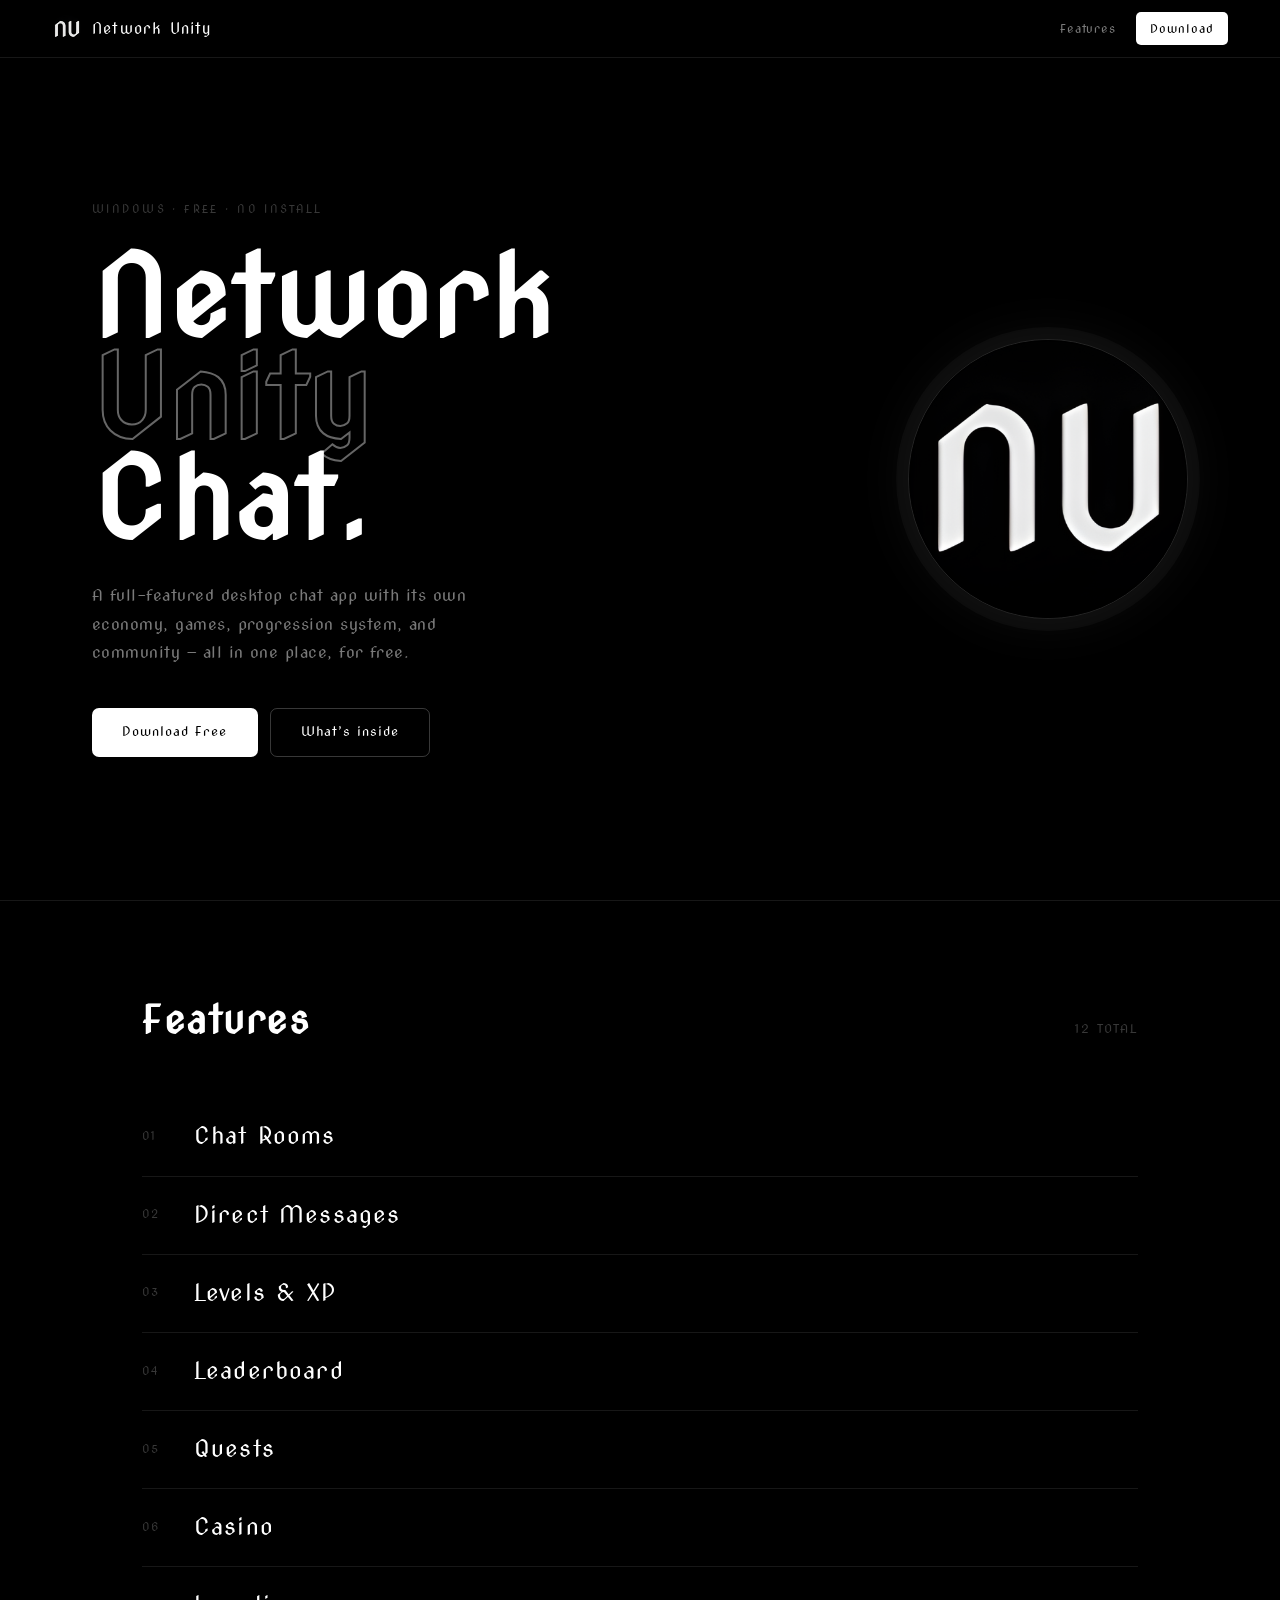
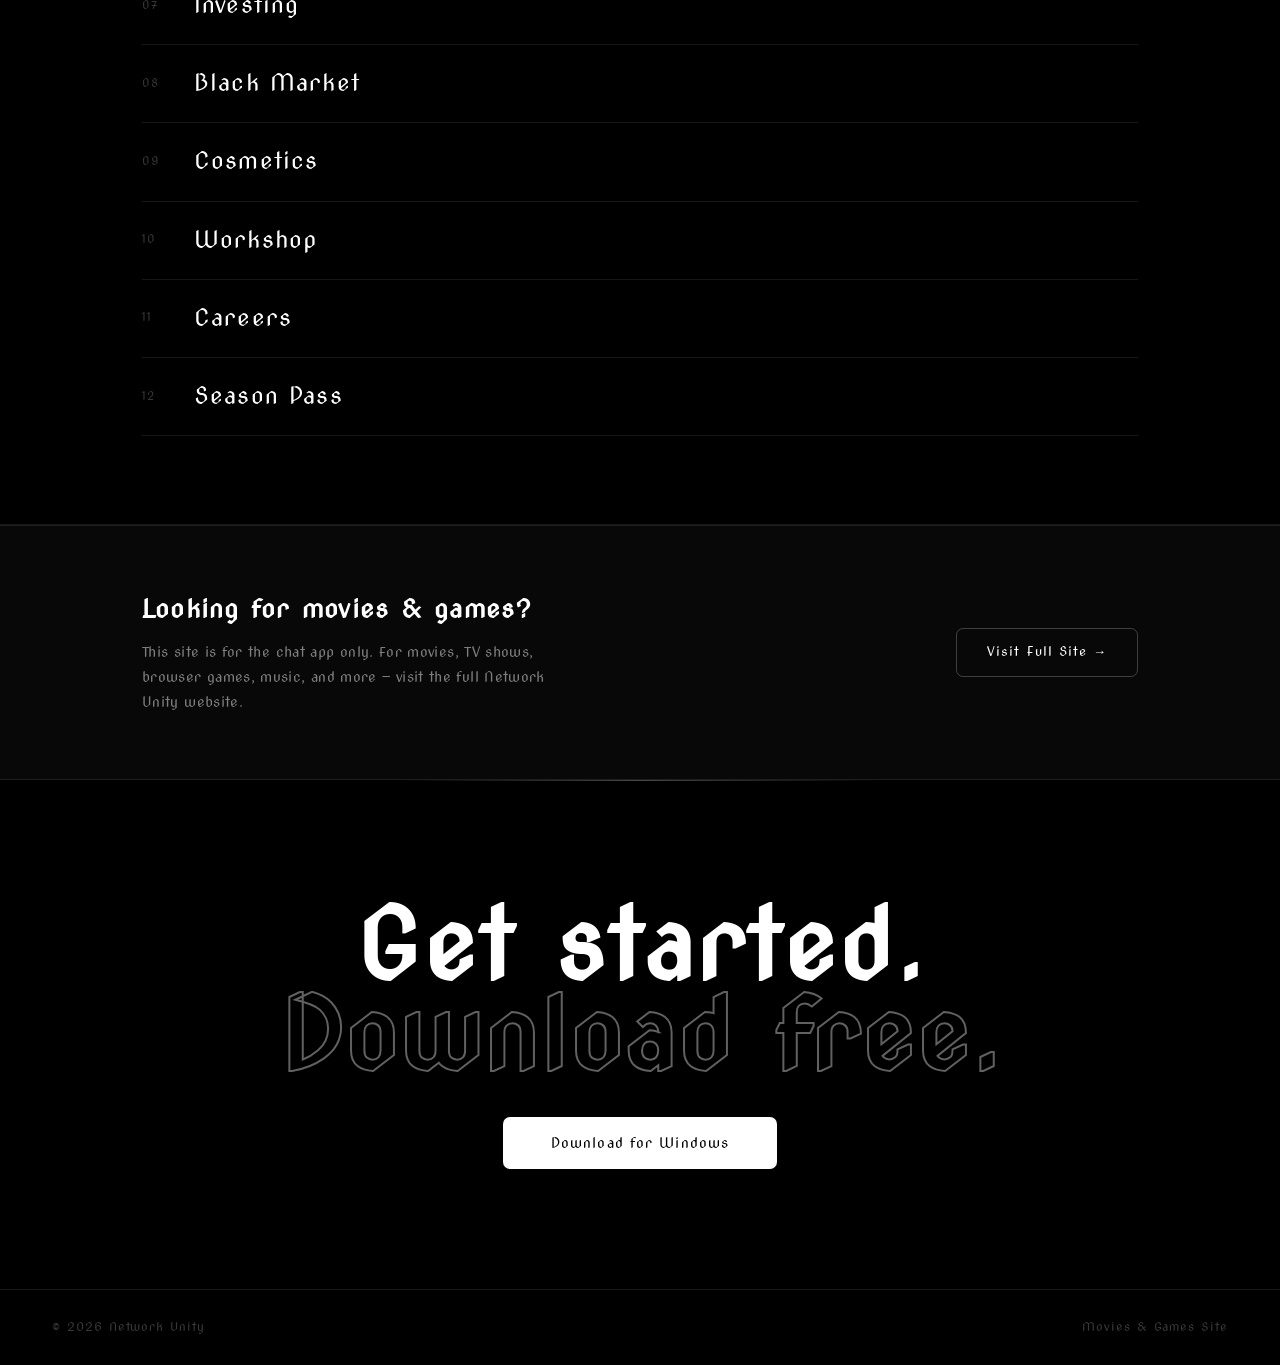
==== commit 0d086470: "Improve visuals, remove restricted network mentions Proper split hero with logo, large interactive f" ====
--- a/index.html
+++ b/index.html
@@ -4,7 +4,7 @@
   <meta charset="UTF-8">
   <meta name="viewport" content="width=device-width, initial-scale=1.0">
   <title>Network Unity Chat</title>
-  <meta name="description" content="A desktop chat app that runs on any network. Levels, quests, casino, investing, and more.">
+  <meta name="description" content="A desktop chat app with its own economy, games, and community.">
   <meta property="og:title" content="Network Unity Chat">
   <meta property="og:image" content="assets/logo.jpg">
   <link rel="icon" type="image/jpeg" href="assets/logo.jpg">
@@ -12,7 +12,6 @@
 </head>
 <body>
 
-<!-- Nav -->
 <nav>
   <a class="nav-logo" href="index.html">
     <img src="assets/logo.jpg" alt="NU">
@@ -26,118 +25,110 @@
 
 <!-- Hero -->
 <section class="hero">
-  <img class="hero-bg-logo" src="assets/logo.jpg" alt="">
-  <div class="hero-inner">
+  <div class="hero-left">
     <span class="hero-kicker">Windows &middot; Free &middot; No install</span>
     <h1>
       Network
-      <span class="outline">Unity</span>
+      <span class="hollow">Unity</span>
       Chat.
     </h1>
     <p class="hero-desc">
-      A desktop app built for chatting on school Wi-Fi, public hotspots,
-      and any network that tries to block you. Its own economy, its own
-      games, its own community.
+      A full-featured desktop chat app with its own economy,
+      games, progression system, and community — all in one place,
+      for free.
     </p>
     <div class="hero-btns">
       <a href="download.html" class="btn btn-white">Download Free</a>
       <a href="#features" class="btn btn-outline">What&rsquo;s inside</a>
     </div>
   </div>
-</section>
-
-<hr>
-
-<!-- Statement -->
-<section class="statement">
-  <div class="wrap">
-    <p class="line line-bright">Runs on restricted networks.</p>
-    <p class="line line-dim">No install. No admin rights needed.</p>
-    <p class="line line-dim">Works anywhere you can open a file.</p>
+  <div class="hero-right">
+    <img class="hero-logo" src="assets/logo.jpg" alt="Network Unity">
   </div>
 </section>
 
 <hr>
 
 <!-- Features -->
-<section id="features">
-  <div class="wrap">
-    <p class="features-title">12 Features</p>
+<section class="features" id="features">
+  <div class="features-header">
+    <h2>Features</h2>
+    <span>12 total</span>
+  </div>
 
-    <div class="feat-row">
-      <span class="feat-num">01</span>
-      <span class="feat-name">Chat Rooms</span>
-      <span class="feat-desc">Real-time rooms with reactions, pinned messages, and staff moderation.</span>
-    </div>
-    <div class="feat-row">
-      <span class="feat-num">02</span>
-      <span class="feat-name">Direct Messages</span>
-      <span class="feat-desc">Private conversations with anyone on the platform.</span>
-    </div>
-    <div class="feat-row">
-      <span class="feat-num">03</span>
-      <span class="feat-name">Levels &amp; XP</span>
-      <span class="feat-desc">Earn XP through activity and rank up your profile.</span>
-    </div>
-    <div class="feat-row">
-      <span class="feat-num">04</span>
-      <span class="feat-name">Leaderboard</span>
-      <span class="feat-desc">See where you stand against the whole community in XP, coins, and activity.</span>
-    </div>
-    <div class="feat-row">
-      <span class="feat-num">05</span>
-      <span class="feat-name">Quests</span>
-      <span class="feat-desc">Daily and weekly goals that keep things interesting and reward you for showing up.</span>
-    </div>
-    <div class="feat-row">
-      <span class="feat-num">06</span>
-      <span class="feat-name">Casino</span>
-      <span class="feat-desc">Built-in games to bet in-app currency on. Blackjack, slots, and more.</span>
-    </div>
-    <div class="feat-row">
-      <span class="feat-num">07</span>
-      <span class="feat-name">Investing</span>
-      <span class="feat-desc">Put your coins into the in-app economy and watch them grow.</span>
-    </div>
-    <div class="feat-row">
-      <span class="feat-num">08</span>
-      <span class="feat-name">Black Market</span>
-      <span class="feat-desc">Rare items and deals that don&rsquo;t appear in the regular shop.</span>
-    </div>
-    <div class="feat-row">
-      <span class="feat-num">09</span>
-      <span class="feat-name">Cosmetics</span>
-      <span class="feat-desc">Banners, badges, name colours, and profile frames to make your account yours.</span>
-    </div>
-    <div class="feat-row">
-      <span class="feat-num">10</span>
-      <span class="feat-name">Workshop</span>
-      <span class="feat-desc">Create custom cosmetics and trade them with other users.</span>
-    </div>
-    <div class="feat-row">
-      <span class="feat-num">11</span>
-      <span class="feat-name">Careers</span>
-      <span class="feat-desc">In-app jobs that earn passive currency and unlock exclusive perks.</span>
-    </div>
-    <div class="feat-row">
-      <span class="feat-num">12</span>
-      <span class="feat-name">Season Pass</span>
-      <span class="feat-desc">Seasonal rewards and exclusive cosmetics available only while the season runs.</span>
-    </div>
+  <div class="feat-item">
+    <span class="feat-n">01</span>
+    <span class="feat-name">Chat Rooms</span>
+    <span class="feat-tag">Real-time messaging</span>
+  </div>
+  <div class="feat-item">
+    <span class="feat-n">02</span>
+    <span class="feat-name">Direct Messages</span>
+    <span class="feat-tag">Private conversations</span>
+  </div>
+  <div class="feat-item">
+    <span class="feat-n">03</span>
+    <span class="feat-name">Levels &amp; XP</span>
+    <span class="feat-tag">Progression system</span>
+  </div>
+  <div class="feat-item">
+    <span class="feat-n">04</span>
+    <span class="feat-name">Leaderboard</span>
+    <span class="feat-tag">Community rankings</span>
+  </div>
+  <div class="feat-item">
+    <span class="feat-n">05</span>
+    <span class="feat-name">Quests</span>
+    <span class="feat-tag">Daily &amp; weekly goals</span>
+  </div>
+  <div class="feat-item">
+    <span class="feat-n">06</span>
+    <span class="feat-name">Casino</span>
+    <span class="feat-tag">In-app games</span>
+  </div>
+  <div class="feat-item">
+    <span class="feat-n">07</span>
+    <span class="feat-name">Investing</span>
+    <span class="feat-tag">In-app economy</span>
+  </div>
+  <div class="feat-item">
+    <span class="feat-n">08</span>
+    <span class="feat-name">Black Market</span>
+    <span class="feat-tag">Rare items</span>
+  </div>
+  <div class="feat-item">
+    <span class="feat-n">09</span>
+    <span class="feat-name">Cosmetics</span>
+    <span class="feat-tag">Profile customisation</span>
+  </div>
+  <div class="feat-item">
+    <span class="feat-n">10</span>
+    <span class="feat-name">Workshop</span>
+    <span class="feat-tag">Create &amp; trade</span>
+  </div>
+  <div class="feat-item">
+    <span class="feat-n">11</span>
+    <span class="feat-name">Careers</span>
+    <span class="feat-tag">Passive income</span>
+  </div>
+  <div class="feat-item">
+    <span class="feat-n">12</span>
+    <span class="feat-name">Season Pass</span>
+    <span class="feat-tag">Seasonal rewards</span>
+  </div>
 
-  </div>
 </section>
 
 <hr>
 
 <!-- Elsewhere -->
-<section class="elsewhere">
-  <div class="wrap">
-    <div class="elsewhere-text">
-      <h3>This app is chat only.</h3>
+<div class="elsewhere">
+  <div class="inner">
+    <div class="elsewhere-copy">
+      <h3>Looking for movies &amp; games?</h3>
       <p>
-        For movies, TV shows, browser games, music, manga, and more &mdash;
-        all accessible on restricted networks &mdash; visit the full Network Unity website.
+        This site is for the chat app only. For movies, TV shows, browser games,
+        music, and more — visit the full Network Unity website.
       </p>
     </div>
     <a
@@ -149,21 +140,20 @@
       Visit Full Site &rarr;
     </a>
   </div>
-</section>
+</div>
 
 <!-- CTA -->
-<div class="cta-strip">
+<div class="cta">
   <h2>
-    Ready to join?
-    <span class="outline">Download free.</span>
+    Get started.
+    <span class="hollow">Download free.</span>
   </h2>
-  <p>No install. No cost. Windows 10 &amp; 11.</p>
-  <a href="download.html" class="btn btn-white" style="font-size:14px;padding:15px 44px;">Download for Windows</a>
+  <a href="download.html" class="btn btn-white" style="font-size:14px;padding:15px 48px;">Download for Windows</a>
 </div>
 
 <footer>
   <span>&copy; 2026 Network Unity</span>
-  <a href="https://sites.google.com/view/novasremade/home" target="_blank" rel="noopener">Movies &amp; Games Site &rarr;</a>
+  <a href="https://sites.google.com/view/novasremade/home" target="_blank" rel="noopener">Movies &amp; Games Site</a>
 </footer>
 
 </body>
--- a/assets/style.css
+++ b/assets/style.css
@@ -4,17 +4,15 @@
 
 :root {
   --bg:    #000;
+  --s1:    #080808;
   --white: #fff;
-  --dim:   rgba(255,255,255,.5);
-  --dim2:  rgba(255,255,255,.24);
-  --line:  rgba(255,255,255,.10);
+  --dim:   rgba(255,255,255,.48);
+  --dim2:  rgba(255,255,255,.22);
+  --line:  rgba(255,255,255,.09);
 }
 
 html { scroll-behavior: smooth; }
-
-*, input, button, textarea, select {
-  font-family: 'Nova Cut', cursive;
-}
+*, input, button, textarea, select { font-family: 'Nova Cut', cursive; }
 
 body {
   background: var(--bg);
@@ -26,527 +24,376 @@
 
 a { color: inherit; text-decoration: none; }
 
-/* ══════════════════════════════════════════
-   NAV
-══════════════════════════════════════════ */
+/* ── Nav ─────────────────────────────────────────── */
 nav {
   position: fixed; top: 0; left: 0; right: 0; z-index: 200;
-  height: 56px;
-  display: flex; align-items: center;
-  padding: 0 48px;
+  height: 58px;
+  display: flex; align-items: center;
+  padding: 0 52px;
   background: rgba(0,0,0,.96);
   border-bottom: 1px solid var(--line);
 }
 .nav-logo {
   display: flex; align-items: center; gap: 10px;
-  font-size: 15px; letter-spacing: .08em;
-  color: var(--white);
-}
-.nav-logo img {
-  width: 30px; height: 30px;
-  border-radius: 50%; object-fit: cover;
-}
-.nav-right { margin-left: auto; display: flex; align-items: center; gap: 8px; }
+  font-size: 15px; letter-spacing: .08em; color: var(--white);
+}
+.nav-logo img { width: 30px; height: 30px; border-radius: 50%; object-fit: cover; }
+.nav-right { margin-left: auto; display: flex; align-items: center; gap: 6px; }
 .nav-right a {
-  font-size: 12px; letter-spacing: .08em;
-  color: var(--dim);
+  font-size: 12px; letter-spacing: .08em; color: var(--dim);
   padding: 7px 14px; border-radius: 5px;
   transition: color .12s, background .12s;
 }
 .nav-right a:hover { color: var(--white); background: rgba(255,255,255,.07); }
-.nav-dl {
-  background: var(--white) !important;
-  color: #000 !important;
-  border-radius: 5px;
-}
-.nav-dl:hover { opacity: .82; background: var(--white) !important; }
-
-/* ══════════════════════════════════════════
-   HERO
-══════════════════════════════════════════ */
-.hero {
-  min-height: 100vh;
-  padding: 56px 48px 0;
-  display: flex;
-  flex-direction: column;
-  justify-content: center;
-  position: relative;
-  overflow: hidden;
-}
-
-/* big watermark logo in the background */
-.hero-bg-logo {
-  position: absolute;
-  right: -40px; top: 50%;
-  transform: translateY(-50%);
-  width: min(520px, 55vw);
-  height: min(520px, 55vw);
-  border-radius: 50%;
-  object-fit: cover;
-  opacity: .06;
-  pointer-events: none;
-  user-select: none;
-}
-
-.hero-inner {
-  max-width: 700px;
-  position: relative;
-  z-index: 1;
-  padding: 80px 0 80px;
-}
-
-.hero-kicker {
-  font-size: 11px;
-  letter-spacing: .22em;
-  text-transform: uppercase;
-  color: var(--dim2);
-  margin-bottom: 30px;
-  display: block;
-}
-
-.hero-inner h1 {
-  font-size: clamp(4rem, 9vw, 8rem);
-  line-height: .95;
-  letter-spacing: .02em;
-  color: var(--white);
-  margin-bottom: 36px;
-}
-
-.hero-inner h1 .outline {
-  display: block;
-  color: transparent;
-  -webkit-text-stroke: 2px rgba(255,255,255,.45);
-}
-
-.hero-desc {
-  font-size: 1rem;
-  color: var(--dim);
-  line-height: 1.8;
-  letter-spacing: .03em;
-  max-width: 440px;
-  margin-bottom: 40px;
-}
-
-.hero-btns { display: flex; gap: 12px; flex-wrap: wrap; }
-
-@media (max-width: 600px) {
-  .hero { padding: 56px 24px 0; }
-  .hero-inner { padding: 60px 0; }
-  .hero-inner h1 { font-size: clamp(3.2rem, 14vw, 5rem); }
-  .hero-bg-logo { display: none; }
-}
-
-/* ══════════════════════════════════════════
-   BUTTONS
-══════════════════════════════════════════ */
+.nav-dl { background: var(--white) !important; color: #000 !important; }
+.nav-dl:hover { opacity: .82 !important; }
+
+/* ── Buttons ─────────────────────────────────────── */
 .btn {
-  display: inline-flex; align-items: center;
-  padding: 13px 30px;
-  border-radius: 7px;
+  display: inline-flex; align-items: center; gap: 8px;
+  padding: 13px 30px; border-radius: 7px;
   font-size: 13px; letter-spacing: .08em;
   transition: opacity .12s, transform .1s;
   cursor: pointer; border: none; outline: none;
   text-decoration: none;
 }
 .btn:active { transform: scale(.97); }
-.btn-white { background: var(--white); color: #000; }
+.btn-white  { background: var(--white); color: #000; }
 .btn-white:hover { opacity: .82; }
 .btn-outline {
   background: transparent; color: var(--white);
   border: 1px solid rgba(255,255,255,.22);
 }
-.btn-outline:hover { border-color: rgba(255,255,255,.5); }
-
-/* ══════════════════════════════════════════
-   DIVIDER
-══════════════════════════════════════════ */
+.btn-outline:hover { border-color: rgba(255,255,255,.55); }
+
 hr { border: none; border-top: 1px solid var(--line); }
 
-/* ══════════════════════════════════════════
-   SECTIONS — shared wrapper
-══════════════════════════════════════════ */
-.wrap {
-  max-width: 1100px;
+/* ── Hero ────────────────────────────────────────── */
+.hero {
+  min-height: 100vh;
+  display: flex; align-items: center;
+  padding: 58px 52px 0;
+  gap: 60px;
+  max-width: 1200px;
   margin: 0 auto;
-  padding: 88px 48px;
-}
-@media (max-width: 600px) { .wrap { padding: 64px 24px; } }
-
-/* ══════════════════════════════════════════
-   STATEMENT BAND
-══════════════════════════════════════════ */
-.statement .wrap {
-  display: flex;
-  flex-direction: column;
-  gap: 6px;
-}
-.statement .line {
-  font-size: clamp(1.6rem, 3.5vw, 2.8rem);
-  letter-spacing: .03em;
-  line-height: 1.2;
-}
-.statement .line-bright { color: var(--white); }
-.statement .line-dim    { color: var(--dim2); }
-
-/* ══════════════════════════════════════════
-   FEATURES
-══════════════════════════════════════════ */
-.features-title {
-  font-size: 11px;
-  letter-spacing: .22em;
-  text-transform: uppercase;
-  color: var(--dim2);
-  margin-bottom: 40px;
-}
-
-.feat-row {
-  display: grid;
-  grid-template-columns: 52px 1fr 1.8fr;
-  gap: 0 40px;
-  align-items: baseline;
-  padding: 22px 0;
+}
+
+.hero-left { flex: 1; min-width: 0; }
+
+.hero-kicker {
+  font-size: 11px; letter-spacing: .22em; text-transform: uppercase;
+  color: var(--dim2); margin-bottom: 28px; display: block;
+}
+
+.hero-left h1 {
+  font-size: clamp(3.8rem, 8.5vw, 8rem);
+  line-height: .93; letter-spacing: .02em;
+  color: var(--white); margin-bottom: 32px;
+}
+.hero-left h1 .hollow {
+  display: block; color: transparent;
+  -webkit-text-stroke: 2px rgba(255,255,255,.4);
+}
+
+.hero-desc {
+  font-size: .98rem; color: var(--dim);
+  line-height: 1.82; letter-spacing: .03em;
+  max-width: 400px; margin-bottom: 40px;
+}
+
+.hero-btns { display: flex; gap: 12px; flex-wrap: wrap; }
+
+.hero-right {
+  flex-shrink: 0;
+  display: flex; align-items: center; justify-content: center;
+}
+.hero-logo {
+  width: clamp(180px, 22vw, 280px);
+  height: clamp(180px, 22vw, 280px);
+  border-radius: 50%; object-fit: cover;
+  border: 1px solid rgba(255,255,255,.14);
+  box-shadow:
+    0 0 0 12px rgba(255,255,255,.03),
+    0 0 60px rgba(255,255,255,.06),
+    0 32px 80px rgba(0,0,0,.9);
+}
+
+@media (max-width: 820px) {
+  .hero { flex-direction: column-reverse; align-items: flex-start; padding-top: 100px; gap: 32px; }
+  .hero-logo { width: 120px; height: 120px; }
+  .hero-left h1 { font-size: clamp(3rem, 13vw, 5rem); }
+  .hero-desc { max-width: 100%; }
+}
+@media (max-width: 520px) {
+  .hero { padding-left: 24px; padding-right: 24px; }
+}
+
+/* ── Features ────────────────────────────────────── */
+.features {
+  max-width: 1100px; margin: 0 auto;
+  padding: 88px 52px;
+}
+@media (max-width: 520px) { .features { padding: 64px 24px; } }
+
+.features-header {
+  display: flex; align-items: baseline;
+  justify-content: space-between;
+  margin-bottom: 48px;
+}
+.features-header h2 {
+  font-size: clamp(1.6rem, 3vw, 2.4rem);
+  letter-spacing: .04em;
+}
+.features-header span {
+  font-size: .75rem; letter-spacing: .16em;
+  text-transform: uppercase; color: var(--dim2);
+}
+
+.feat-item {
+  display: flex; align-items: center;
+  gap: 28px; padding: 20px 0;
   border-bottom: 1px solid var(--line);
-}
-.feat-row:first-of-type { border-top: 1px solid var(--line); }
-
-.feat-num {
-  font-size: 11px;
-  letter-spacing: .08em;
-  color: var(--dim2);
-  padding-top: 2px;
+  transition: padding-left .18s ease;
+  cursor: default;
+}
+.feat-item:first-of-type { border-top: 1px solid var(--line); }
+.feat-item:hover { padding-left: 10px; }
+
+.feat-n {
+  font-size: 11px; letter-spacing: .08em; color: var(--dim2);
+  flex-shrink: 0; width: 24px;
 }
 .feat-name {
-  font-size: 1.05rem;
-  letter-spacing: .06em;
-  color: var(--white);
-}
-.feat-desc {
-  font-size: .88rem;
-  color: var(--dim);
-  letter-spacing: .025em;
-  line-height: 1.65;
-}
-
-@media (max-width: 720px) {
-  .feat-row {
-    grid-template-columns: 36px 1fr;
-    grid-template-rows: auto auto;
-    row-gap: 5px;
-    padding: 18px 0;
-  }
-  .feat-num  { grid-column: 1; grid-row: 1; align-self: start; padding-top: 4px; }
-  .feat-name { grid-column: 2; grid-row: 1; }
-  .feat-desc { grid-column: 2; grid-row: 2; font-size: .82rem; }
-}
-
-/* ══════════════════════════════════════════
-   ELSEWHERE
-══════════════════════════════════════════ */
+  font-size: clamp(1.05rem, 2vw, 1.45rem);
+  letter-spacing: .05em; color: var(--white);
+  flex: 1;
+}
+.feat-tag {
+  font-size: .72rem; letter-spacing: .1em; text-transform: uppercase;
+  color: var(--dim2); flex-shrink: 0;
+  display: none;
+}
+.feat-item:hover .feat-tag { display: block; }
+
+@media (max-width: 600px) {
+  .feat-item { gap: 16px; }
+  .feat-name { font-size: 1rem; }
+  .feat-tag { display: none !important; }
+}
+
+/* ── Elsewhere ───────────────────────────────────── */
 .elsewhere {
-  background: #080808;
+  background: var(--s1);
   border-top: 1px solid var(--line);
   border-bottom: 1px solid var(--line);
 }
-.elsewhere .wrap {
-  display: flex;
-  align-items: center;
+.elsewhere .inner {
+  max-width: 1100px; margin: 0 auto;
+  padding: 64px 52px;
+  display: flex; align-items: center;
   justify-content: space-between;
-  gap: 32px;
-  flex-wrap: wrap;
-  padding-top: 52px;
-  padding-bottom: 52px;
-}
-.elsewhere-text h3 {
-  font-size: clamp(1.1rem, 2.5vw, 1.6rem);
-  letter-spacing: .05em;
-  margin-bottom: 8px;
-}
-.elsewhere-text p {
-  font-size: .88rem;
-  color: var(--dim);
-  letter-spacing: .025em;
-  line-height: 1.7;
-  max-width: 420px;
-}
-
-/* ══════════════════════════════════════════
-   CTA STRIP
-══════════════════════════════════════════ */
-.cta-strip {
+  gap: 40px; flex-wrap: wrap;
+}
+@media (max-width: 520px) { .elsewhere .inner { padding: 52px 24px; } }
+
+.elsewhere-copy h3 {
+  font-size: clamp(1.1rem, 2.5vw, 1.55rem);
+  letter-spacing: .05em; margin-bottom: 10px;
+}
+.elsewhere-copy p {
+  font-size: .9rem; color: var(--dim);
+  letter-spacing: .025em; line-height: 1.75;
+  max-width: 440px;
+}
+
+/* ── CTA ─────────────────────────────────────────── */
+.cta {
   text-align: center;
-  padding: 110px 48px;
-  position: relative;
-  overflow: hidden;
-}
-/* subtle glow at top */
-.cta-strip::before {
+  padding: 120px 52px;
+  position: relative; overflow: hidden;
+}
+.cta::before {
   content: '';
   position: absolute; top: 0; left: 50%; transform: translateX(-50%);
-  width: 400px; height: 1px;
-  background: linear-gradient(90deg, transparent, rgba(255,255,255,.35), transparent);
-}
-.cta-strip h2 {
-  font-size: clamp(2.8rem, 7vw, 6rem);
-  letter-spacing: .03em;
-  line-height: 1;
-  margin-bottom: 12px;
-}
-.cta-strip h2 .outline {
-  display: block;
-  color: transparent;
+  width: 480px; height: 1px;
+  background: linear-gradient(90deg, transparent, rgba(255,255,255,.28), transparent);
+}
+.cta h2 {
+  font-size: clamp(3rem, 7.5vw, 6.5rem);
+  line-height: .94; letter-spacing: .02em;
+  margin-bottom: 36px;
+}
+.cta h2 .hollow {
+  display: block; color: transparent;
   -webkit-text-stroke: 2px rgba(255,255,255,.38);
 }
-.cta-strip p {
-  font-size: .9rem;
-  color: var(--dim);
-  letter-spacing: .04em;
-  margin-bottom: 36px;
-}
-
-@media (max-width: 600px) { .cta-strip { padding: 80px 24px; } }
-
-/* ══════════════════════════════════════════
-   FOOTER
-══════════════════════════════════════════ */
+
+@media (max-width: 520px) { .cta { padding: 80px 24px; } }
+
+/* ── Footer ──────────────────────────────────────── */
 footer {
-  padding: 26px 48px;
+  padding: 28px 52px;
   border-top: 1px solid var(--line);
-  display: flex;
+  display: flex; align-items: center;
   justify-content: space-between;
-  align-items: center;
-  flex-wrap: wrap;
-  gap: 12px;
-  font-size: .75rem;
-  letter-spacing: .08em;
-  color: var(--dim2);
+  flex-wrap: wrap; gap: 12px;
+  font-size: .74rem; letter-spacing: .08em; color: var(--dim2);
 }
 footer a {
   color: var(--dim2);
   text-decoration: underline;
+  text-decoration-color: transparent;
   text-underline-offset: 3px;
-  text-decoration-color: transparent;
   transition: color .12s, text-decoration-color .12s;
 }
 footer a:hover { color: var(--white); text-decoration-color: rgba(255,255,255,.4); }
-
-@media (max-width: 600px) {
-  footer { padding: 24px; flex-direction: column; text-align: center; }
-}
-
-/* ══════════════════════════════════════════
+@media (max-width: 520px) { footer { padding: 24px; flex-direction: column; text-align: center; } }
+
+/* ══════════════════════════════════════════════════
    DOWNLOAD PAGE
-══════════════════════════════════════════ */
+══════════════════════════════════════════════════ */
 .dl-hero {
-  padding: 140px 48px 72px;
-  max-width: 960px;
-  margin: 0 auto;
+  padding: 150px 52px 72px;
+  max-width: 980px; margin: 0 auto;
 }
 .dl-hero h1 {
-  font-size: clamp(3rem, 7.5vw, 6.5rem);
-  letter-spacing: .02em;
-  line-height: .95;
-  margin-bottom: 18px;
-}
-.dl-hero h1 .outline {
-  display: block;
-  color: transparent;
-  -webkit-text-stroke: 2px rgba(255,255,255,.42);
+  font-size: clamp(3.2rem, 8vw, 7rem);
+  line-height: .93; letter-spacing: .02em; margin-bottom: 18px;
+}
+.dl-hero h1 .hollow {
+  display: block; color: transparent;
+  -webkit-text-stroke: 2px rgba(255,255,255,.4);
 }
 .dl-hero-sub {
-  font-size: .9rem;
-  color: var(--dim2);
-  letter-spacing: .1em;
-  text-transform: uppercase;
-  font-size: 11px;
+  font-size: 11px; letter-spacing: .18em;
+  text-transform: uppercase; color: var(--dim2);
 }
 
 .dl-cards {
-  max-width: 960px;
-  margin: 0 auto;
-  padding: 0 48px 72px;
-  display: grid;
-  grid-template-columns: 1fr 1fr;
-  gap: 14px;
+  max-width: 980px; margin: 0 auto;
+  padding: 0 52px 80px;
+  display: grid; grid-template-columns: 1fr 1fr; gap: 14px;
 }
 @media (max-width: 640px) {
+  .dl-hero { padding: 120px 24px 56px; }
   .dl-cards { grid-template-columns: 1fr; padding-left: 24px; padding-right: 24px; }
-  .dl-hero { padding: 120px 24px 56px; }
 }
 
 .dl-card {
+  background: var(--s1);
+  border: 1px solid var(--line);
+  border-radius: 16px; padding: 32px 28px;
+  display: flex; flex-direction: column; gap: 20px;
+}
+.dl-card.primary {
+  border-color: rgba(255,255,255,.22);
   background: #0d0d0d;
-  border: 1px solid rgba(255,255,255,.10);
-  border-radius: 16px;
-  padding: 32px 28px;
-  display: flex;
-  flex-direction: column;
-  gap: 22px;
-}
-.dl-card.hi {
-  border-color: rgba(255,255,255,.25);
-  background: #101010;
-}
-
-.dl-card-top-label {
-  font-size: 10px;
-  letter-spacing: .18em;
-  text-transform: uppercase;
-  color: var(--dim2);
-}
-.dl-card h3 {
-  font-size: 1.15rem;
-  letter-spacing: .07em;
-  margin-top: 6px;
-}
-
-.dl-feats {
+}
+
+.dl-card-label {
+  font-size: 10px; letter-spacing: .16em;
+  text-transform: uppercase; color: var(--dim2);
+}
+.dl-card h3 { font-size: 1.15rem; letter-spacing: .07em; margin-top: 4px; }
+
+.dl-list {
   list-style: none;
-  display: flex;
-  flex-direction: column;
-  gap: 11px;
-}
-.dl-feats li {
-  font-size: .86rem;
-  color: var(--dim);
-  letter-spacing: .025em;
-  line-height: 1.5;
-  padding-left: 16px;
-  position: relative;
-}
-.dl-feats li::before {
-  content: '—';
-  position: absolute; left: 0;
-  color: rgba(255,255,255,.3);
-}
-
-.dl-note {
-  font-size: .76rem;
-  color: var(--dim2);
-  letter-spacing: .03em;
-  line-height: 1.7;
-  margin-top: auto;
-}
-
-.btn-download {
+  display: flex; flex-direction: column; gap: 11px;
+}
+.dl-list li {
+  font-size: .88rem; color: var(--dim);
+  letter-spacing: .025em; line-height: 1.5;
+  padding-left: 18px; position: relative;
+}
+.dl-list li::before { content: '—'; position: absolute; left: 0; color: var(--dim2); }
+
+.dl-card-note {
+  font-size: .76rem; color: var(--dim2);
+  letter-spacing: .03em; line-height: 1.7; margin-top: auto;
+}
+
+.btn-dl {
   display: flex; align-items: center; justify-content: center;
   padding: 15px 20px;
   background: var(--white); color: #000;
-  border-radius: 9px;
-  font-size: 13px; letter-spacing: .08em;
-  transition: opacity .12s;
-  margin-top: auto;
-}
-.btn-download:hover { opacity: .82; }
+  border-radius: 9px; font-size: 13px; letter-spacing: .08em;
+  transition: opacity .12s; margin-top: auto;
+}
+.btn-dl:hover { opacity: .82; }
 
 .btn-alt {
   display: flex; align-items: center; justify-content: center;
   padding: 13px 20px;
   color: var(--dim);
   border: 1px solid rgba(255,255,255,.14);
-  border-radius: 9px;
-  font-size: 12px; letter-spacing: .06em;
-  transition: color .12s, border-color .12s;
-  margin-top: auto;
+  border-radius: 9px; font-size: 12px; letter-spacing: .06em;
+  transition: color .12s, border-color .12s; margin-top: auto;
 }
 .btn-alt:hover { color: var(--white); border-color: rgba(255,255,255,.36); }
 
 /* ── Install steps ── */
 .dl-section {
-  max-width: 960px;
-  margin: 0 auto;
-  padding: 0 48px 72px;
-}
-@media (max-width: 600px) { .dl-section { padding-left: 24px; padding-right: 24px; } }
-
-.dl-section-title {
-  font-size: 11px;
-  letter-spacing: .22em;
-  text-transform: uppercase;
-  color: var(--dim2);
-  margin-bottom: 36px;
-}
-
-.step-list {
-  display: flex;
-  flex-direction: column;
-}
+  max-width: 980px; margin: 0 auto;
+  padding: 56px 52px 72px;
+}
+@media (max-width: 520px) { .dl-section { padding-left: 24px; padding-right: 24px; } }
+
+.dl-section-label {
+  font-size: 11px; letter-spacing: .22em;
+  text-transform: uppercase; color: var(--dim2); margin-bottom: 40px;
+}
+
+.step-list { display: flex; flex-direction: column; }
 .step {
-  display: flex;
-  gap: 32px;
-  padding: 24px 0;
+  display: flex; gap: 32px; padding: 24px 0;
   border-bottom: 1px solid var(--line);
+  transition: padding-left .15s;
 }
 .step:first-child { border-top: 1px solid var(--line); }
-.step-n {
-  font-size: 11px;
-  letter-spacing: .06em;
-  color: var(--dim2);
-  flex-shrink: 0;
-  padding-top: 3px;
-  width: 20px;
-}
-.step-body h4 { font-size: 1rem; letter-spacing: .06em; margin-bottom: 7px; }
-.step-body p  { font-size: .88rem; color: var(--dim); letter-spacing: .025em; line-height: 1.7; }
+.step:hover { padding-left: 6px; }
+.step-n { font-size: 11px; letter-spacing: .06em; color: var(--dim2); flex-shrink: 0; padding-top: 3px; width: 20px; }
+.step-body h4 { font-size: 1rem; letter-spacing: .06em; margin-bottom: 8px; }
+.step-body p  { font-size: .88rem; color: var(--dim); letter-spacing: .025em; line-height: 1.75; }
 .step-body p b { color: var(--white); }
 
 /* ── SmartScreen ── */
 .ss-box {
-  border: 1px solid var(--line);
-  border-radius: 12px;
-  overflow: hidden;
-  margin-bottom: 14px;
+  border: 1px solid var(--line); border-radius: 13px;
+  overflow: hidden; margin-bottom: 14px;
 }
 .ss-box-head {
-  padding: 18px 24px;
-  border-bottom: 1px solid var(--line);
-  display: flex;
-  align-items: baseline;
-  justify-content: space-between;
-  gap: 12px;
-  flex-wrap: wrap;
+  padding: 18px 26px; border-bottom: 1px solid var(--line);
+  display: flex; align-items: baseline;
+  justify-content: space-between; gap: 12px; flex-wrap: wrap;
+  background: rgba(255,255,255,.02);
 }
 .ss-box-head h4 { font-size: .95rem; letter-spacing: .06em; }
-.ss-box-head span { font-size: .75rem; color: var(--dim2); letter-spacing: .04em; }
+.ss-box-head span { font-size: .74rem; color: var(--dim2); letter-spacing: .04em; }
 .ss-box-body {
-  padding: 22px 24px;
-  font-size: .88rem;
-  color: var(--dim);
-  line-height: 1.75;
-  letter-spacing: .025em;
+  padding: 22px 26px;
+  font-size: .88rem; color: var(--dim);
+  line-height: 1.8; letter-spacing: .025em;
 }
 .ss-box-body p + p { margin-top: 12px; }
 .ss-box-body b { color: var(--white); }
-.ss-num-list {
-  margin-top: 16px;
-  list-style: none;
-  display: flex;
-  flex-direction: column;
-  gap: 11px;
-}
-.ss-num-list li {
-  padding-left: 20px;
-  position: relative;
-  font-size: .88rem;
-  color: var(--dim);
-  letter-spacing: .025em;
-  line-height: 1.65;
-}
-.ss-num-list li::before { content: attr(data-n); position: absolute; left: 0; color: var(--dim2); }
-.ss-num-list b { color: var(--white); }
+
+.ss-steps {
+  margin-top: 16px; list-style: none;
+  display: flex; flex-direction: column; gap: 12px;
+}
+.ss-steps li {
+  padding-left: 22px; position: relative;
+  font-size: .88rem; color: var(--dim);
+  letter-spacing: .025em; line-height: 1.65;
+}
+.ss-steps li::before { content: attr(data-n); position: absolute; left: 0; color: var(--dim2); }
+.ss-steps li b { color: var(--white); }
 
 .verify-strip {
-  display: flex;
-  align-items: center;
-  gap: 24px;
-  border: 1px solid rgba(255,255,255,.15);
-  border-radius: 12px;
-  padding: 24px 28px;
-  flex-wrap: wrap;
-  margin-top: 14px;
-}
-.verify-strip p {
-  flex: 1; min-width: 200px;
-  font-size: .88rem; color: var(--dim);
-  letter-spacing: .025em; line-height: 1.7;
-}
+  display: flex; align-items: center; gap: 24px;
+  border: 1px solid rgba(255,255,255,.14);
+  border-radius: 13px; padding: 26px 28px;
+  flex-wrap: wrap; margin-top: 14px;
+}
+.verify-strip p { flex: 1; min-width: 200px; font-size: .88rem; color: var(--dim); letter-spacing: .025em; line-height: 1.75; }
 .verify-strip b { color: var(--white); }
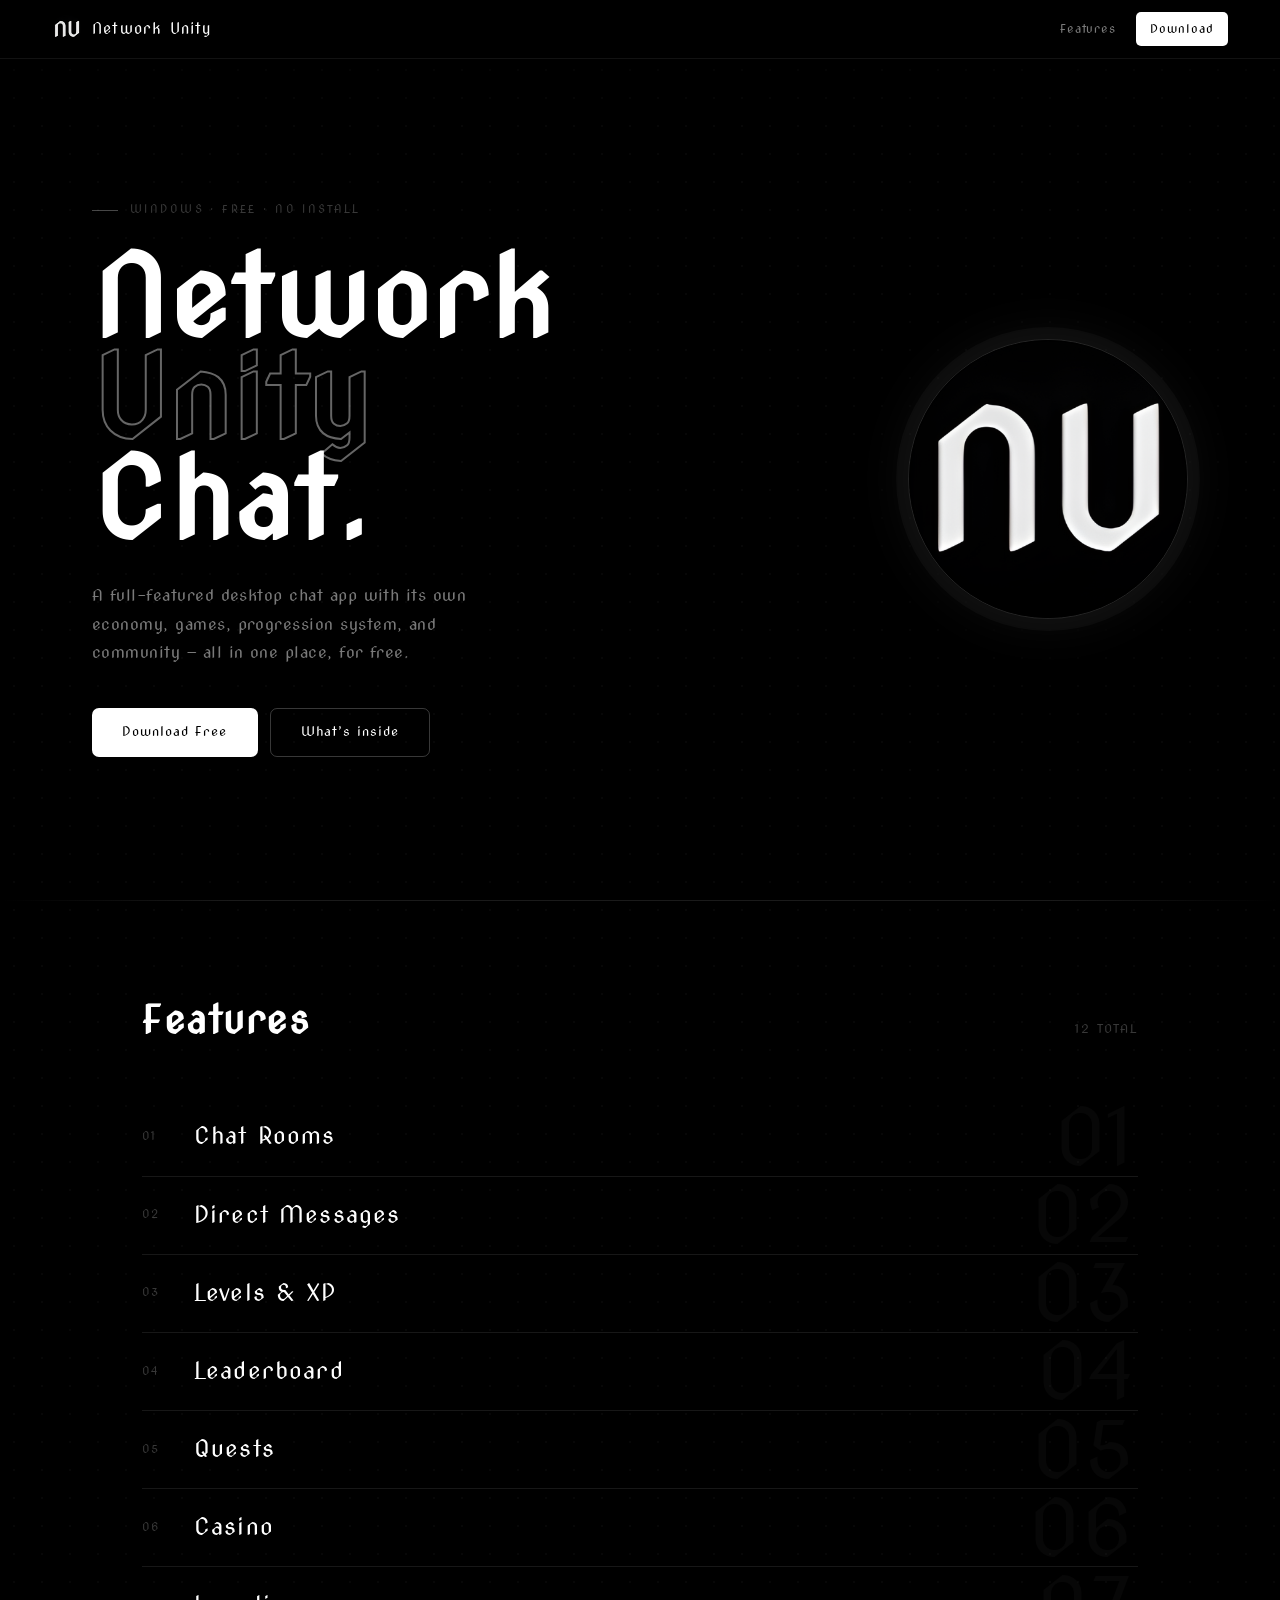
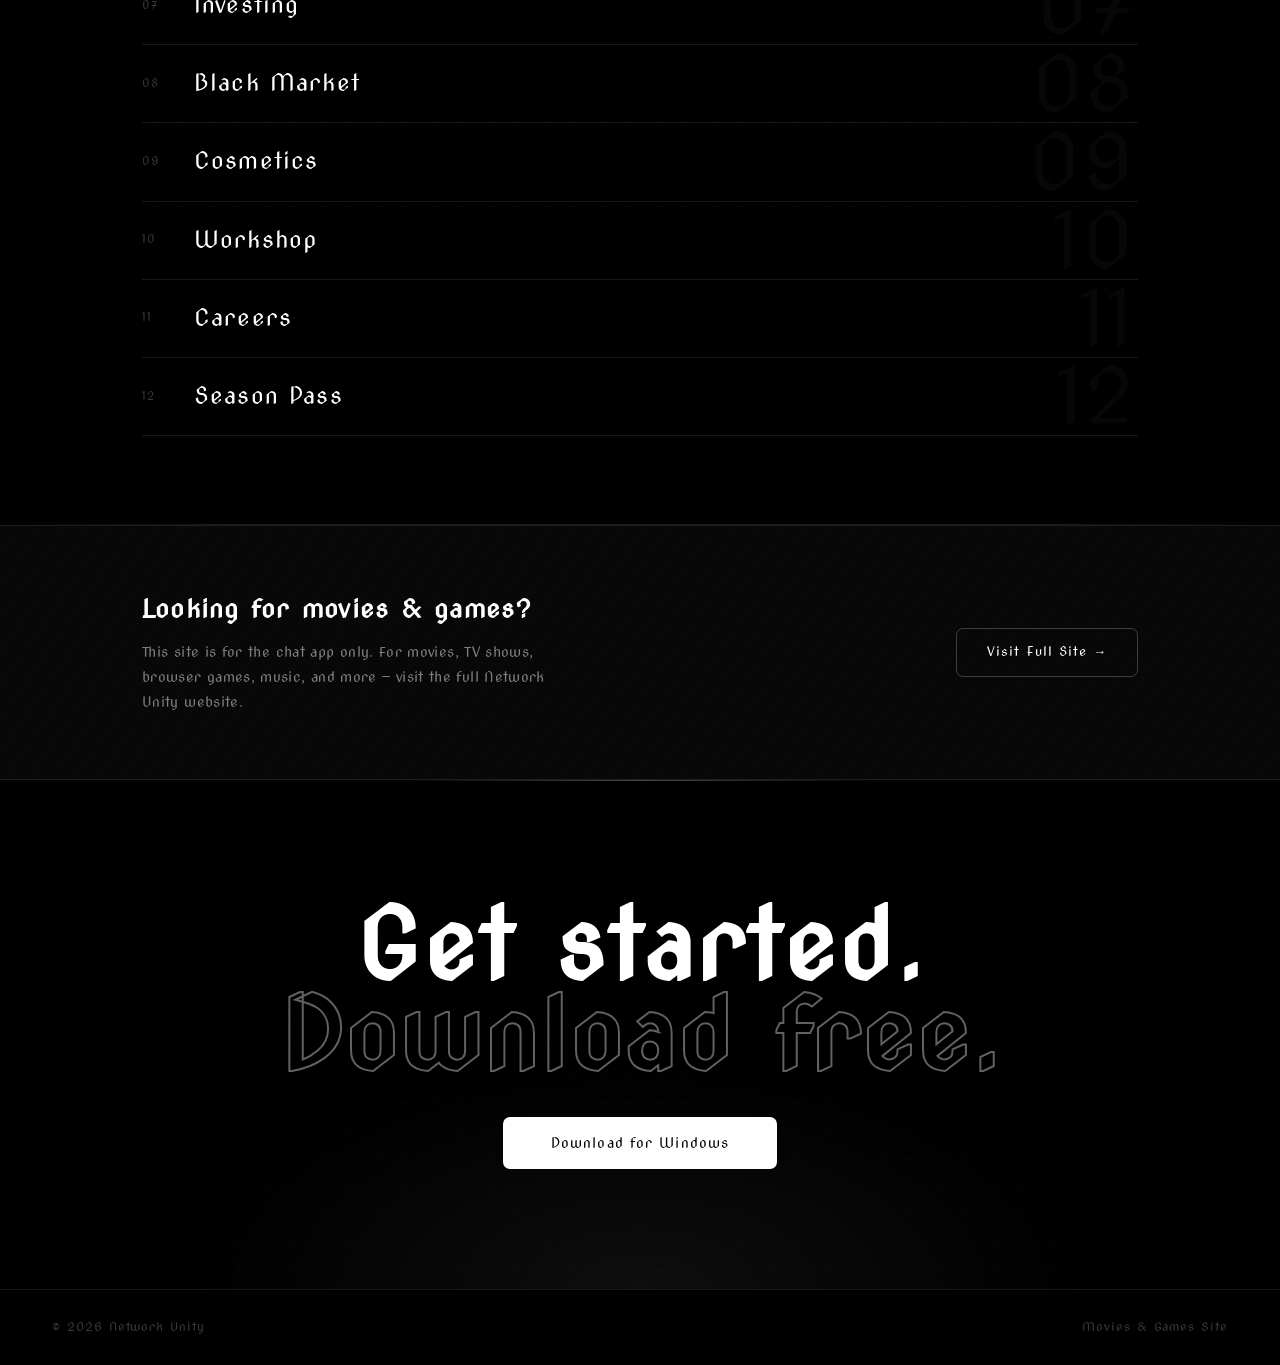
==== commit cbd19fc2: "Visual rework: texture, glow animation, ghost numbers, refined typography - Body: 28px dot-grid back" ====
--- a/index.html
+++ b/index.html
@@ -56,62 +56,62 @@
     <span>12 total</span>
   </div>
 
-  <div class="feat-item">
+  <div class="feat-item" data-n="01">
     <span class="feat-n">01</span>
     <span class="feat-name">Chat Rooms</span>
     <span class="feat-tag">Real-time messaging</span>
   </div>
-  <div class="feat-item">
+  <div class="feat-item" data-n="02">
     <span class="feat-n">02</span>
     <span class="feat-name">Direct Messages</span>
     <span class="feat-tag">Private conversations</span>
   </div>
-  <div class="feat-item">
+  <div class="feat-item" data-n="03">
     <span class="feat-n">03</span>
     <span class="feat-name">Levels &amp; XP</span>
     <span class="feat-tag">Progression system</span>
   </div>
-  <div class="feat-item">
+  <div class="feat-item" data-n="04">
     <span class="feat-n">04</span>
     <span class="feat-name">Leaderboard</span>
     <span class="feat-tag">Community rankings</span>
   </div>
-  <div class="feat-item">
+  <div class="feat-item" data-n="05">
     <span class="feat-n">05</span>
     <span class="feat-name">Quests</span>
     <span class="feat-tag">Daily &amp; weekly goals</span>
   </div>
-  <div class="feat-item">
+  <div class="feat-item" data-n="06">
     <span class="feat-n">06</span>
     <span class="feat-name">Casino</span>
     <span class="feat-tag">In-app games</span>
   </div>
-  <div class="feat-item">
+  <div class="feat-item" data-n="07">
     <span class="feat-n">07</span>
     <span class="feat-name">Investing</span>
     <span class="feat-tag">In-app economy</span>
   </div>
-  <div class="feat-item">
+  <div class="feat-item" data-n="08">
     <span class="feat-n">08</span>
     <span class="feat-name">Black Market</span>
     <span class="feat-tag">Rare items</span>
   </div>
-  <div class="feat-item">
+  <div class="feat-item" data-n="09">
     <span class="feat-n">09</span>
     <span class="feat-name">Cosmetics</span>
     <span class="feat-tag">Profile customisation</span>
   </div>
-  <div class="feat-item">
+  <div class="feat-item" data-n="10">
     <span class="feat-n">10</span>
     <span class="feat-name">Workshop</span>
     <span class="feat-tag">Create &amp; trade</span>
   </div>
-  <div class="feat-item">
+  <div class="feat-item" data-n="11">
     <span class="feat-n">11</span>
     <span class="feat-name">Careers</span>
     <span class="feat-tag">Passive income</span>
   </div>
-  <div class="feat-item">
+  <div class="feat-item" data-n="12">
     <span class="feat-n">12</span>
     <span class="feat-name">Season Pass</span>
     <span class="feat-tag">Seasonal rewards</span>
--- a/assets/style.css
+++ b/assets/style.css
@@ -16,6 +16,8 @@
 
 body {
   background: var(--bg);
+  background-image: radial-gradient(rgba(255,255,255,.028) 1px, transparent 1px);
+  background-size: 28px 28px;
   color: var(--white);
   font-size: 16px;
   line-height: 1.6;
@@ -30,8 +32,10 @@
   height: 58px;
   display: flex; align-items: center;
   padding: 0 52px;
-  background: rgba(0,0,0,.96);
-  border-bottom: 1px solid var(--line);
+  background: rgba(0,0,0,.82);
+  backdrop-filter: blur(18px);
+  -webkit-backdrop-filter: blur(18px);
+  box-shadow: 0 1px 0 rgba(255,255,255,.07), 0 8px 28px rgba(0,0,0,.55);
 }
 .nav-logo {
   display: flex; align-items: center; gap: 10px;
@@ -66,7 +70,11 @@
 }
 .btn-outline:hover { border-color: rgba(255,255,255,.55); }
 
-hr { border: none; border-top: 1px solid var(--line); }
+hr {
+  border: none;
+  height: 1px;
+  background: linear-gradient(90deg, transparent 0%, rgba(255,255,255,.1) 18%, rgba(255,255,255,.1) 82%, transparent 100%);
+}
 
 /* ── Hero ────────────────────────────────────────── */
 .hero {
@@ -82,7 +90,13 @@
 
 .hero-kicker {
   font-size: 11px; letter-spacing: .22em; text-transform: uppercase;
-  color: var(--dim2); margin-bottom: 28px; display: block;
+  color: var(--dim2); margin-bottom: 28px;
+  display: flex; align-items: center; gap: 12px;
+}
+.hero-kicker::before {
+  content: '';
+  display: block; width: 26px; height: 1px;
+  background: rgba(255,255,255,.28); flex-shrink: 0;
 }
 
 .hero-left h1 {
@@ -116,7 +130,23 @@
     0 0 0 12px rgba(255,255,255,.03),
     0 0 60px rgba(255,255,255,.06),
     0 32px 80px rgba(0,0,0,.9);
-}
+  animation: logoGlow 5s ease-in-out infinite;
+}
+@keyframes logoGlow {
+  0%, 100% {
+    box-shadow:
+      0 0 0 12px rgba(255,255,255,.03),
+      0 0 60px rgba(255,255,255,.06),
+      0 32px 80px rgba(0,0,0,.9);
+  }
+  50% {
+    box-shadow:
+      0 0 0 22px rgba(255,255,255,.055),
+      0 0 100px rgba(255,255,255,.12),
+      0 32px 80px rgba(0,0,0,.9);
+  }
+}
+@media (prefers-reduced-motion: reduce) { .hero-logo { animation: none; } }
 
 @media (max-width: 820px) {
   .hero { flex-direction: column-reverse; align-items: flex-start; padding-top: 100px; gap: 32px; }
@@ -153,25 +183,42 @@
   display: flex; align-items: center;
   gap: 28px; padding: 20px 0;
   border-bottom: 1px solid var(--line);
-  transition: padding-left .18s ease;
+  transition: padding-left .18s ease, background .18s;
   cursor: default;
+  position: relative; overflow: hidden;
 }
 .feat-item:first-of-type { border-top: 1px solid var(--line); }
-.feat-item:hover { padding-left: 10px; }
+.feat-item:hover { padding-left: 10px; background: rgba(255,255,255,.018); }
+
+/* Ghost number watermark — large, pulled right, dims in on hover */
+.feat-item::after {
+  content: attr(data-n);
+  position: absolute; right: 4px; top: 50%;
+  transform: translateY(-50%);
+  font-size: 4.8rem; line-height: 1;
+  color: rgba(255,255,255,.028);
+  pointer-events: none; user-select: none;
+  transition: color .2s, right .2s;
+  z-index: 0;
+}
+.feat-item:hover::after { color: rgba(255,255,255,.07); right: 8px; }
 
 .feat-n {
   font-size: 11px; letter-spacing: .08em; color: var(--dim2);
   flex-shrink: 0; width: 24px;
+  position: relative; z-index: 1;
 }
 .feat-name {
   font-size: clamp(1.05rem, 2vw, 1.45rem);
   letter-spacing: .05em; color: var(--white);
   flex: 1;
+  position: relative; z-index: 1;
 }
 .feat-tag {
   font-size: .72rem; letter-spacing: .1em; text-transform: uppercase;
   color: var(--dim2); flex-shrink: 0;
   display: none;
+  position: relative; z-index: 1;
 }
 .feat-item:hover .feat-tag { display: block; }
 
@@ -184,6 +231,13 @@
 /* ── Elsewhere ───────────────────────────────────── */
 .elsewhere {
   background: var(--s1);
+  background-image: repeating-linear-gradient(
+    -55deg,
+    transparent,
+    transparent 18px,
+    rgba(255,255,255,.013) 18px,
+    rgba(255,255,255,.013) 19px
+  );
   border-top: 1px solid var(--line);
   border-bottom: 1px solid var(--line);
 }
@@ -217,6 +271,14 @@
   position: absolute; top: 0; left: 50%; transform: translateX(-50%);
   width: 480px; height: 1px;
   background: linear-gradient(90deg, transparent, rgba(255,255,255,.28), transparent);
+}
+.cta::after {
+  content: '';
+  position: absolute; bottom: 0; left: 50%;
+  transform: translateX(-50%);
+  width: 100%; height: 70%;
+  background: radial-gradient(ellipse 55% 100% at 50% 100%, rgba(255,255,255,.055) 0%, transparent 65%);
+  pointer-events: none;
 }
 .cta h2 {
   font-size: clamp(3rem, 7.5vw, 6.5rem);
@@ -288,6 +350,9 @@
 .dl-card.primary {
   border-color: rgba(255,255,255,.22);
   background: #0d0d0d;
+  box-shadow:
+    0 20px 60px rgba(255,255,255,.025),
+    inset 0 1px 0 rgba(255,255,255,.09);
 }
 
 .dl-card-label {
@@ -351,7 +416,13 @@
 }
 .step:first-child { border-top: 1px solid var(--line); }
 .step:hover { padding-left: 6px; }
-.step-n { font-size: 11px; letter-spacing: .06em; color: var(--dim2); flex-shrink: 0; padding-top: 3px; width: 20px; }
+.step-n {
+  font-size: 2rem; line-height: 1; letter-spacing: .04em;
+  color: rgba(255,255,255,.08);
+  flex-shrink: 0; padding-top: 4px; width: 48px; text-align: right;
+  transition: color .15s;
+}
+.step:hover .step-n { color: rgba(255,255,255,.22); }
 .step-body h4 { font-size: 1rem; letter-spacing: .06em; margin-bottom: 8px; }
 .step-body p  { font-size: .88rem; color: var(--dim); letter-spacing: .025em; line-height: 1.75; }
 .step-body p b { color: var(--white); }
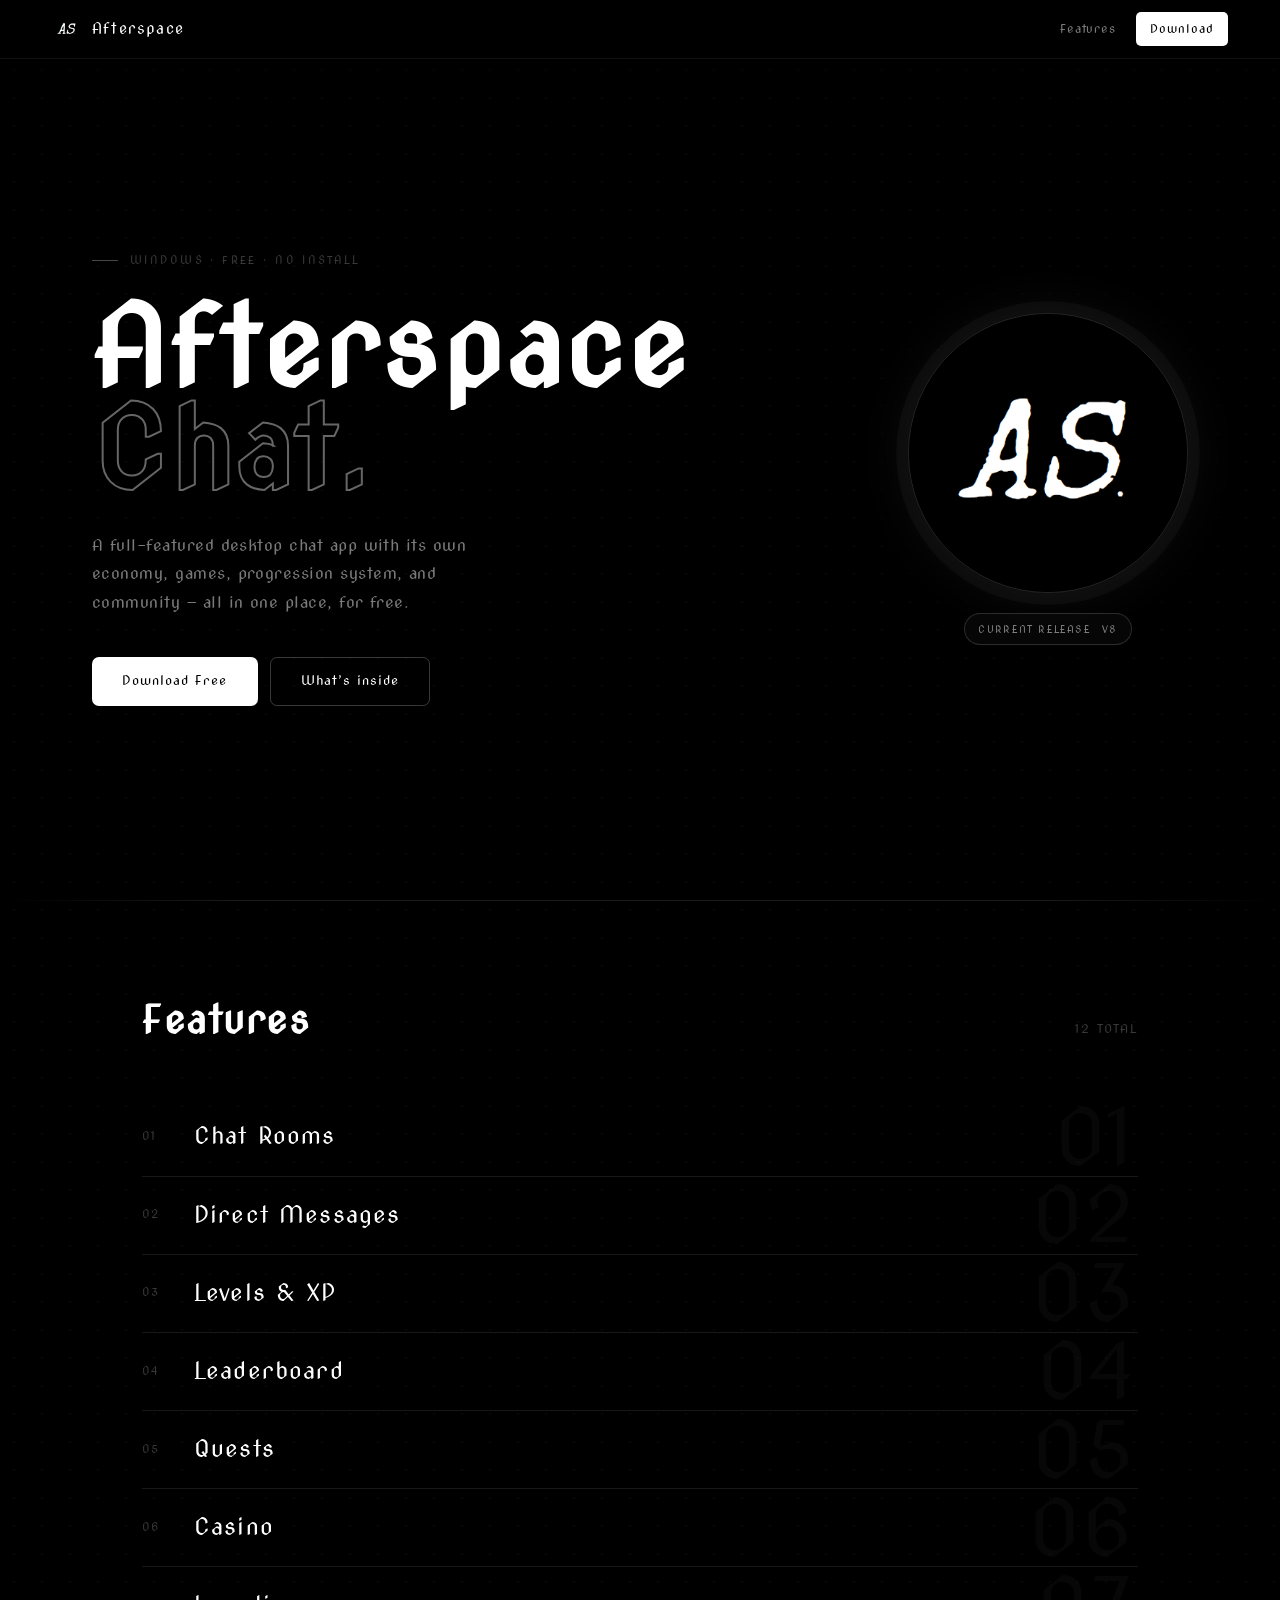
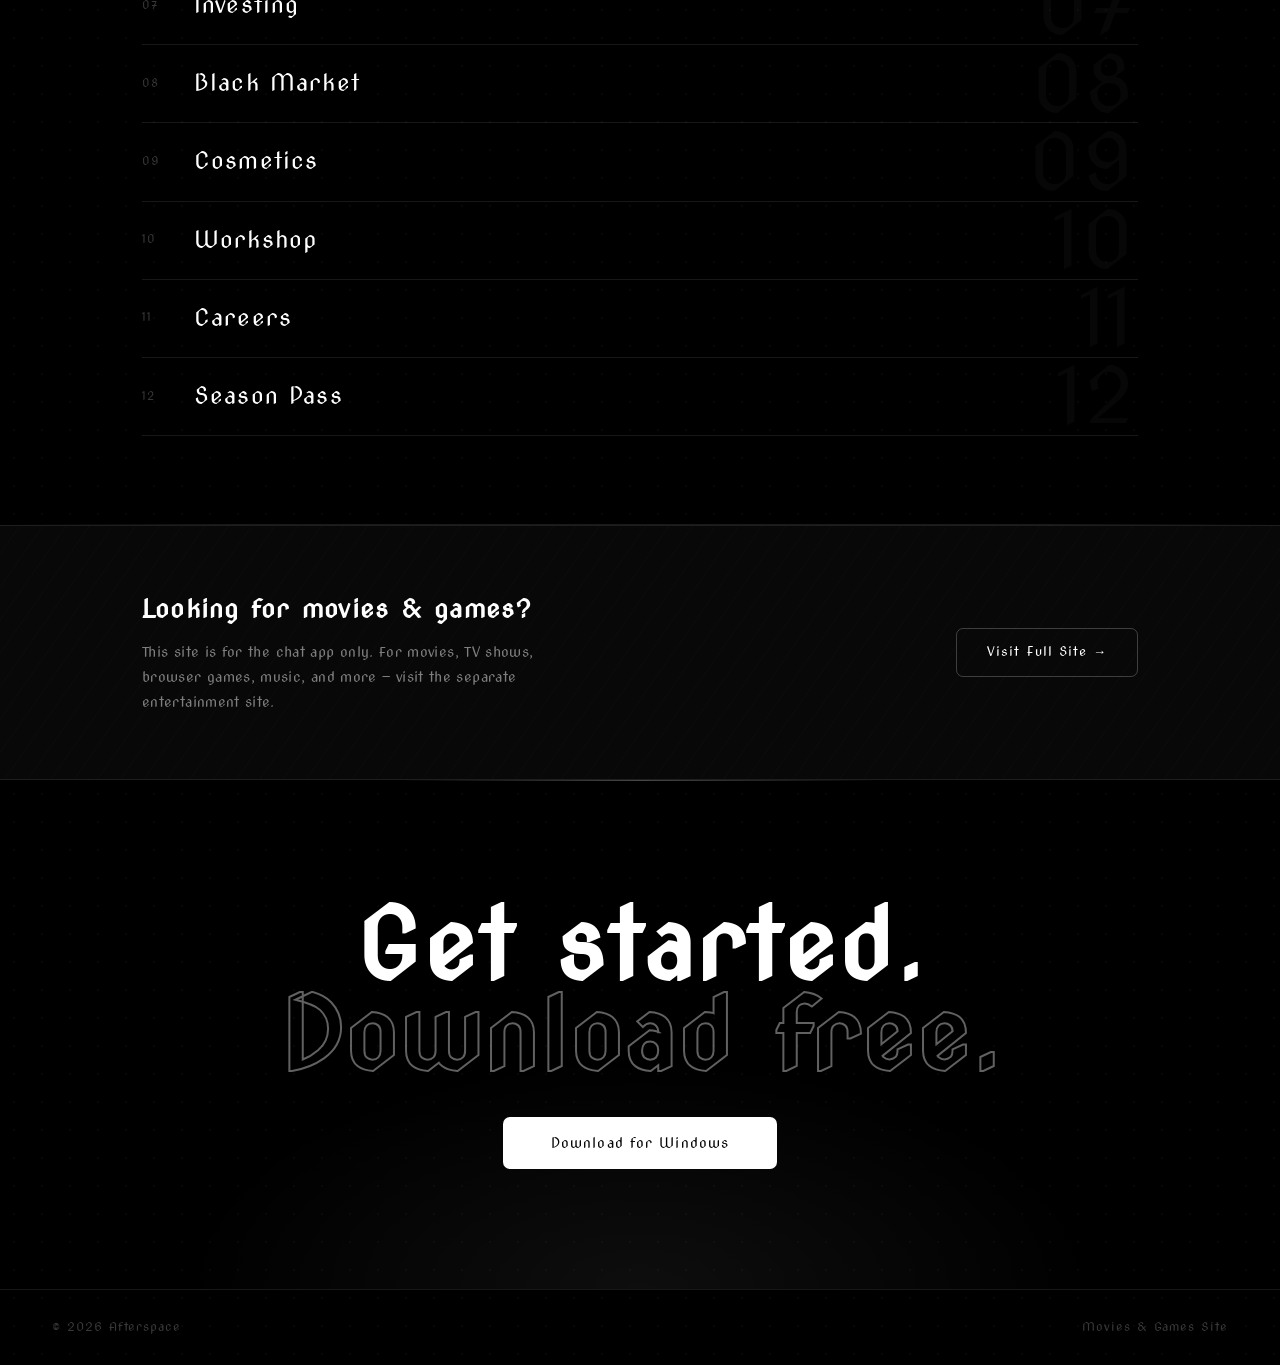
==== commit c1b82989: "Rebrand website and release as Afterspace V8" ====
--- a/index.html
+++ b/index.html
@@ -3,19 +3,20 @@
 <head>
   <meta charset="UTF-8">
   <meta name="viewport" content="width=device-width, initial-scale=1.0">
-  <title>Network Unity Chat</title>
-  <meta name="description" content="A desktop chat app with its own economy, games, and community.">
-  <meta property="og:title" content="Network Unity Chat">
-  <meta property="og:image" content="assets/logo.jpg">
-  <link rel="icon" type="image/jpeg" href="assets/logo.jpg">
+  <title>Afterspace - Chat</title>
+  <meta name="description" content="Afterspace is a desktop chat app with custom servers, an economy, games, and community progression.">
+  <meta property="og:title" content="Afterspace - Chat">
+  <meta property="og:description" content="Download Afterspace V8 for Windows.">
+  <meta property="og:image" content="assets/afterspace-logo.png">
+  <link rel="icon" type="image/png" href="assets/afterspace-logo.png">
   <link rel="stylesheet" href="assets/style.css">
 </head>
 <body>
 
 <nav>
   <a class="nav-logo" href="index.html">
-    <img src="assets/logo.jpg" alt="NU">
-    Network Unity
+    <img src="assets/afterspace-logo.png" alt="Afterspace logo">
+    Afterspace
   </a>
   <div class="nav-right">
     <a href="#features">Features</a>
@@ -28,9 +29,8 @@
   <div class="hero-left">
     <span class="hero-kicker">Windows &middot; Free &middot; No install</span>
     <h1>
-      Network
-      <span class="hollow">Unity</span>
-      Chat.
+      Afterspace
+      <span class="hollow">Chat.</span>
     </h1>
     <p class="hero-desc">
       A full-featured desktop chat app with its own economy,
@@ -43,7 +43,10 @@
     </div>
   </div>
   <div class="hero-right">
-    <img class="hero-logo" src="assets/logo.jpg" alt="Network Unity">
+    <div class="hero-brand">
+      <img class="hero-logo" src="assets/afterspace-logo.png" alt="Afterspace">
+      <span class="version-chip">Current release&nbsp; V8</span>
+    </div>
   </div>
 </section>
 
@@ -128,7 +131,7 @@
       <h3>Looking for movies &amp; games?</h3>
       <p>
         This site is for the chat app only. For movies, TV shows, browser games,
-        music, and more — visit the full Network Unity website.
+        music, and more &mdash; visit the separate entertainment site.
       </p>
     </div>
     <a
@@ -152,7 +155,7 @@
 </div>
 
 <footer>
-  <span>&copy; 2026 Network Unity</span>
+  <span>&copy; 2026 Afterspace</span>
   <a href="https://sites.google.com/view/novasremade/home" target="_blank" rel="noopener">Movies &amp; Games Site</a>
 </footer>
 
--- a/assets/style.css
+++ b/assets/style.css
@@ -41,7 +41,7 @@
   display: flex; align-items: center; gap: 10px;
   font-size: 15px; letter-spacing: .08em; color: var(--white);
 }
-.nav-logo img { width: 30px; height: 30px; border-radius: 50%; object-fit: cover; }
+.nav-logo img { width: 30px; height: 30px; border-radius: 7px; object-fit: cover; }
 .nav-right { margin-left: auto; display: flex; align-items: center; gap: 6px; }
 .nav-right a {
   font-size: 12px; letter-spacing: .08em; color: var(--dim);
@@ -121,6 +121,7 @@
   flex-shrink: 0;
   display: flex; align-items: center; justify-content: center;
 }
+.hero-brand { display:flex; flex-direction:column; align-items:center; gap:20px; }
 .hero-logo {
   width: clamp(180px, 22vw, 280px);
   height: clamp(180px, 22vw, 280px);
@@ -131,6 +132,16 @@
     0 0 60px rgba(255,255,255,.06),
     0 32px 80px rgba(0,0,0,.9);
   animation: logoGlow 5s ease-in-out infinite;
+}
+.version-chip {
+  border: 1px solid rgba(255,255,255,.15);
+  border-radius: 999px;
+  padding: 7px 13px;
+  color: var(--dim);
+  font-size: 10px;
+  letter-spacing: .14em;
+  text-transform: uppercase;
+  background: rgba(255,255,255,.025);
 }
 @keyframes logoGlow {
   0%, 100% {
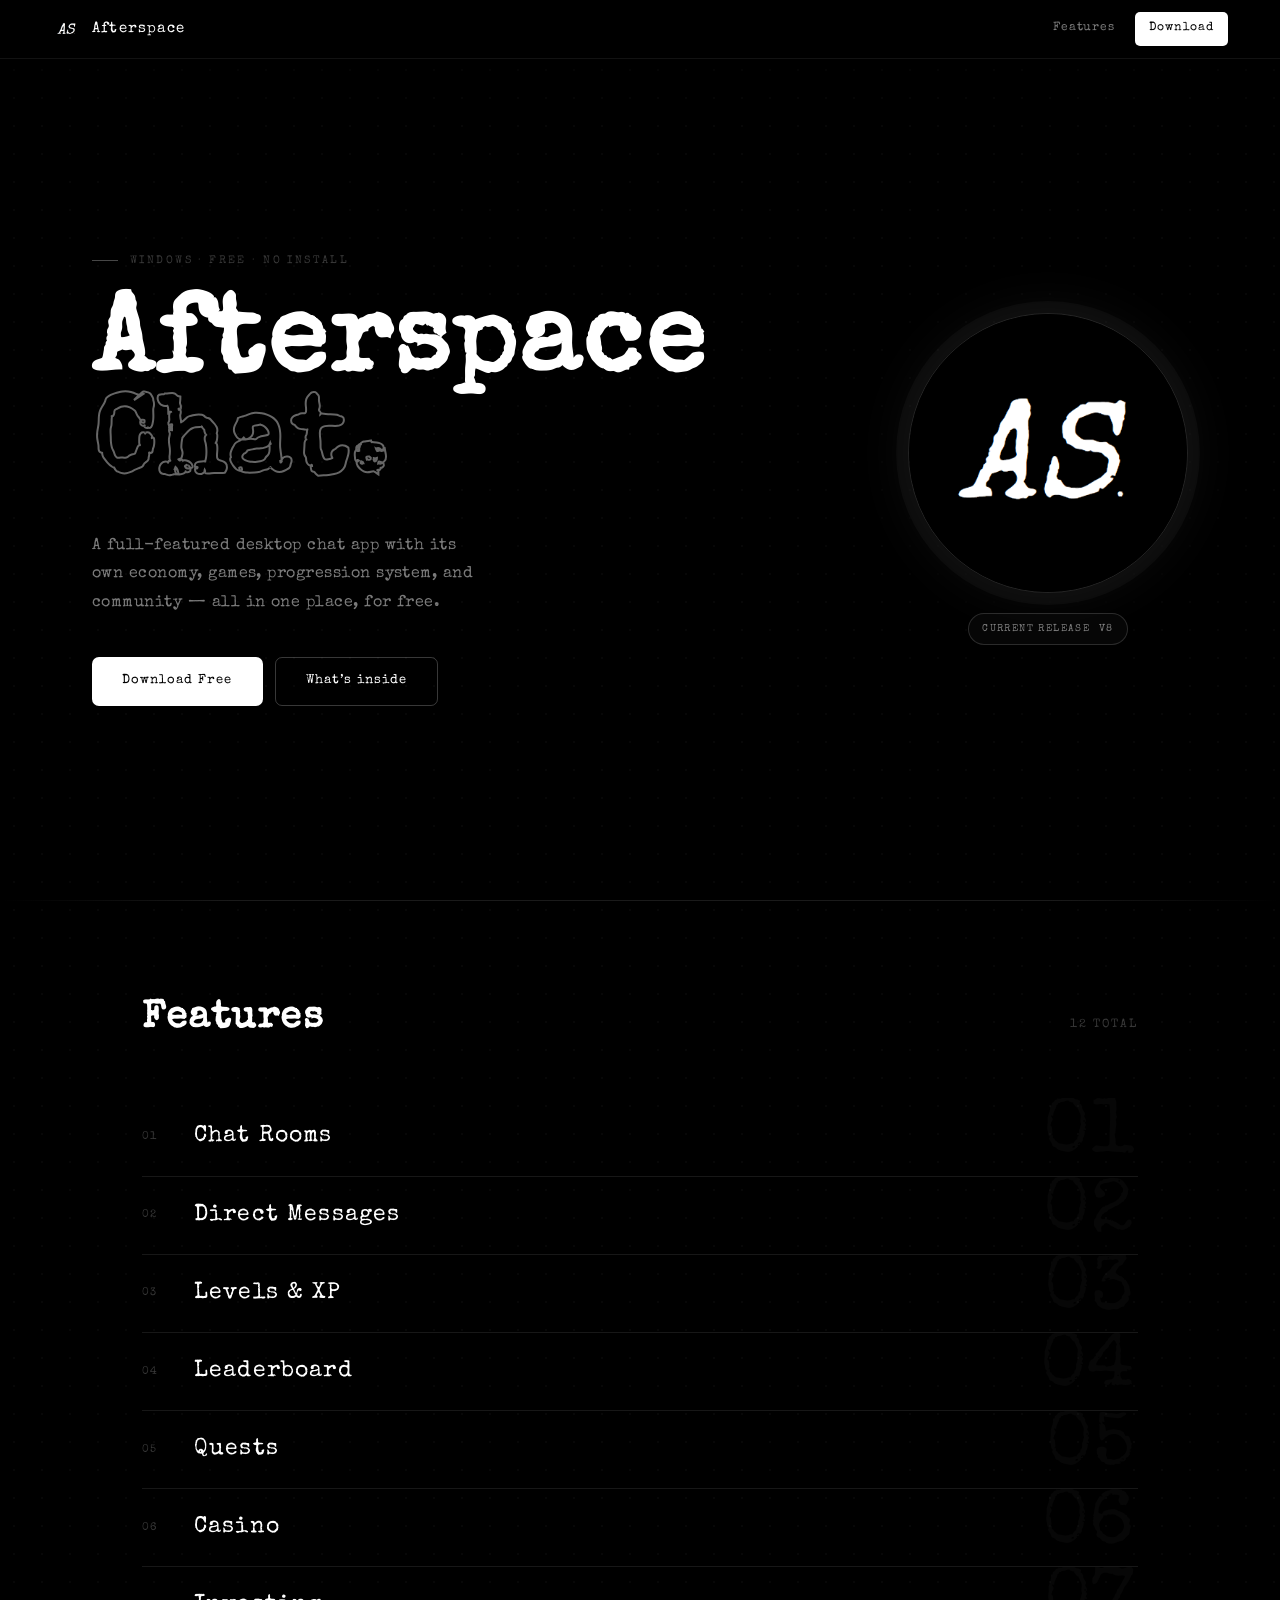
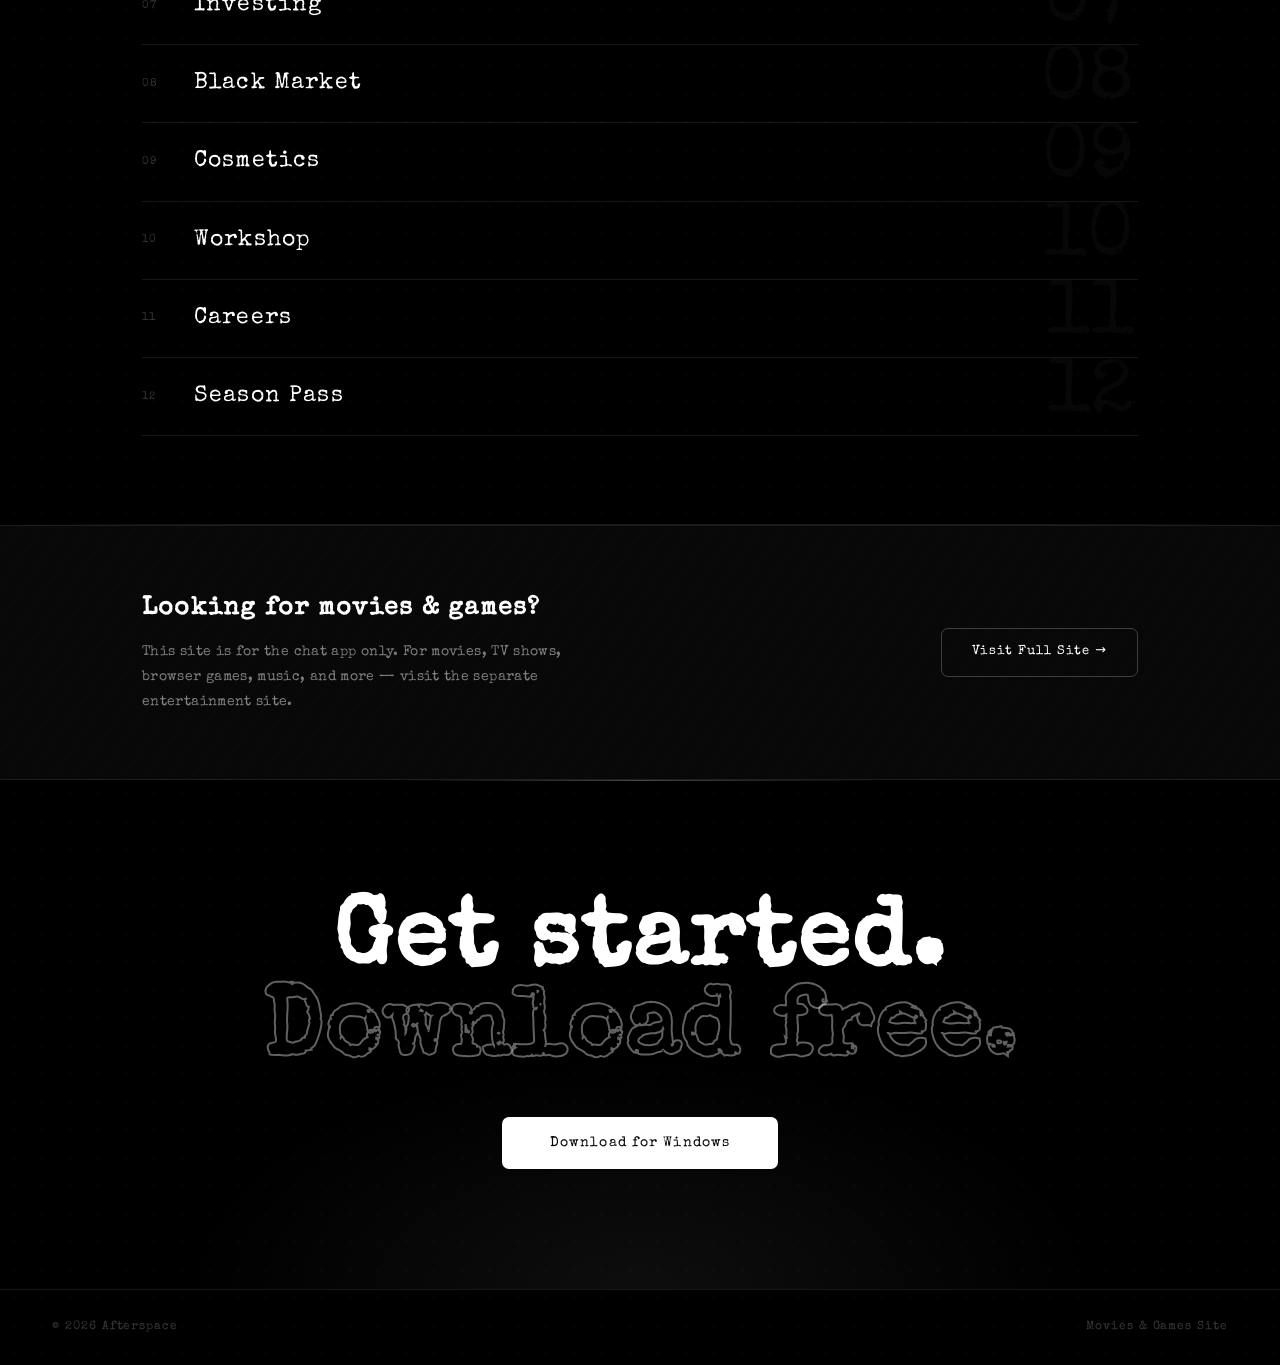
==== commit fdddd495: "Add Special Elite and single-EXE downloads" ====
--- a/index.html
+++ b/index.html
@@ -135,7 +135,7 @@
       </p>
     </div>
     <a
-      href="https://sites.google.com/view/novasremade/home"
+      href="https://sites.google.com/view/afterspaced/home?authuser=0"
       target="_blank" rel="noopener"
       class="btn btn-outline"
       style="white-space:nowrap;flex-shrink:0;"
@@ -156,7 +156,7 @@
 
 <footer>
   <span>&copy; 2026 Afterspace</span>
-  <a href="https://sites.google.com/view/novasremade/home" target="_blank" rel="noopener">Movies &amp; Games Site</a>
+  <a href="https://sites.google.com/view/afterspaced/home?authuser=0" target="_blank" rel="noopener">Movies &amp; Games Site</a>
 </footer>
 
 </body>
--- a/assets/style.css
+++ b/assets/style.css
@@ -1,4 +1,4 @@
-@import url('https://fonts.googleapis.com/css2?family=Nova+Cut&display=swap');
+@import url('https://fonts.googleapis.com/css2?family=Special+Elite&display=swap');
 
 *, *::before, *::after { box-sizing: border-box; margin: 0; padding: 0; }
 
@@ -12,7 +12,7 @@
 }
 
 html { scroll-behavior: smooth; }
-*, input, button, textarea, select { font-family: 'Nova Cut', cursive; }
+*, input, button, textarea, select { font-family: 'Special Elite', system-ui, sans-serif; }
 
 body {
   background: var(--bg);
